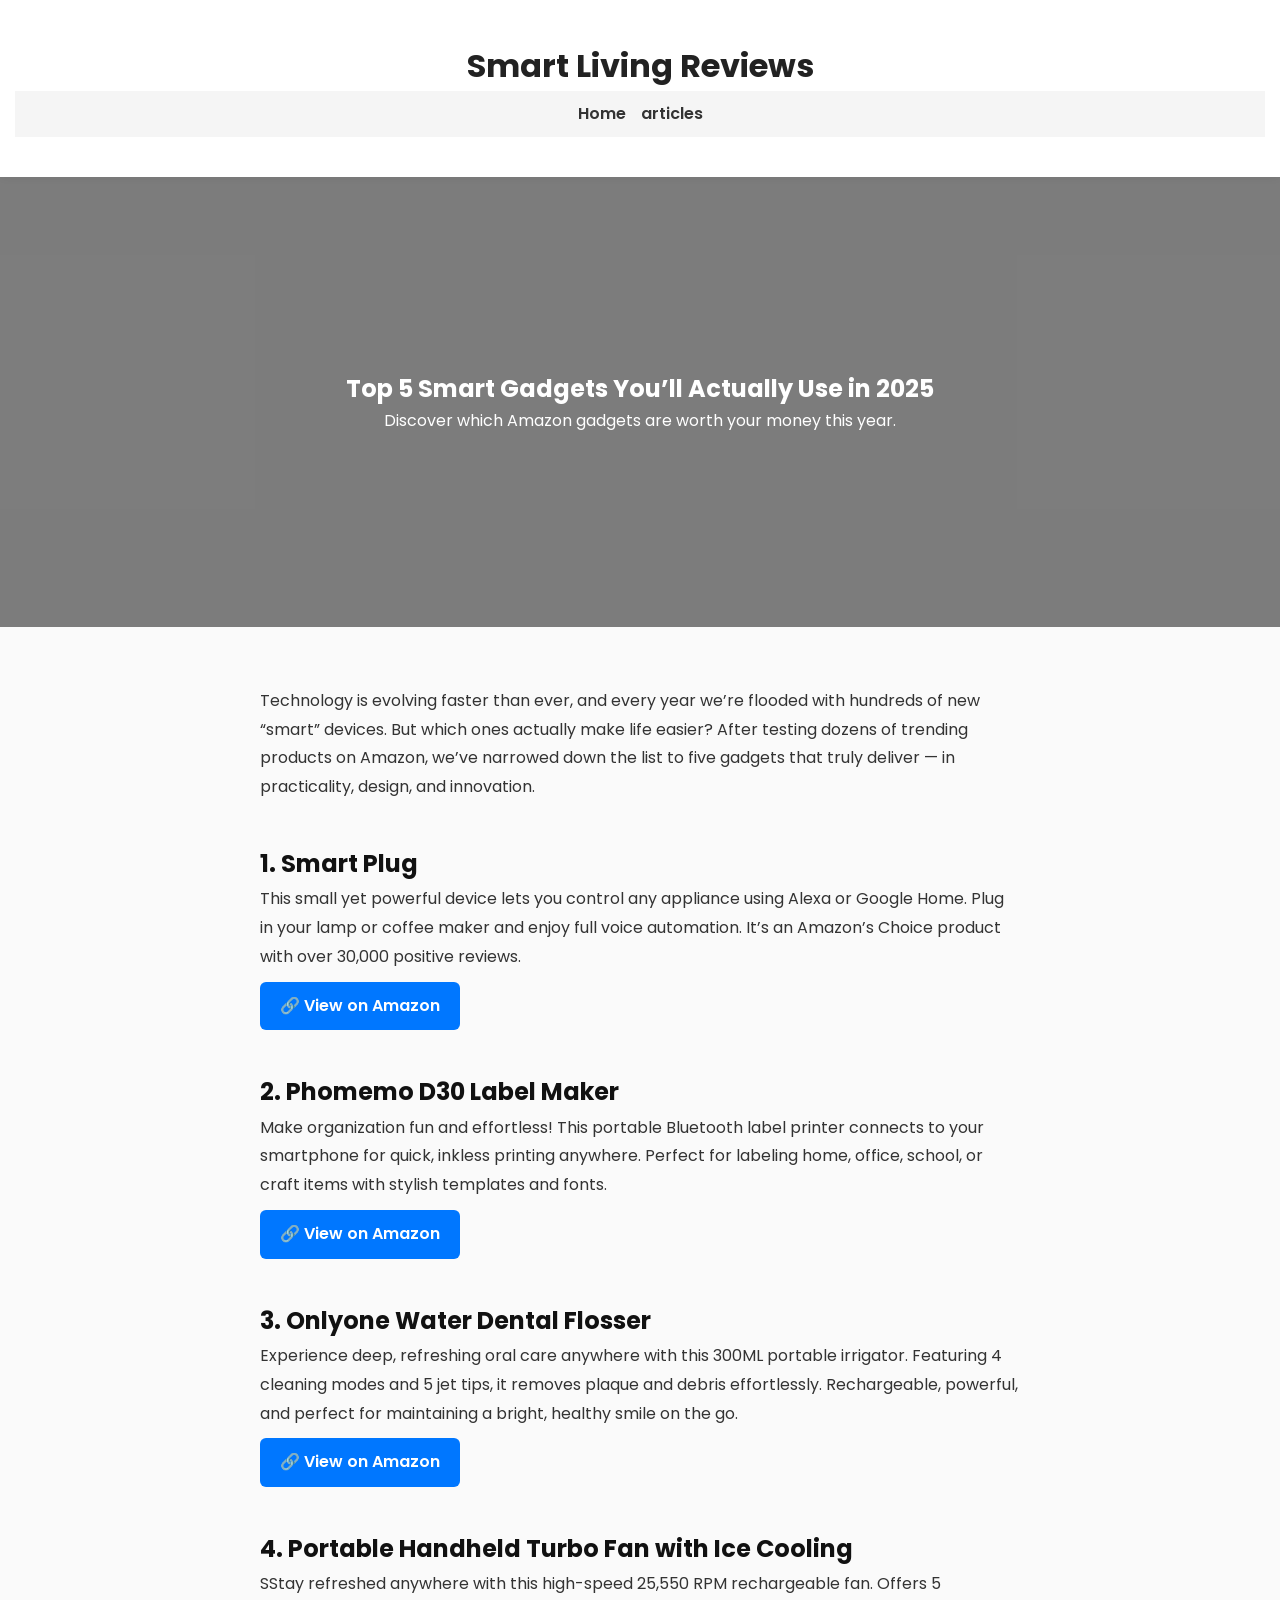
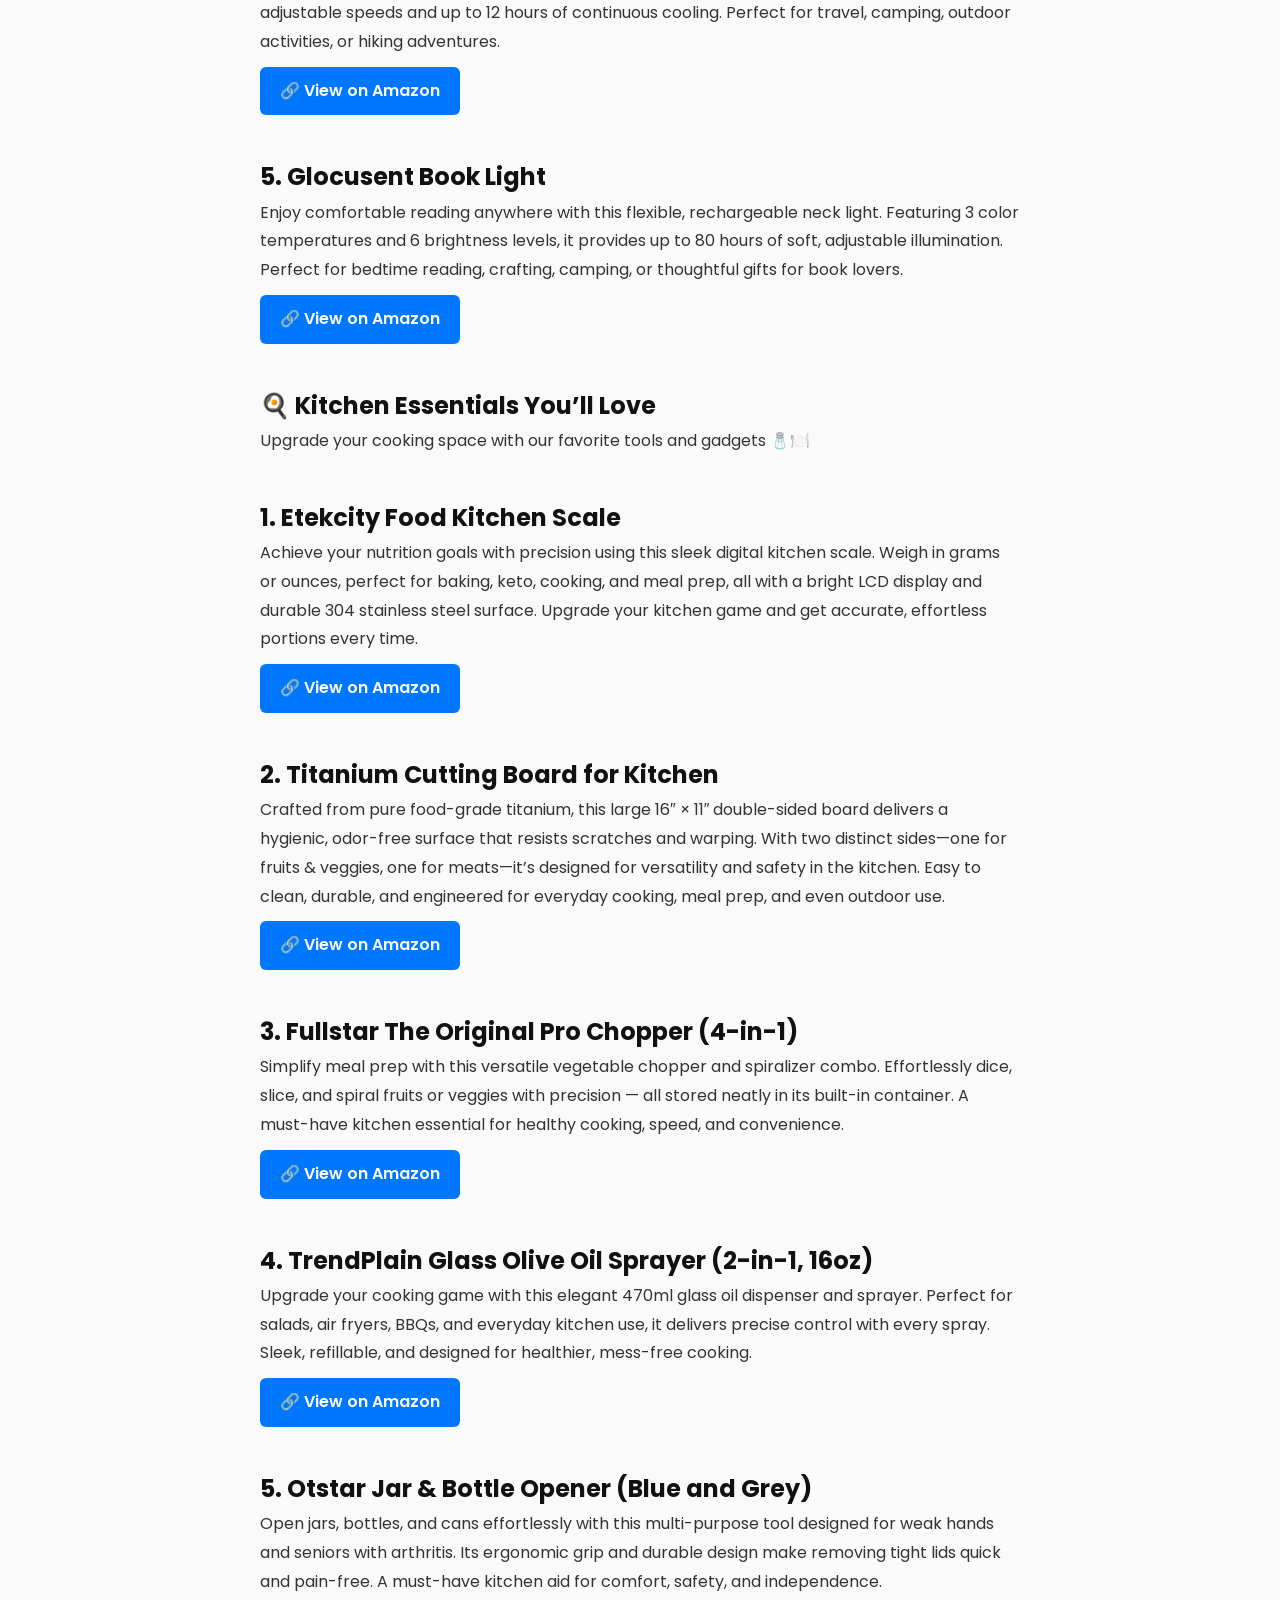
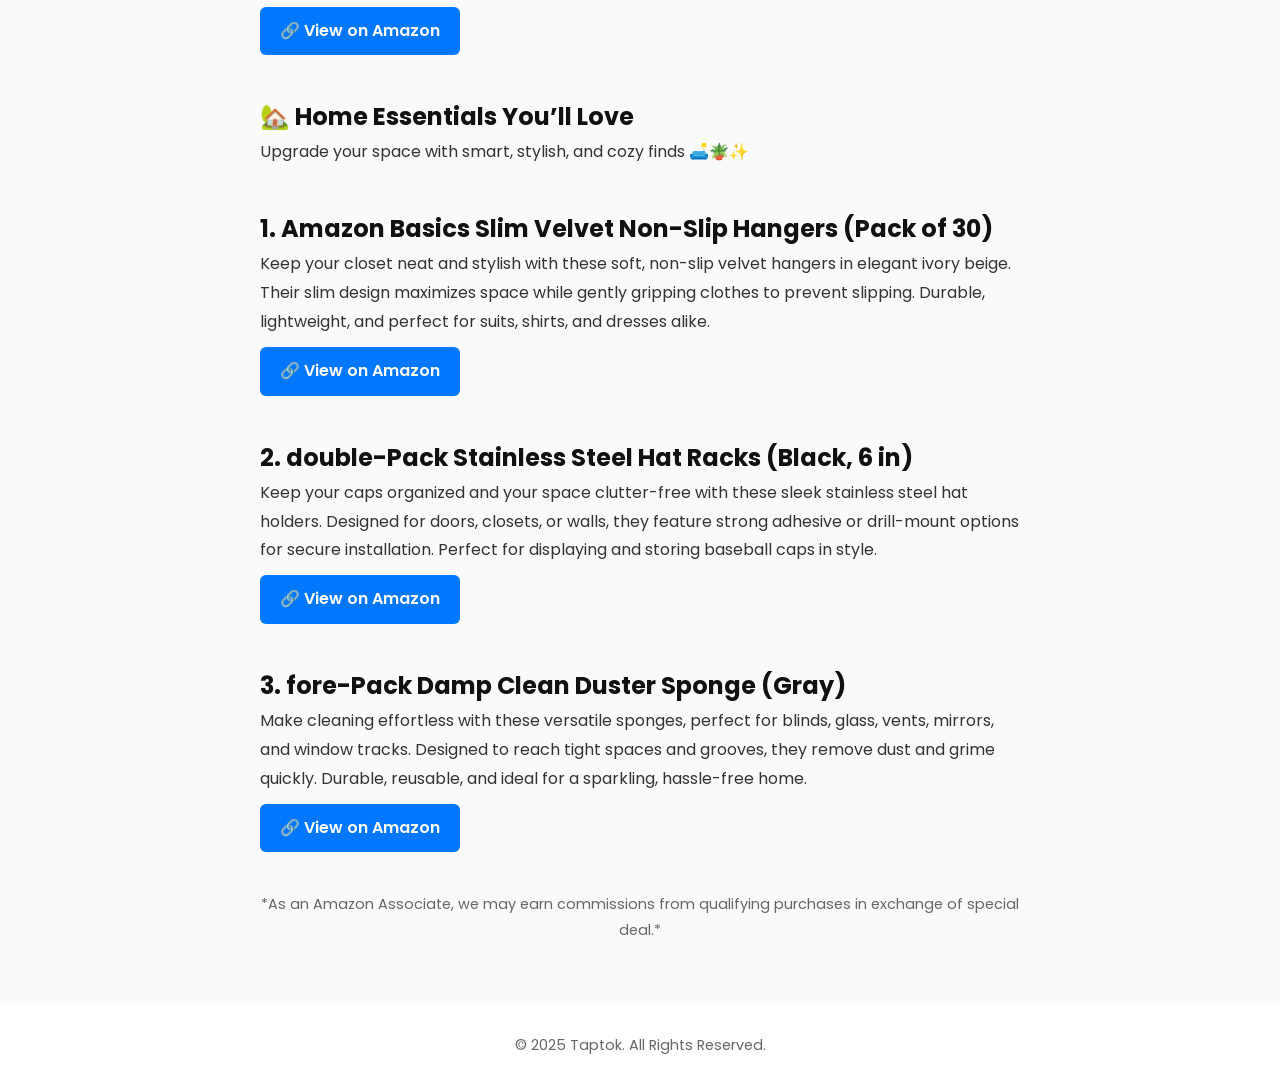
==== article.html @ 8def3a52 "Add files via upload" ====
<!DOCTYPE html>
<html lang="en">
<head>
  <meta charset="UTF-8">
  <meta name="viewport" content="width=device-width, initial-scale=1.0">
  <title>Top 5 Smart Gadgets You’ll Actually Use in 2025 | Taptok</title>
  <link rel="stylesheet" href="style.css">
</head>
<body>

  <!-- HEADER -->
  <header class="header">
    <h1><a >Smart Living Reviews</a></h1>
    <nav class="nav">
    <a href="index.html">Home</a>
    <a href="article.html">articles</a>
  </nav>
  </header>

  <!-- ARTICLE SECTION -->
  <section class="article-hero">
    <div class="overlay">
      <h1>Top 5 Smart Gadgets You’ll Actually Use in 2025</h1>
      <p>Discover which Amazon gadgets are worth your money this year.</p>
    </div>
  </section>

  <main class="article-content">
    <p>
      Technology is evolving faster than ever, and every year we’re flooded with hundreds of new “smart” devices. But which ones actually make life easier? After testing dozens of trending products on Amazon, we’ve narrowed down the list to five gadgets that truly deliver — in practicality, design, and innovation.
    </p>

    <h2>1. Smart Plug </h2>
    <p>
      This small yet powerful device lets you control any appliance using Alexa or Google Home. Plug in your lamp or coffee maker and enjoy full voice automation. It’s an Amazon’s Choice product with over 30,000 positive reviews.
    </p>
    <a href="https://amzn.to/42AW7rD" target="_blank" class="buy-btn">🔗 View on Amazon</a>

    <h2>2. Phomemo D30 Label Maker</h2>
    <p>
      Make organization fun and effortless! This portable Bluetooth label printer connects to your smartphone for quick, inkless printing anywhere. Perfect for labeling home, office, school, or craft items with stylish templates and fonts.
    </p>
    <a href="https://amzn.to/4oH9EGH" target="_blank" class="buy-btn">🔗 View on Amazon</a>

    <h2>3. Onlyone Water Dental Flosser</h2>
    <p>
Experience deep, refreshing oral care anywhere with this 300ML portable irrigator. Featuring 4 cleaning modes and 5 jet tips, it removes plaque and debris effortlessly. Rechargeable, powerful, and perfect for maintaining a bright, healthy smile on the go.    </p>
    <a href="https://amzn.to/4qAYAg3" target="_blank" class="buy-btn">🔗 View on Amazon</a>

    <h2>4. Portable Handheld Turbo Fan with Ice Cooling</h2>
    <p>
SStay refreshed anywhere with this high-speed 25,550 RPM rechargeable fan. Offers 5 adjustable speeds and up to 12 hours of continuous cooling. Perfect for travel, camping, outdoor activities, or hiking adventures.    </p>
    <a href="https://amzn.to/49mnp98" target="_blank" class="buy-btn">🔗 View on Amazon</a>

    <h2>5. Glocusent Book Light</h2>
    <p>
Enjoy comfortable reading anywhere with this flexible, rechargeable neck light. Featuring 3 color temperatures and 6 brightness levels, it provides up to 80 hours of soft, adjustable illumination. Perfect for bedtime reading, crafting, camping, or thoughtful gifts for book lovers.    </p>
    <a href="https://amzn.to/3L0Vi5t" target="_blank" class="buy-btn">🔗 View on Amazon</a>
           
		   <!-- kitchen -->
		  
		  <h2>🍳 Kitchen Essentials You’ll Love</h2>
           <p>Upgrade your cooking space with our favorite tools and gadgets 🧂🍽️</p>
          
	<h2>1. Etekcity Food Kitchen Scale</h2>
         <p>Achieve your nutrition goals with precision using this sleek digital kitchen scale. Weigh in grams or ounces, perfect for baking, keto, cooking, and meal prep, all with a bright LCD display and durable 304 stainless steel surface. Upgrade your kitchen game and get accurate, effortless portions every time. </p>
            <a href="https://amzn.to/47b5MrA" target="_blank" class="buy-btn">🔗 View on Amazon</a>
           
<h2>2. Titanium Cutting Board for Kitchen</h2>
         <p>Crafted from pure food-grade titanium, this large 16″ × 11″ double-sided board delivers a hygienic, odor-free surface that resists scratches and warping. With two distinct sides—one for fruits & veggies, one for meats—it’s designed for versatility and safety in the kitchen. Easy to clean, durable, and engineered for everyday cooking, meal prep, and even outdoor use. </p>
            <a href="https://amzn.to/48NjgLl" target="_blank" class="buy-btn">🔗 View on Amazon</a>
           
<h2>3. Fullstar The Original Pro Chopper (4-in-1)</h2>
         <p>Simplify meal prep with this versatile vegetable chopper and spiralizer combo. Effortlessly dice, slice, and spiral fruits or veggies with precision — all stored neatly in its built-in container. A must-have kitchen essential for healthy cooking, speed, and convenience. </p>
            <a href="https://amzn.to/43uxcWU" target="_blank" class="buy-btn">🔗 View on Amazon</a>
           
<h2>4. TrendPlain Glass Olive Oil Sprayer (2-in-1, 16oz)</h2>
         <p> Upgrade your cooking game with this elegant 470ml glass oil dispenser and sprayer. Perfect for salads, air fryers, BBQs, and everyday kitchen use, it delivers precise control with every spray. Sleek, refillable, and designed for healthier, mess-free cooking. </p>
            <a href="https://amzn.to/4hxaumU" target="_blank" class="buy-btn">🔗 View on Amazon</a>
           
<h2>5. Otstar Jar & Bottle Opener (Blue and Grey)</h2>
         <p>Open jars, bottles, and cans effortlessly with this multi-purpose tool designed for weak hands and seniors with arthritis. Its ergonomic grip and durable design make removing tight lids quick and pain-free. A must-have kitchen aid for comfort, safety, and independence. </p>
            <a href="https://amzn.to/3La6dJV" target="_blank" class="buy-btn">🔗 View on Amazon</a>
           



<!-- homehacks -->
		  
		  <h2>🏡 Home Essentials You’ll Love</h2>
<p>Upgrade your space with smart, stylish, and cozy finds 🛋️🪴✨</p>

	<h2>1. Amazon Basics Slim Velvet Non-Slip Hangers (Pack of 30)</h2>
         <p>Keep your closet neat and stylish with these soft, non-slip velvet hangers in elegant ivory beige. Their slim design maximizes space while gently gripping clothes to prevent slipping. Durable, lightweight, and perfect for suits, shirts, and dresses alike. </p>
            <a href="https://amzn.to/438wTkp" target="_blank" class="buy-btn">🔗 View on Amazon</a>
           
<h2>2. double-Pack Stainless Steel Hat Racks (Black, 6 in)</h2>
         <p>Keep your caps organized and your space clutter-free with these sleek stainless steel hat holders. Designed for doors, closets, or walls, they feature strong adhesive or drill-mount options for secure installation. Perfect for displaying and storing baseball caps in style. </p>
            <a href="https://amzn.to/3W0eeU8" target="_blank" class="buy-btn">🔗 View on Amazon</a>
           
<h2>3. fore-Pack Damp Clean Duster Sponge (Gray)</h2>
         <p>Make cleaning effortless with these versatile sponges, perfect for blinds, glass, vents, mirrors, and window tracks. Designed to reach tight spaces and grooves, they remove dust and grime quickly. Durable, reusable, and ideal for a sparkling, hassle-free home.</p>
            <a href="https://amzn.to/48NVZc1" target="_blank" class="buy-btn">🔗 View on Amazon</a>
           








    <p class="disclaimer">
      *As an Amazon Associate, we may earn commissions from qualifying purchases in exchange of special deal.*
    </p>
  </main> 
 

  <!-- FOOTER -->
  <footer class="footer">
    <p>© 2025 Taptok. All Rights Reserved.</p>
  </footer>

</body>
</html>
---- style.css ----
@import url('https://fonts.googleapis.com/css2?family=Poppins:wght@400;600&display=swap');

* {
  margin: 0;
  padding: 0;
  box-sizing: border-box;
}

body {
  font-family: 'Poppins', sans-serif;
  background: #fafafa;
  color: #111;
  line-height: 1.6;
}

/* HEADER */
.header {
  text-align: center;
  padding: 40px 15px;
  background: #fff;
  box-shadow: 0 2px 10px rgba(0,0,0,0.05);
}

.header h1 {
  font-size: 2rem;
  color: #222;
}

.header p {
  color: #555;
  font-size: 1rem;
}

/* NAV */
.nav {
  display: flex;
  justify-content: center;
  gap: 15px;
  background: #f5f5f5;
  padding: 10px 0;
}

.nav a {
  text-decoration: none;
  color: #333;
  font-weight: 600;
  transition: 0.3s;
}

.nav a:hover {
  color: #0077ff;
}

/* FEATURED */
.featured {
  position: relative;
  background: url("https://thumbs.dreamstime.com/b/flat-lay-modern-smart-gadgets-accessories-seamless-flat-lay-various-modern-smart-gadgets-including-smartwatches-360593362.jpg") center/cover no-repeat;
  height: 70vh;
  display: flex;
  align-items: center;
  justify-content: center;
  color: #fff;
  border-radius: 15px;
  margin: 40px auto;
  max-width: 1100px;
  overflow: hidden;
  box-shadow: 0 4px 15px rgba(0, 0, 0, 0.15);
}

.featured::before {
  content: "";
  position: absolute;
  inset: 0;
  background: rgba(0, 0, 0, 0.45); /* dark overlay */
}

.featured .overlay {
  position: relative;
  text-align: center;
  z-index: 1;
  padding: 0 20px;
}

.featured h2 {
  font-size: 2rem;
  margin-bottom: 15px;
}

.featured p {
  font-size: 1.1rem;
  max-width: 600px;
  margin: 0 auto 25px;
  color: #f0f0f0;
}

.btn {
  background: #0077ff;
  color: #fff;
  padding: 12px 25px;
  border-radius: 8px;
  text-decoration: none;
  font-weight: 600;
  transition: background 0.3s;
}

.btn:hover {
  background: #0059c9;
}

/* Article Page Styles */
.article-hero {
  position: relative;
  background: url("https://thumbs.dreamstime.com/b/flat-lay-modern-smart-gadgets-accessories-seamless-flat-lay-various-modern-smart-gadgets-including-smartwatches-360593362.jpg") center/cover no-repeat;
  height: 50vh;
  display: flex;
  align-items: center;
  justify-content: center;
  color: #fff;
}

.article-hero::before {
  content: "";
  position: absolute;
  inset: 0;
  background: rgba(0, 0, 0, 0.5);
}

.article-hero .overlay {
  position: relative;
  z-index: 1;
  text-align: center;
  padding: 0 20px;
}

.article-content {
  max-width: 800px;
  margin: 60px auto;
  padding: 0 20px;
  line-height: 1.8;
  color: #333;
}

.article-content h2 {
  margin-top: 40px;
  color: #111;
}

.buy-btn {
  display: inline-block;
  margin-top: 10px;
  padding: 10px 20px;
  background: #0077ff;
  color: white;
  border-radius: 6px;
  text-decoration: none;
  font-weight: 600;
  transition: background 0.3s;
}

.buy-btn:hover {
  background: #0059c9;
}

.disclaimer {
  font-size: 0.9rem;
  margin-top: 40px;
  color: #666;
  text-align: center;
}

/* ARTICLE GRID */
.articles {
  display: grid;
  grid-template-columns: repeat(auto-fit, minmax(260px, 1fr));
  gap: 20px;
  max-width: 1100px;
  margin: 40px auto;
  padding: 0 15px;
}

article {
  background: #fff;
  border-radius: 10px;
  overflow: hidden;
  box-shadow: 0 4px 15px rgba(0,0,0,0.05);
  transition: transform 0.3s ease;
}

article:hover {
  transform: translateY(-6px);
}

article img {
  width: 100%;
  height: 180px;
  object-fit: cover;
}

article h3 {
  padding: 15px;
  font-size: 1.1rem;
}

article p {
  padding: 0 15px 15px;
  color: #555;
}

article a {
  display: inline-block;
  margin: 0 15px 15px;
  color: #0077ff;
  text-decoration: none;
  font-weight: 600;
}

article a:hover {
  text-decoration: underline;
}

/* FOOTER */
footer {
  text-align: center;
  padding: 30px 10px;
  background: #fff;
  color: #666;
  margin-top: 40px;
  font-size: 0.9rem;
}
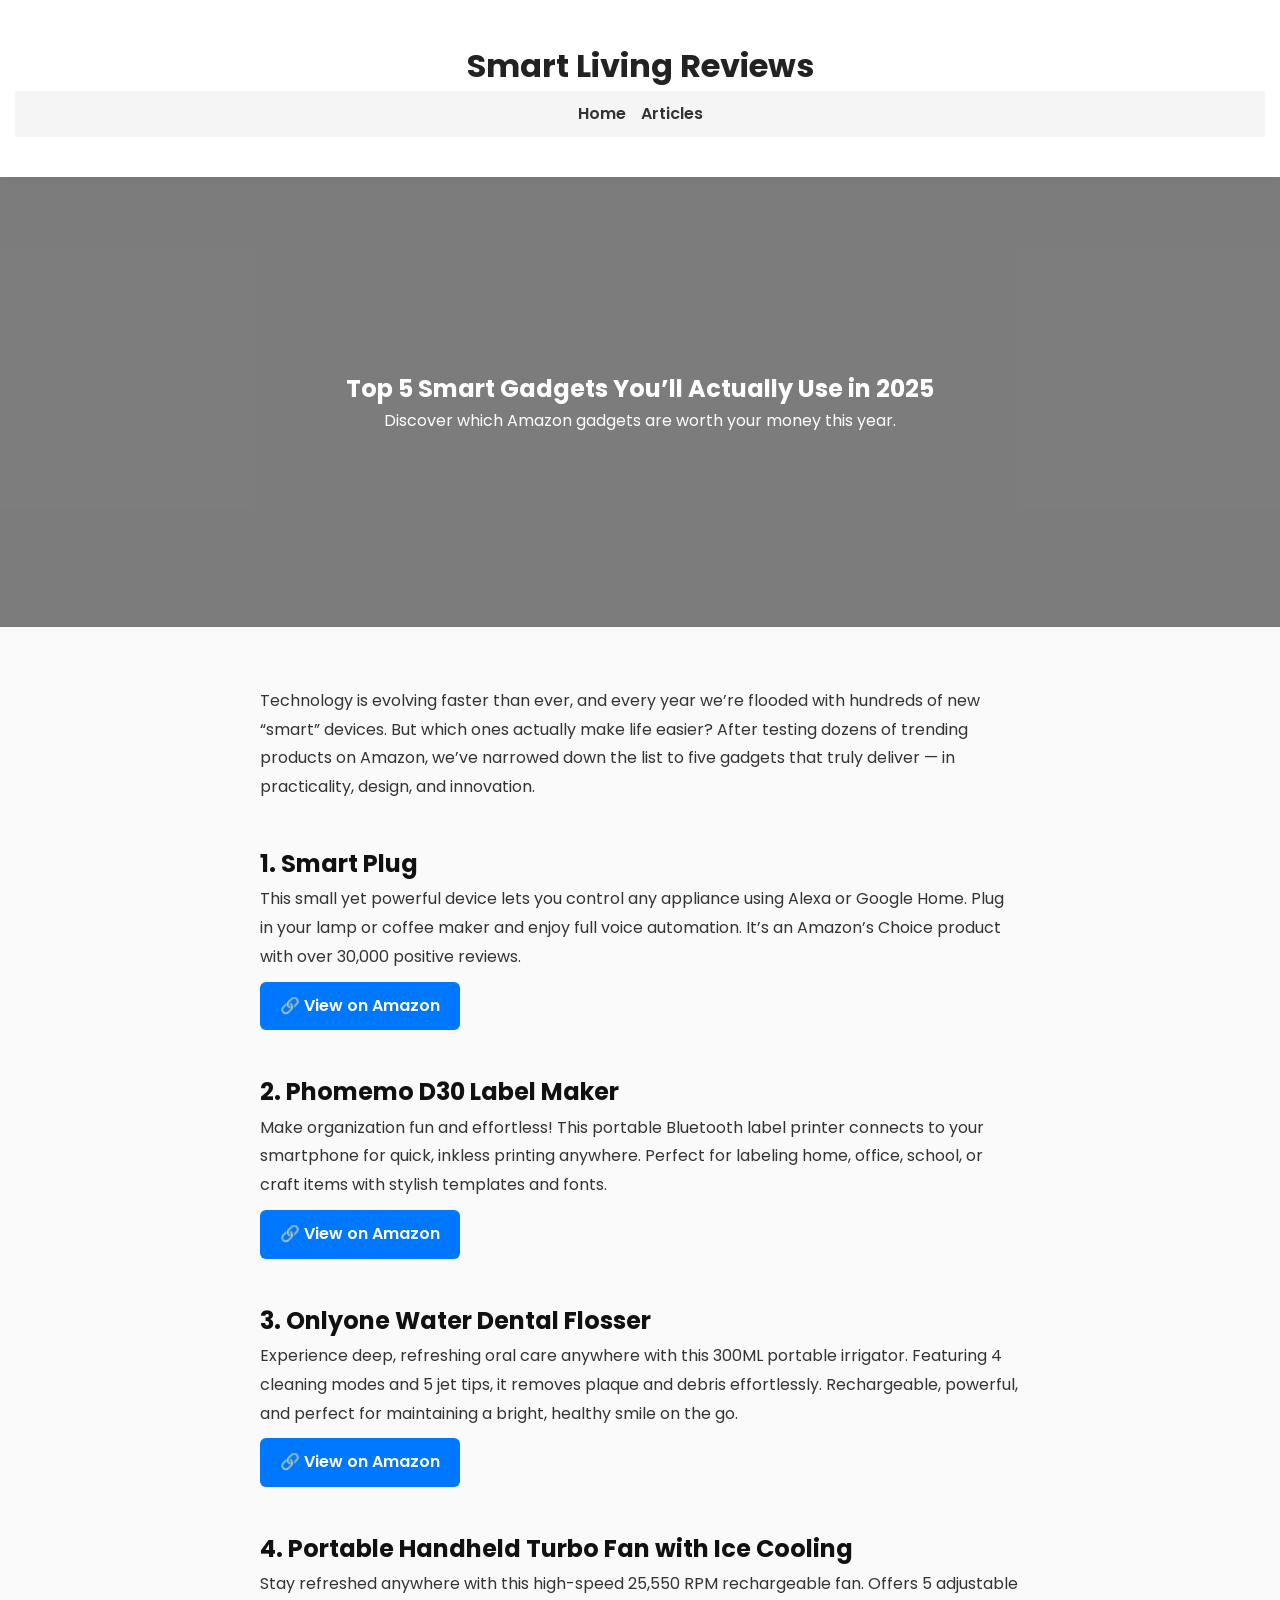
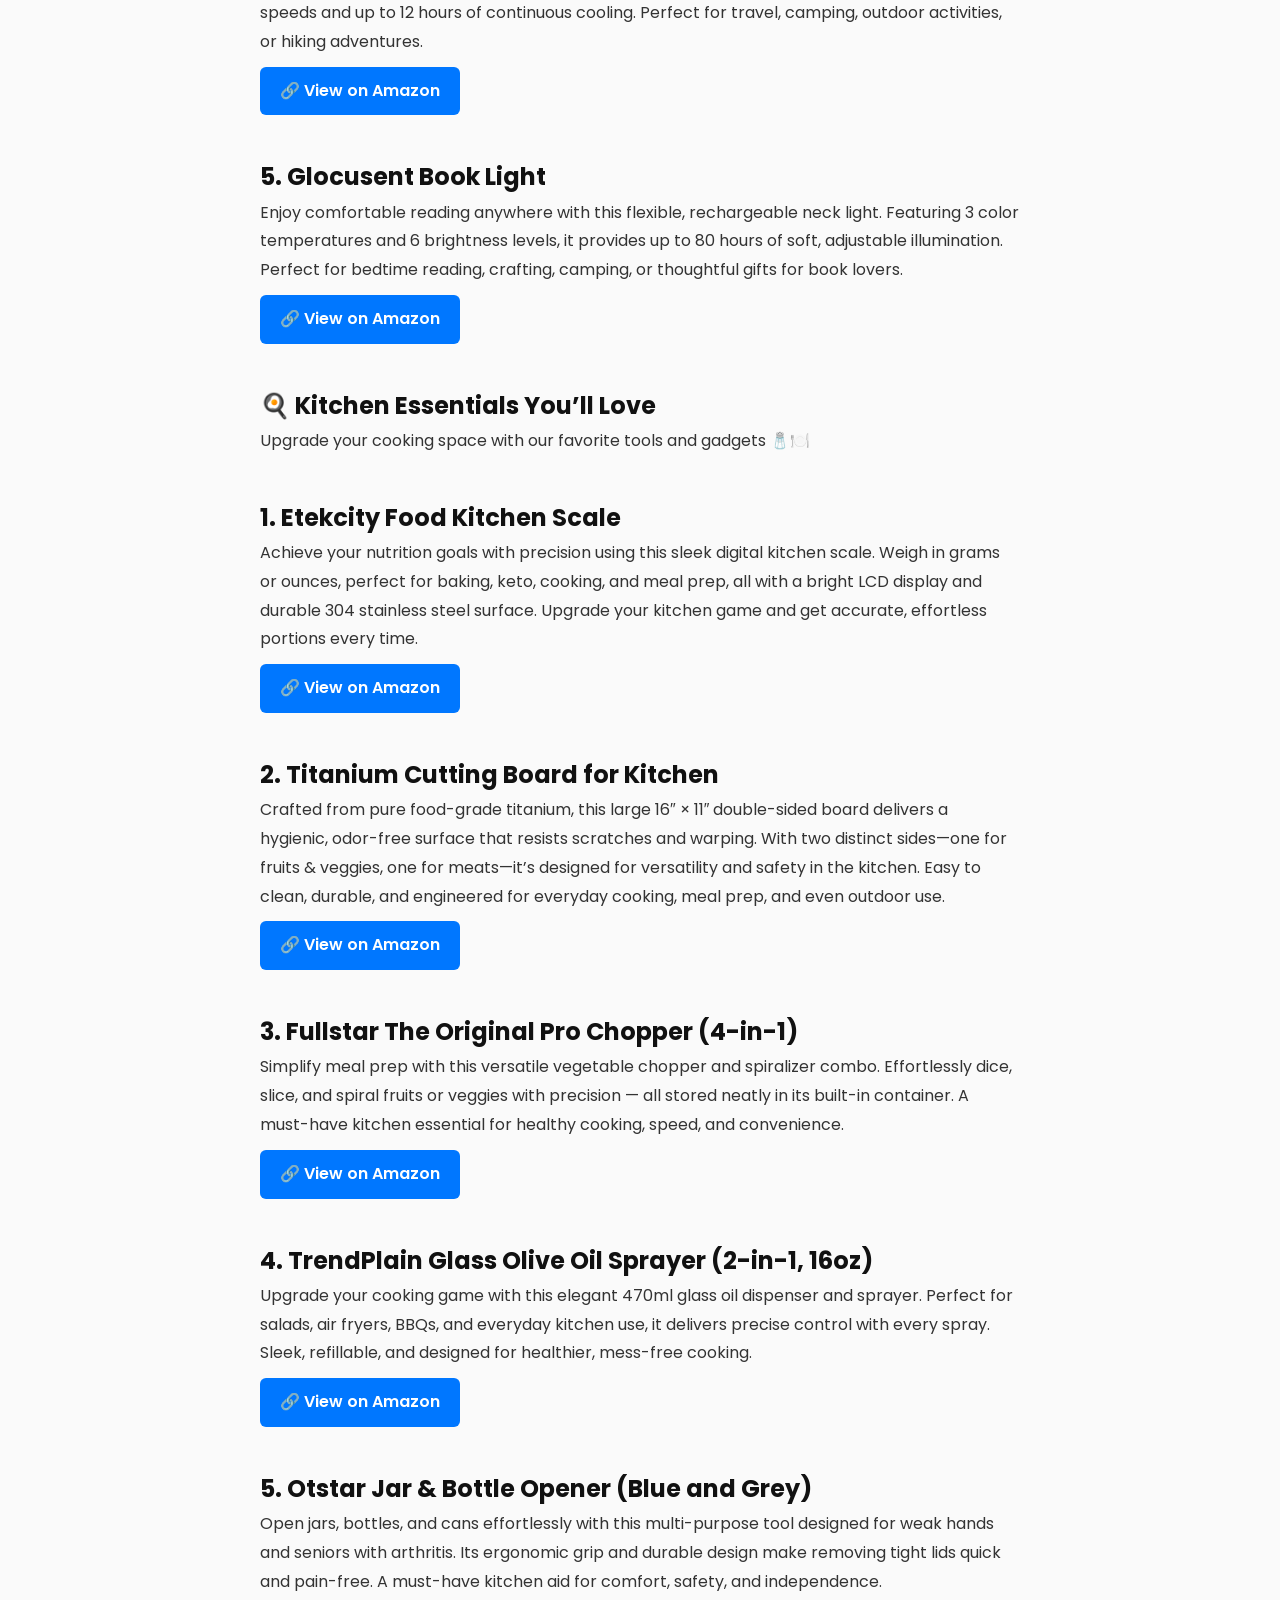
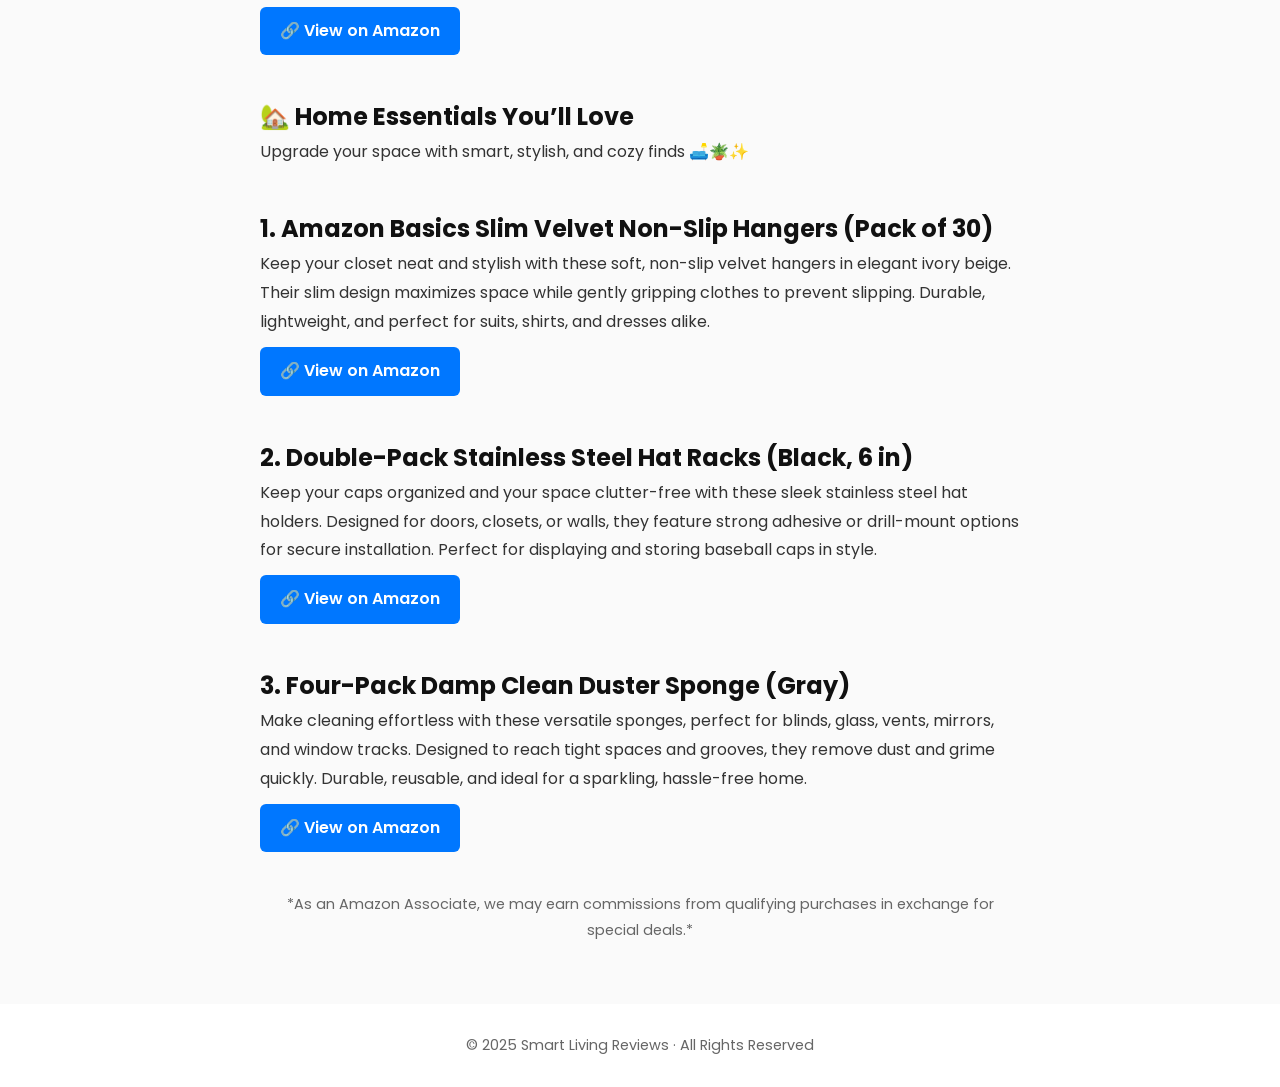
==== commit 87510ba1: "Fix HTML/CSS errors and add responsive design Co-authored-by: wojackwoo <155271658+wojackwoo@users.n" ====
--- a/article.html
+++ b/article.html
@@ -3,18 +3,18 @@
 <head>
   <meta charset="UTF-8">
   <meta name="viewport" content="width=device-width, initial-scale=1.0">
-  <title>Top 5 Smart Gadgets You’ll Actually Use in 2025 | Taptok</title>
+  <title>Top 5 Smart Gadgets You’ll Actually Use in 2025 | Smart Living Reviews</title>
   <link rel="stylesheet" href="style.css">
 </head>
 <body>
 
   <!-- HEADER -->
   <header class="header">
-    <h1><a >Smart Living Reviews</a></h1>
+    <h1><a href="index.html">Smart Living Reviews</a></h1>
     <nav class="nav">
-    <a href="index.html">Home</a>
-    <a href="article.html">articles</a>
-  </nav>
+      <a href="index.html">Home</a>
+      <a href="article.html">Articles</a>
+    </nav>
   </header>
 
   <!-- ARTICLE SECTION -->
@@ -49,7 +49,7 @@
 
     <h2>4. Portable Handheld Turbo Fan with Ice Cooling</h2>
     <p>
-SStay refreshed anywhere with this high-speed 25,550 RPM rechargeable fan. Offers 5 adjustable speeds and up to 12 hours of continuous cooling. Perfect for travel, camping, outdoor activities, or hiking adventures.    </p>
+Stay refreshed anywhere with this high-speed 25,550 RPM rechargeable fan. Offers 5 adjustable speeds and up to 12 hours of continuous cooling. Perfect for travel, camping, outdoor activities, or hiking adventures.    </p>
     <a href="https://amzn.to/49mnp98" target="_blank" class="buy-btn">🔗 View on Amazon</a>
 
     <h2>5. Glocusent Book Light</h2>
@@ -94,11 +94,11 @@
          <p>Keep your closet neat and stylish with these soft, non-slip velvet hangers in elegant ivory beige. Their slim design maximizes space while gently gripping clothes to prevent slipping. Durable, lightweight, and perfect for suits, shirts, and dresses alike. </p>
             <a href="https://amzn.to/438wTkp" target="_blank" class="buy-btn">🔗 View on Amazon</a>
            
-<h2>2. double-Pack Stainless Steel Hat Racks (Black, 6 in)</h2>
+<h2>2. Double-Pack Stainless Steel Hat Racks (Black, 6 in)</h2>
          <p>Keep your caps organized and your space clutter-free with these sleek stainless steel hat holders. Designed for doors, closets, or walls, they feature strong adhesive or drill-mount options for secure installation. Perfect for displaying and storing baseball caps in style. </p>
             <a href="https://amzn.to/3W0eeU8" target="_blank" class="buy-btn">🔗 View on Amazon</a>
            
-<h2>3. fore-Pack Damp Clean Duster Sponge (Gray)</h2>
+<h2>3. Four-Pack Damp Clean Duster Sponge (Gray)</h2>
          <p>Make cleaning effortless with these versatile sponges, perfect for blinds, glass, vents, mirrors, and window tracks. Designed to reach tight spaces and grooves, they remove dust and grime quickly. Durable, reusable, and ideal for a sparkling, hassle-free home.</p>
             <a href="https://amzn.to/48NVZc1" target="_blank" class="buy-btn">🔗 View on Amazon</a>
            
@@ -111,14 +111,14 @@
 
 
     <p class="disclaimer">
-      *As an Amazon Associate, we may earn commissions from qualifying purchases in exchange of special deal.*
+      *As an Amazon Associate, we may earn commissions from qualifying purchases in exchange for special deals.*
     </p>
   </main> 
  
 
   <!-- FOOTER -->
   <footer class="footer">
-    <p>© 2025 Taptok. All Rights Reserved.</p>
+    <p>© 2025 Smart Living Reviews · All Rights Reserved</p>
   </footer>
 
 </body>
--- a/style.css
+++ b/style.css
@@ -24,6 +24,21 @@
 .header h1 {
   font-size: 2rem;
   color: #222;
+}
+
+.header h1 a {
+  color: #222;
+  text-decoration: none;
+  transition: color 0.3s;
+}
+
+.header h1 a:hover {
+  color: #0077ff;
+}
+
+.header h1 a:focus {
+  outline: 2px solid #0077ff;
+  outline-offset: 4px;
 }
 
 .header p {
@@ -49,6 +64,11 @@
 
 .nav a:hover {
   color: #0077ff;
+}
+
+.nav a:focus {
+  outline: 2px solid #0077ff;
+  outline-offset: 2px;
 }
 
 /* FEATURED */
@@ -107,6 +127,11 @@
   background: #0059c9;
 }
 
+.btn:focus {
+  outline: 2px solid #fff;
+  outline-offset: 2px;
+}
+
 /* Article Page Styles */
 .article-hero {
   position: relative;
@@ -161,6 +186,11 @@
   background: #0059c9;
 }
 
+.buy-btn:focus {
+  outline: 2px solid #0077ff;
+  outline-offset: 2px;
+}
+
 .disclaimer {
   font-size: 0.9rem;
   margin-top: 40px;
@@ -218,6 +248,11 @@
   text-decoration: underline;
 }
 
+article a:focus {
+  outline: 2px solid #0077ff;
+  outline-offset: 2px;
+}
+
 /* FOOTER */
 footer {
   text-align: center;
@@ -227,3 +262,101 @@
   margin-top: 40px;
   font-size: 0.9rem;
 }
+
+.footer {
+  text-align: center;
+  padding: 30px 10px;
+  background: #fff;
+  color: #666;
+  margin-top: 40px;
+  font-size: 0.9rem;
+}
+
+/* RESPONSIVE DESIGN */
+@media (max-width: 768px) {
+  .header h1 {
+    font-size: 1.5rem;
+  }
+
+  .header p {
+    font-size: 0.9rem;
+  }
+
+  .nav {
+    flex-direction: column;
+    gap: 10px;
+    padding: 15px 0;
+  }
+
+  .featured {
+    height: 50vh;
+    margin: 20px 10px;
+  }
+
+  .featured h2 {
+    font-size: 1.5rem;
+  }
+
+  .featured p {
+    font-size: 0.95rem;
+  }
+
+  .article-hero {
+    height: 40vh;
+  }
+
+  .article-hero h1 {
+    font-size: 1.5rem;
+  }
+
+  .articles {
+    grid-template-columns: 1fr;
+    padding: 0 10px;
+    gap: 15px;
+  }
+
+  .article-content {
+    margin: 40px auto;
+    padding: 0 15px;
+  }
+
+  .article-content h2 {
+    font-size: 1.3rem;
+  }
+}
+
+@media (max-width: 480px) {
+  .header h1 {
+    font-size: 1.3rem;
+  }
+
+  .header {
+    padding: 30px 10px;
+  }
+
+  .featured {
+    height: 40vh;
+    border-radius: 10px;
+  }
+
+  .featured h2 {
+    font-size: 1.2rem;
+  }
+
+  .featured p {
+    font-size: 0.85rem;
+  }
+
+  .btn, .buy-btn {
+    padding: 10px 20px;
+    font-size: 0.9rem;
+  }
+
+  article h3 {
+    font-size: 1rem;
+  }
+
+  article p {
+    font-size: 0.9rem;
+  }
+}
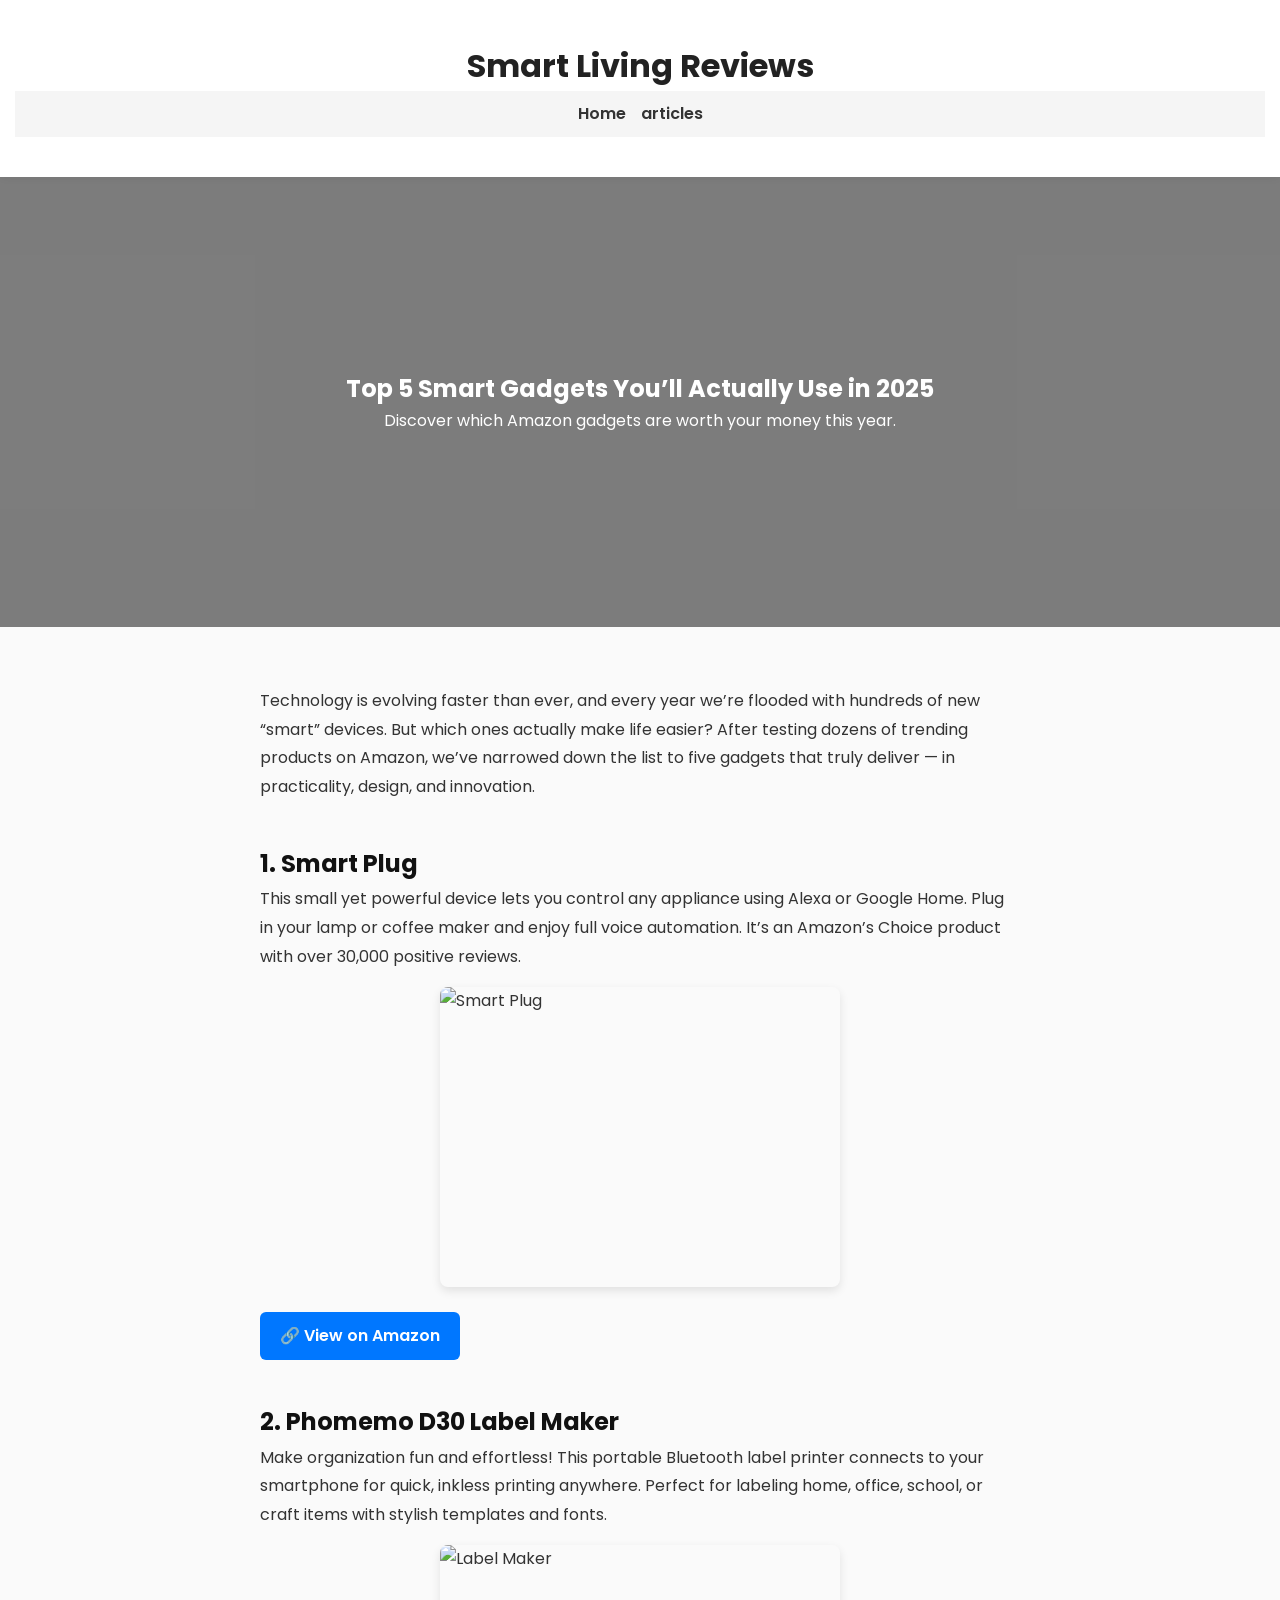
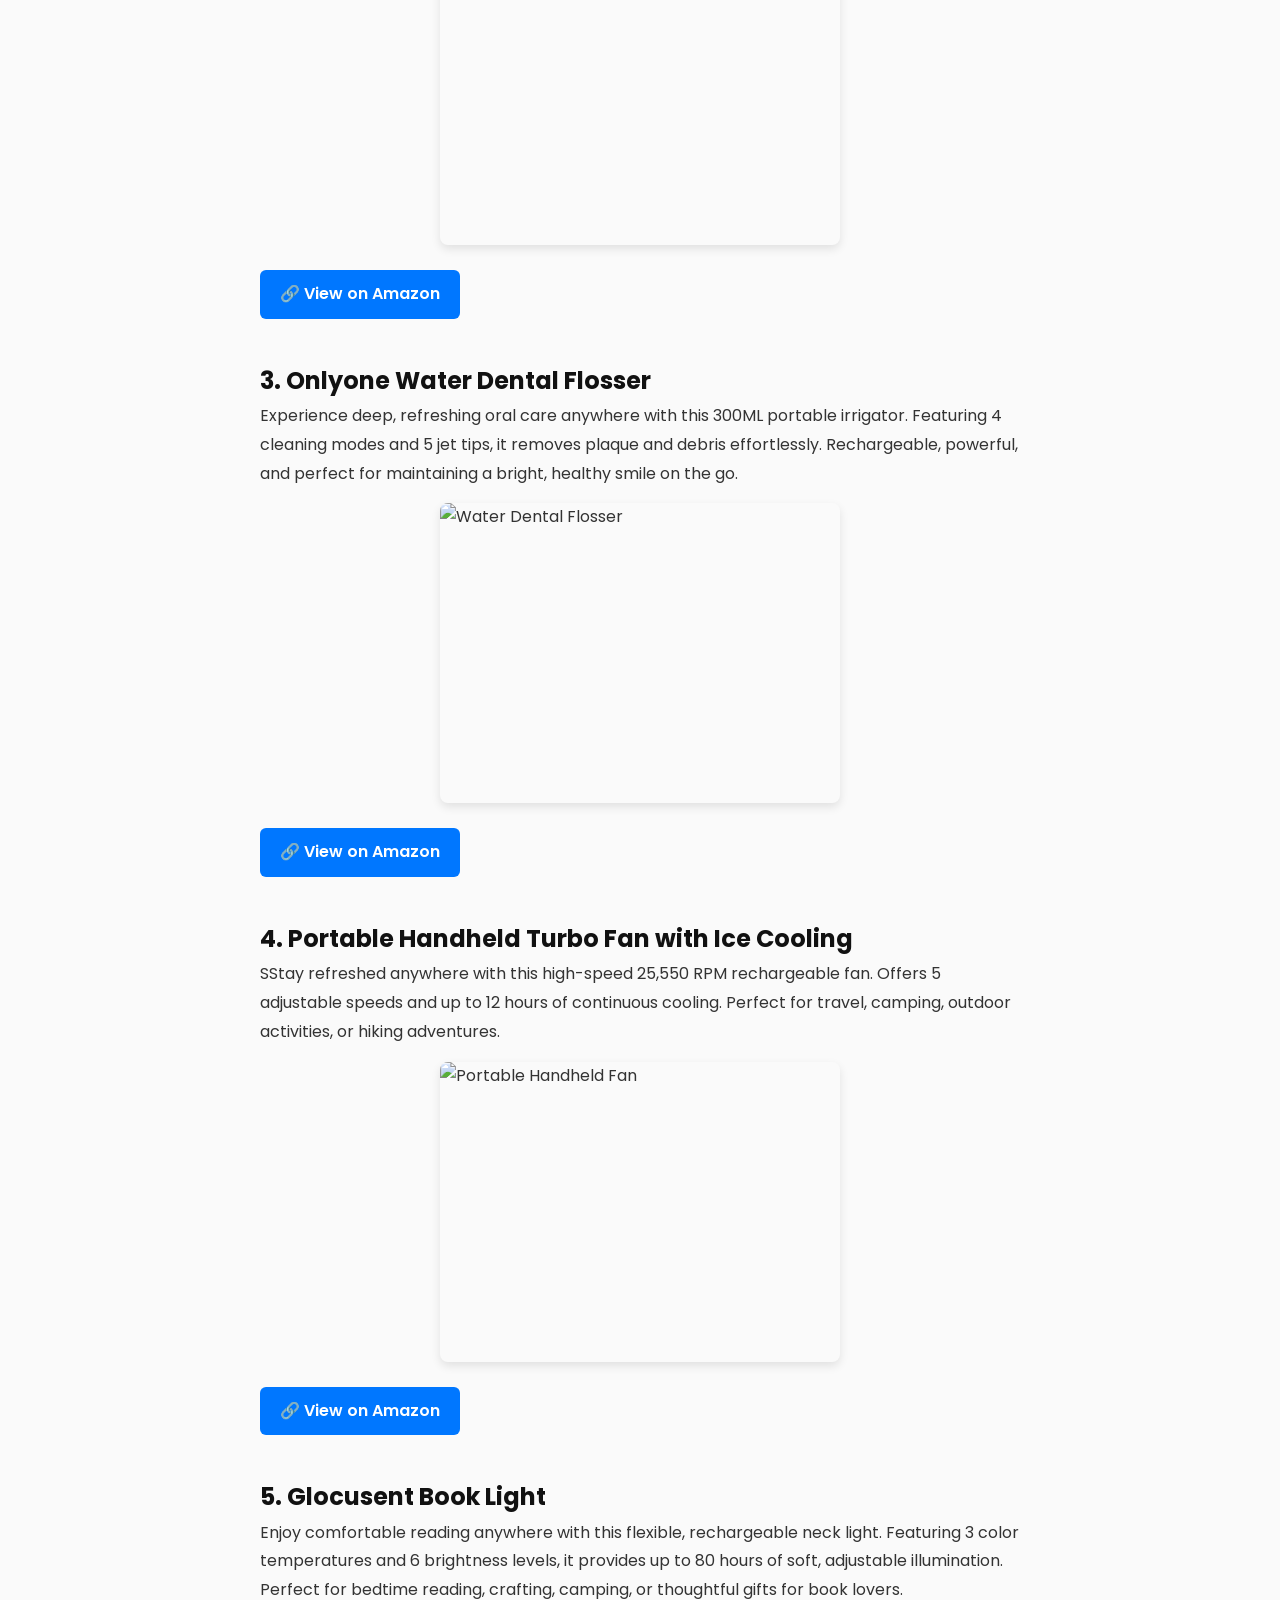
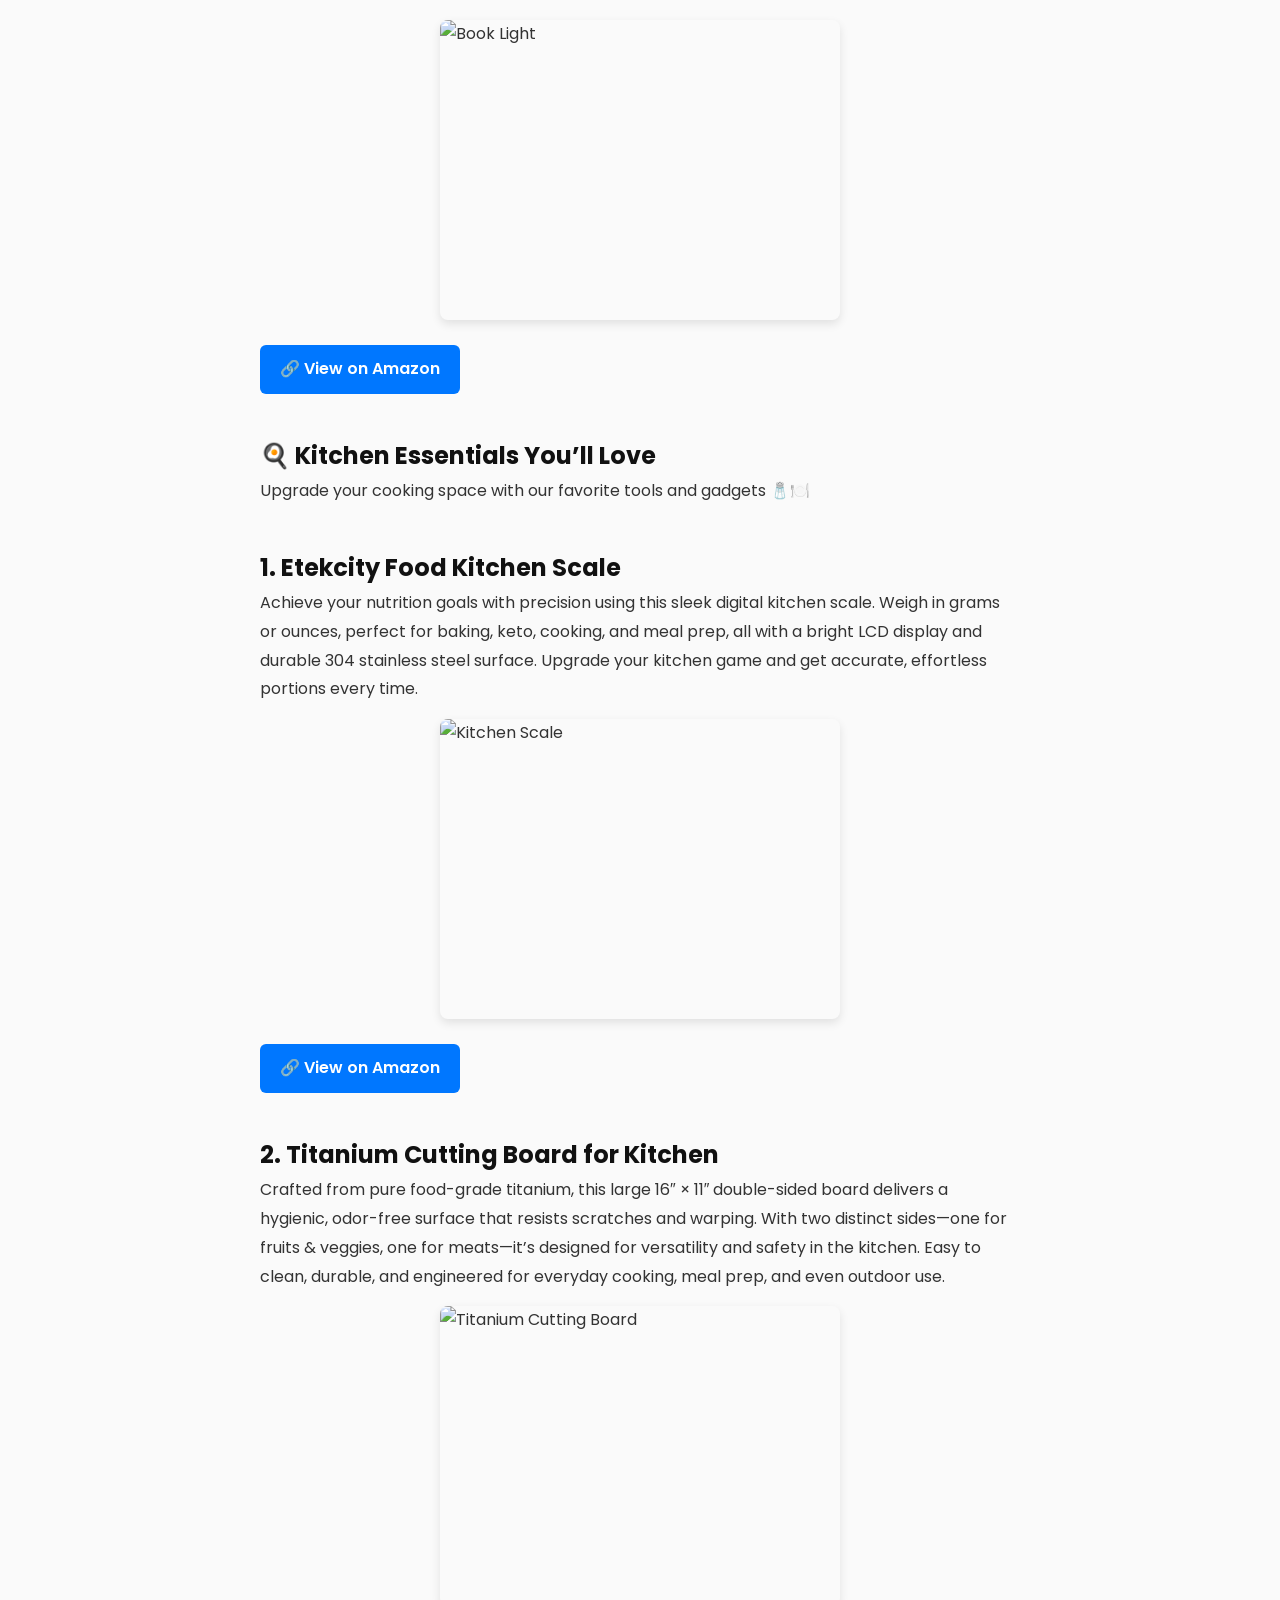
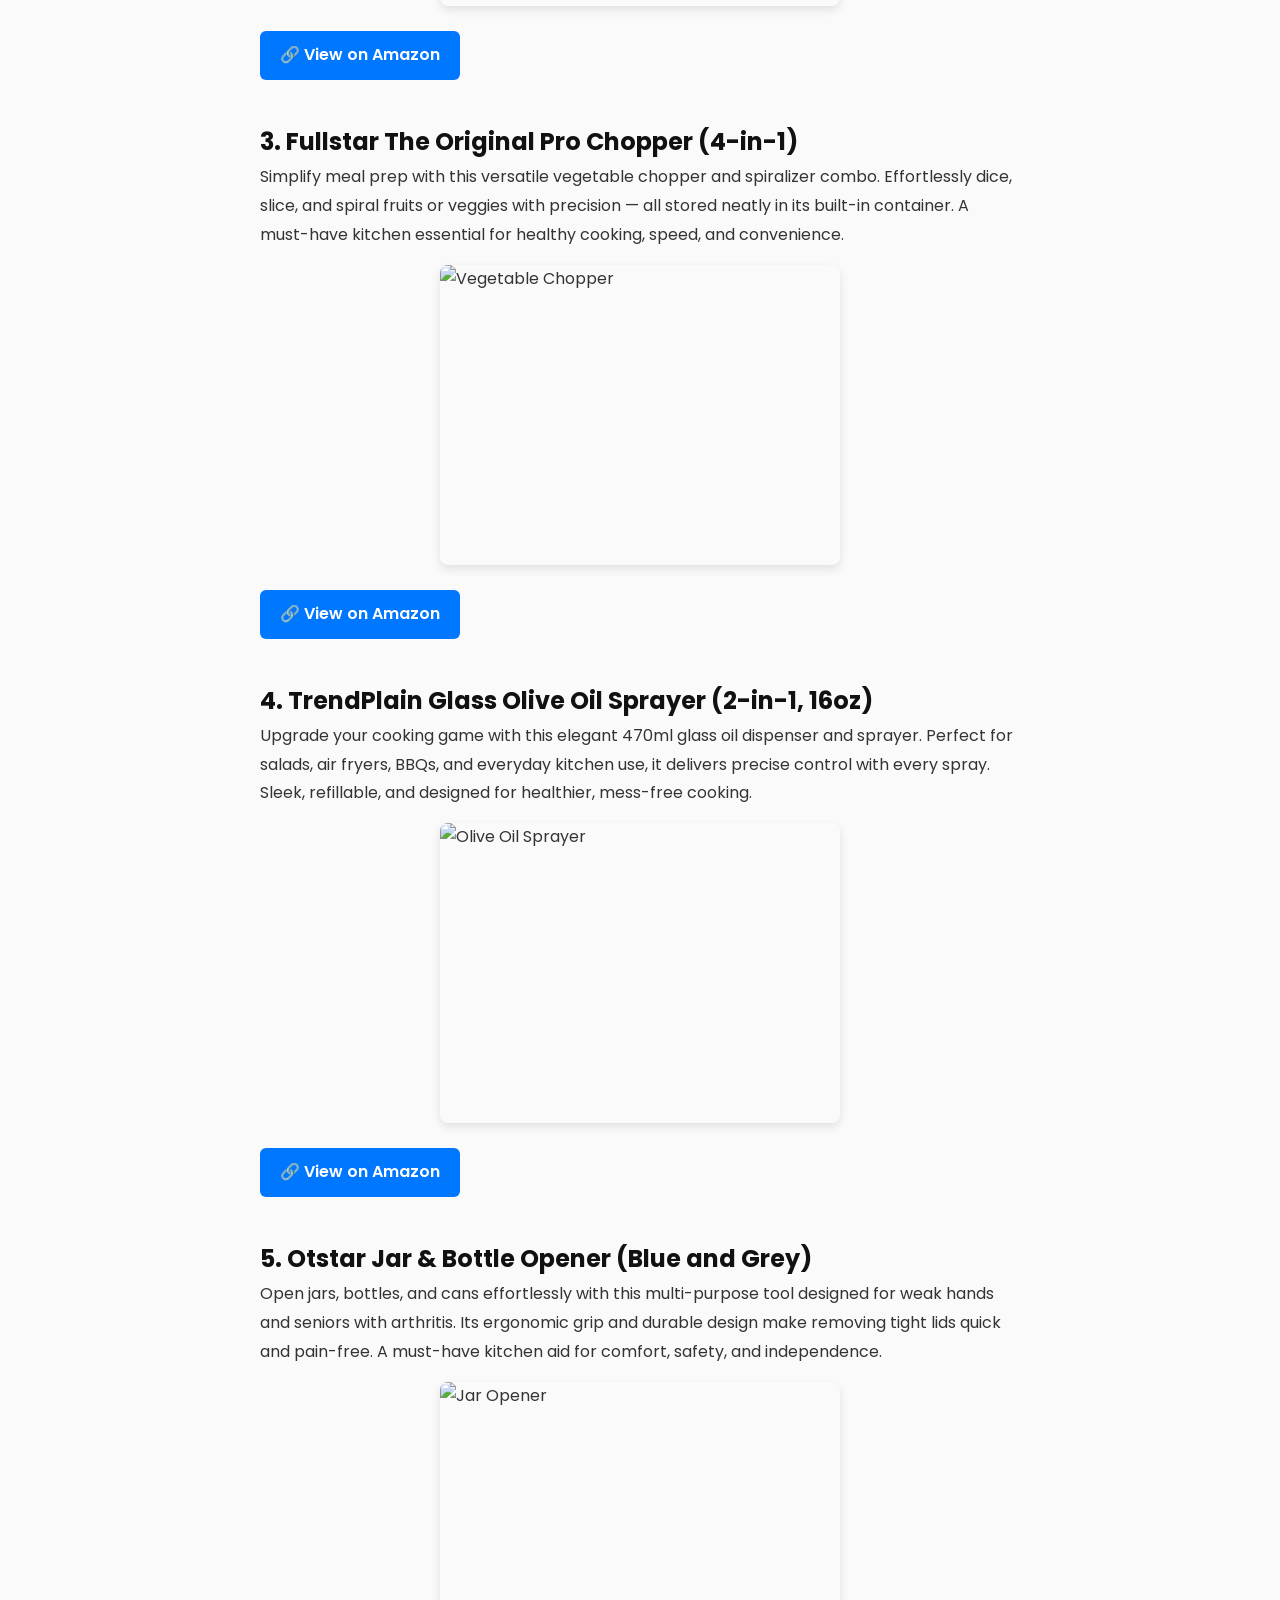
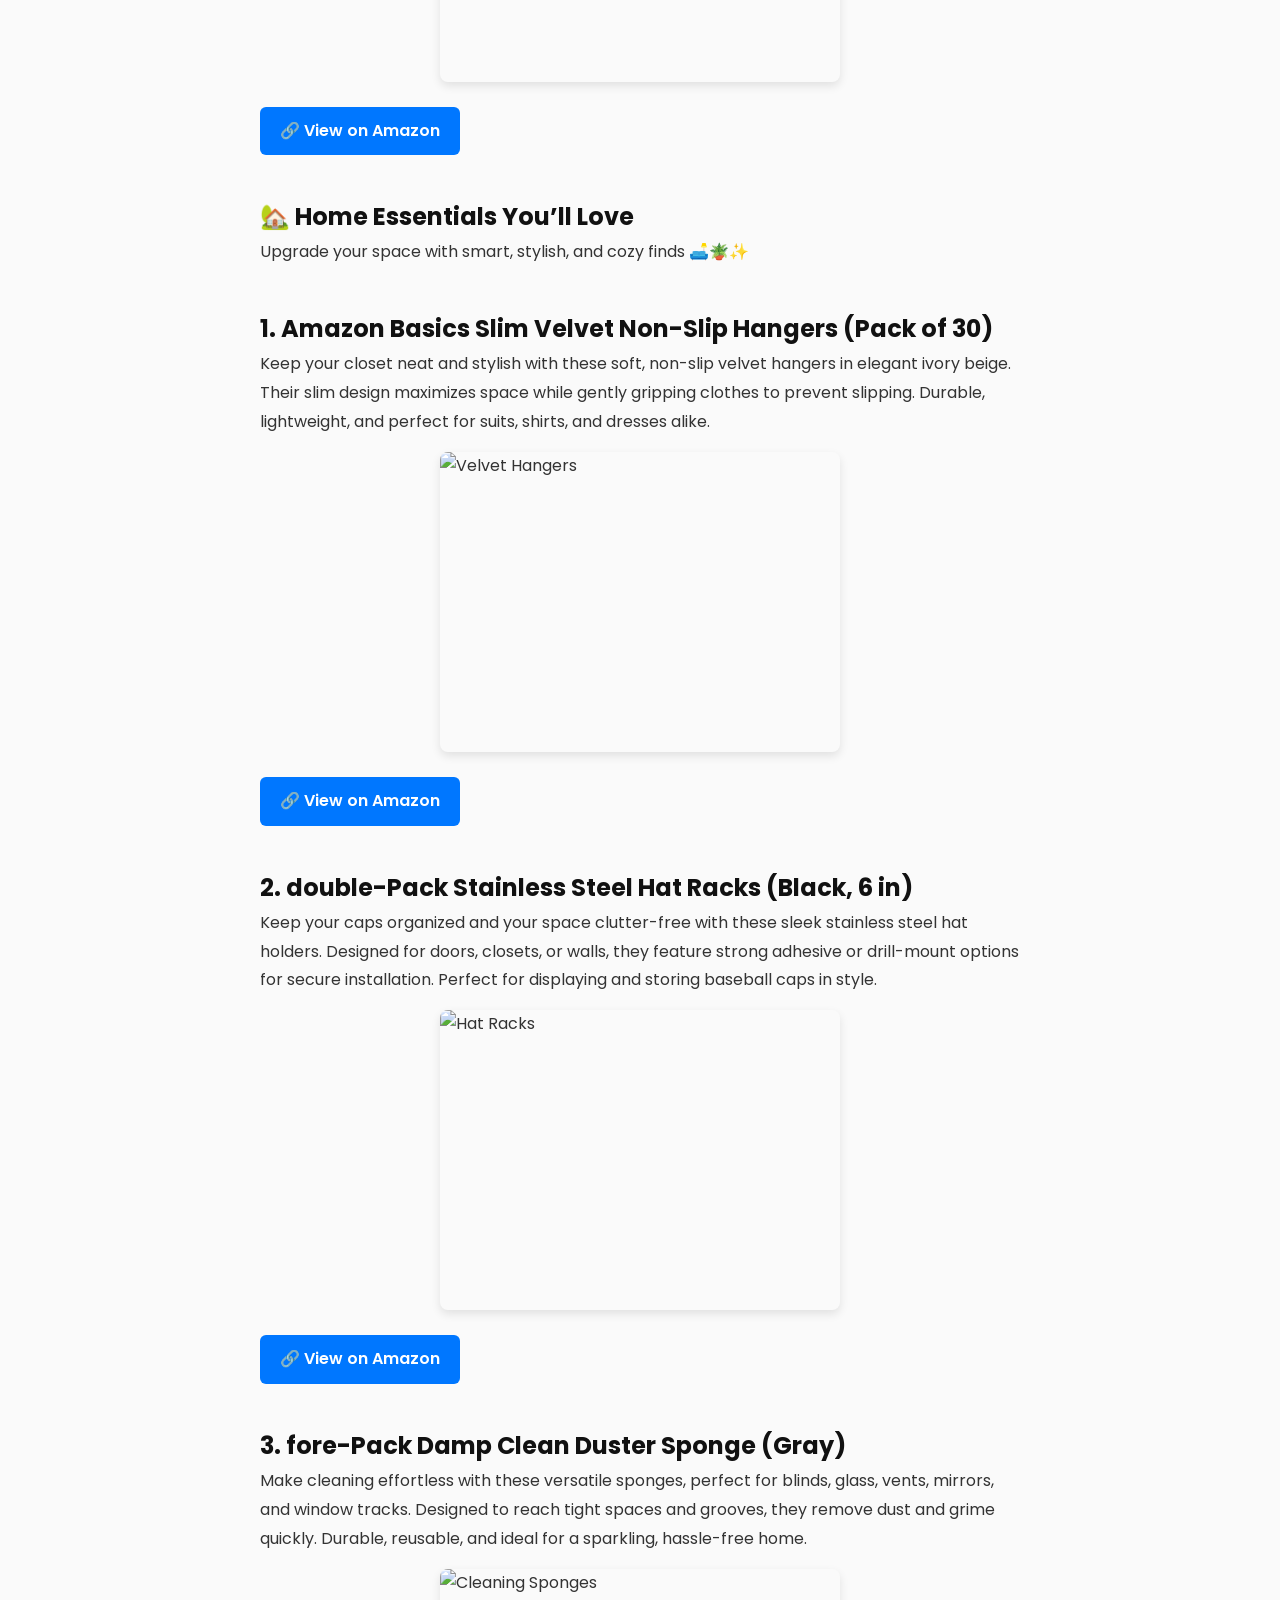
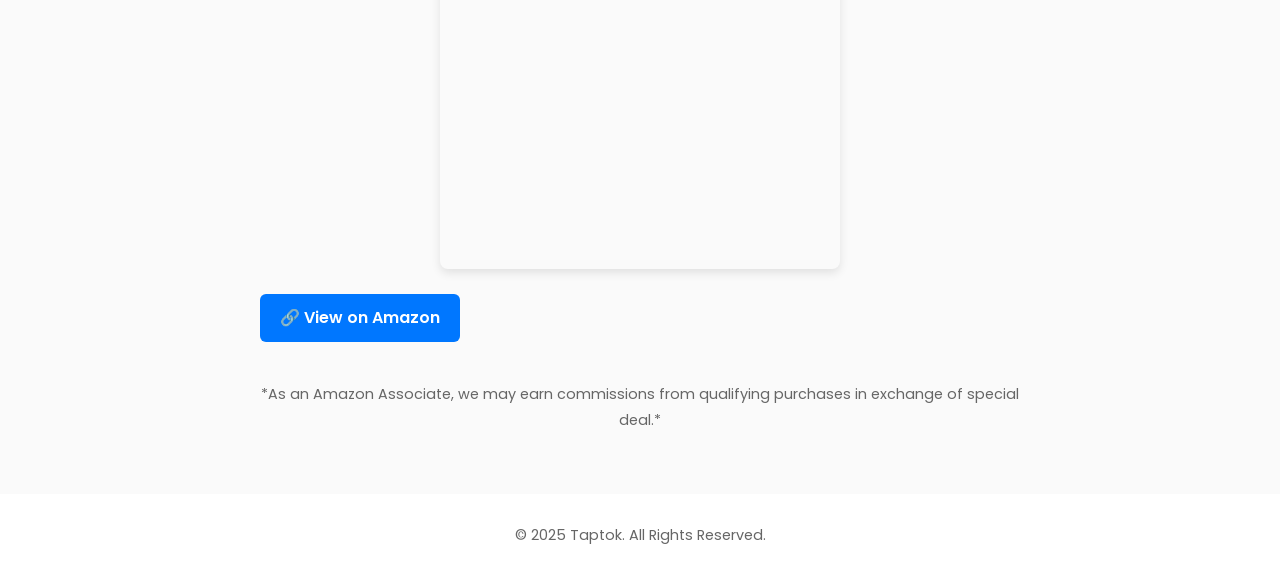
==== commit 79e8a1e8: "Add product images to all Amazon links in article.html Co-authored-by: wojackwoo <155271658+wojackwo" ====
--- a/article.html
+++ b/article.html
@@ -3,18 +3,18 @@
 <head>
   <meta charset="UTF-8">
   <meta name="viewport" content="width=device-width, initial-scale=1.0">
-  <title>Top 5 Smart Gadgets You’ll Actually Use in 2025 | Smart Living Reviews</title>
+  <title>Top 5 Smart Gadgets You’ll Actually Use in 2025 | Taptok</title>
   <link rel="stylesheet" href="style.css">
 </head>
 <body>
 
   <!-- HEADER -->
   <header class="header">
-    <h1><a href="index.html">Smart Living Reviews</a></h1>
+    <h1><a >Smart Living Reviews</a></h1>
     <nav class="nav">
-      <a href="index.html">Home</a>
-      <a href="article.html">Articles</a>
-    </nav>
+    <a href="index.html">Home</a>
+    <a href="article.html">articles</a>
+  </nav>
   </header>
 
   <!-- ARTICLE SECTION -->
@@ -34,27 +34,32 @@
     <p>
       This small yet powerful device lets you control any appliance using Alexa or Google Home. Plug in your lamp or coffee maker and enjoy full voice automation. It’s an Amazon’s Choice product with over 30,000 positive reviews.
     </p>
+    <img src="https://images.unsplash.com/photo-1558089687-30fd5649c4f0?w=400&h=300&fit=crop" alt="Smart Plug" class="product-img">
     <a href="https://amzn.to/42AW7rD" target="_blank" class="buy-btn">🔗 View on Amazon</a>
 
     <h2>2. Phomemo D30 Label Maker</h2>
     <p>
       Make organization fun and effortless! This portable Bluetooth label printer connects to your smartphone for quick, inkless printing anywhere. Perfect for labeling home, office, school, or craft items with stylish templates and fonts.
     </p>
+    <img src="https://images.unsplash.com/photo-1612815154858-60aa4c59eaa6?w=400&h=300&fit=crop" alt="Label Maker" class="product-img">
     <a href="https://amzn.to/4oH9EGH" target="_blank" class="buy-btn">🔗 View on Amazon</a>
 
     <h2>3. Onlyone Water Dental Flosser</h2>
     <p>
 Experience deep, refreshing oral care anywhere with this 300ML portable irrigator. Featuring 4 cleaning modes and 5 jet tips, it removes plaque and debris effortlessly. Rechargeable, powerful, and perfect for maintaining a bright, healthy smile on the go.    </p>
+    <img src="https://images.unsplash.com/photo-1606811841689-23dfddce3e95?w=400&h=300&fit=crop" alt="Water Dental Flosser" class="product-img">
     <a href="https://amzn.to/4qAYAg3" target="_blank" class="buy-btn">🔗 View on Amazon</a>
 
     <h2>4. Portable Handheld Turbo Fan with Ice Cooling</h2>
     <p>
-Stay refreshed anywhere with this high-speed 25,550 RPM rechargeable fan. Offers 5 adjustable speeds and up to 12 hours of continuous cooling. Perfect for travel, camping, outdoor activities, or hiking adventures.    </p>
+SStay refreshed anywhere with this high-speed 25,550 RPM rechargeable fan. Offers 5 adjustable speeds and up to 12 hours of continuous cooling. Perfect for travel, camping, outdoor activities, or hiking adventures.    </p>
+    <img src="https://images.unsplash.com/photo-1603105037880-880cd4edfb0d?w=400&h=300&fit=crop" alt="Portable Handheld Fan" class="product-img">
     <a href="https://amzn.to/49mnp98" target="_blank" class="buy-btn">🔗 View on Amazon</a>
 
     <h2>5. Glocusent Book Light</h2>
     <p>
 Enjoy comfortable reading anywhere with this flexible, rechargeable neck light. Featuring 3 color temperatures and 6 brightness levels, it provides up to 80 hours of soft, adjustable illumination. Perfect for bedtime reading, crafting, camping, or thoughtful gifts for book lovers.    </p>
+    <img src="https://images.unsplash.com/photo-1507003211169-0a1dd7228f2d?w=400&h=300&fit=crop" alt="Book Light" class="product-img">
     <a href="https://amzn.to/3L0Vi5t" target="_blank" class="buy-btn">🔗 View on Amazon</a>
            
 		   <!-- kitchen -->
@@ -64,22 +69,27 @@
           
 	<h2>1. Etekcity Food Kitchen Scale</h2>
          <p>Achieve your nutrition goals with precision using this sleek digital kitchen scale. Weigh in grams or ounces, perfect for baking, keto, cooking, and meal prep, all with a bright LCD display and durable 304 stainless steel surface. Upgrade your kitchen game and get accurate, effortless portions every time. </p>
+            <img src="https://images.unsplash.com/photo-1585659722983-3a675dabf23d?w=400&h=300&fit=crop" alt="Kitchen Scale" class="product-img">
             <a href="https://amzn.to/47b5MrA" target="_blank" class="buy-btn">🔗 View on Amazon</a>
            
 <h2>2. Titanium Cutting Board for Kitchen</h2>
          <p>Crafted from pure food-grade titanium, this large 16″ × 11″ double-sided board delivers a hygienic, odor-free surface that resists scratches and warping. With two distinct sides—one for fruits & veggies, one for meats—it’s designed for versatility and safety in the kitchen. Easy to clean, durable, and engineered for everyday cooking, meal prep, and even outdoor use. </p>
+            <img src="https://images.unsplash.com/photo-1594756202469-9ff9799b2e4e?w=400&h=300&fit=crop" alt="Titanium Cutting Board" class="product-img">
             <a href="https://amzn.to/48NjgLl" target="_blank" class="buy-btn">🔗 View on Amazon</a>
            
 <h2>3. Fullstar The Original Pro Chopper (4-in-1)</h2>
          <p>Simplify meal prep with this versatile vegetable chopper and spiralizer combo. Effortlessly dice, slice, and spiral fruits or veggies with precision — all stored neatly in its built-in container. A must-have kitchen essential for healthy cooking, speed, and convenience. </p>
+            <img src="https://images.unsplash.com/photo-1466637574441-749b8f19452f?w=400&h=300&fit=crop" alt="Vegetable Chopper" class="product-img">
             <a href="https://amzn.to/43uxcWU" target="_blank" class="buy-btn">🔗 View on Amazon</a>
            
 <h2>4. TrendPlain Glass Olive Oil Sprayer (2-in-1, 16oz)</h2>
          <p> Upgrade your cooking game with this elegant 470ml glass oil dispenser and sprayer. Perfect for salads, air fryers, BBQs, and everyday kitchen use, it delivers precise control with every spray. Sleek, refillable, and designed for healthier, mess-free cooking. </p>
+            <img src="https://images.unsplash.com/photo-1474979266404-7eaacbcd87c5?w=400&h=300&fit=crop" alt="Olive Oil Sprayer" class="product-img">
             <a href="https://amzn.to/4hxaumU" target="_blank" class="buy-btn">🔗 View on Amazon</a>
            
 <h2>5. Otstar Jar & Bottle Opener (Blue and Grey)</h2>
          <p>Open jars, bottles, and cans effortlessly with this multi-purpose tool designed for weak hands and seniors with arthritis. Its ergonomic grip and durable design make removing tight lids quick and pain-free. A must-have kitchen aid for comfort, safety, and independence. </p>
+            <img src="https://images.unsplash.com/photo-1581092921461-eab62e97a780?w=400&h=300&fit=crop" alt="Jar Opener" class="product-img">
             <a href="https://amzn.to/3La6dJV" target="_blank" class="buy-btn">🔗 View on Amazon</a>
            
 
@@ -92,14 +102,17 @@
 
 	<h2>1. Amazon Basics Slim Velvet Non-Slip Hangers (Pack of 30)</h2>
          <p>Keep your closet neat and stylish with these soft, non-slip velvet hangers in elegant ivory beige. Their slim design maximizes space while gently gripping clothes to prevent slipping. Durable, lightweight, and perfect for suits, shirts, and dresses alike. </p>
+            <img src="https://images.unsplash.com/photo-1581783898377-1c85bf937427?w=400&h=300&fit=crop" alt="Velvet Hangers" class="product-img">
             <a href="https://amzn.to/438wTkp" target="_blank" class="buy-btn">🔗 View on Amazon</a>
            
-<h2>2. Double-Pack Stainless Steel Hat Racks (Black, 6 in)</h2>
+<h2>2. double-Pack Stainless Steel Hat Racks (Black, 6 in)</h2>
          <p>Keep your caps organized and your space clutter-free with these sleek stainless steel hat holders. Designed for doors, closets, or walls, they feature strong adhesive or drill-mount options for secure installation. Perfect for displaying and storing baseball caps in style. </p>
+            <img src="https://images.unsplash.com/photo-1588850561407-ed78c282e89b?w=400&h=300&fit=crop" alt="Hat Racks" class="product-img">
             <a href="https://amzn.to/3W0eeU8" target="_blank" class="buy-btn">🔗 View on Amazon</a>
            
-<h2>3. Four-Pack Damp Clean Duster Sponge (Gray)</h2>
+<h2>3. fore-Pack Damp Clean Duster Sponge (Gray)</h2>
          <p>Make cleaning effortless with these versatile sponges, perfect for blinds, glass, vents, mirrors, and window tracks. Designed to reach tight spaces and grooves, they remove dust and grime quickly. Durable, reusable, and ideal for a sparkling, hassle-free home.</p>
+            <img src="https://images.unsplash.com/photo-1563453392212-326f5e854473?w=400&h=300&fit=crop" alt="Cleaning Sponges" class="product-img">
             <a href="https://amzn.to/48NVZc1" target="_blank" class="buy-btn">🔗 View on Amazon</a>
            
 
@@ -111,14 +124,14 @@
 
 
     <p class="disclaimer">
-      *As an Amazon Associate, we may earn commissions from qualifying purchases in exchange for special deals.*
+      *As an Amazon Associate, we may earn commissions from qualifying purchases in exchange of special deal.*
     </p>
   </main> 
  
 
   <!-- FOOTER -->
   <footer class="footer">
-    <p>© 2025 Smart Living Reviews · All Rights Reserved</p>
+    <p>© 2025 Taptok. All Rights Reserved.</p>
   </footer>
 
 </body>
--- a/style.css
+++ b/style.css
@@ -24,21 +24,6 @@
 .header h1 {
   font-size: 2rem;
   color: #222;
-}
-
-.header h1 a {
-  color: #222;
-  text-decoration: none;
-  transition: color 0.3s;
-}
-
-.header h1 a:hover {
-  color: #0077ff;
-}
-
-.header h1 a:focus {
-  outline: 2px solid #0077ff;
-  outline-offset: 4px;
 }
 
 .header p {
@@ -64,11 +49,6 @@
 
 .nav a:hover {
   color: #0077ff;
-}
-
-.nav a:focus {
-  outline: 2px solid #0077ff;
-  outline-offset: 2px;
 }
 
 /* FEATURED */
@@ -127,11 +107,6 @@
   background: #0059c9;
 }
 
-.btn:focus {
-  outline: 2px solid #fff;
-  outline-offset: 2px;
-}
-
 /* Article Page Styles */
 .article-hero {
   position: relative;
@@ -168,6 +143,17 @@
 .article-content h2 {
   margin-top: 40px;
   color: #111;
+}
+
+.product-img {
+  display: block;
+  width: 100%;
+  max-width: 400px;
+  height: 300px;
+  object-fit: cover;
+  margin: 15px auto;
+  border-radius: 8px;
+  box-shadow: 0 4px 10px rgba(0,0,0,0.1);
 }
 
 .buy-btn {
@@ -184,11 +170,6 @@
 
 .buy-btn:hover {
   background: #0059c9;
-}
-
-.buy-btn:focus {
-  outline: 2px solid #0077ff;
-  outline-offset: 2px;
 }
 
 .disclaimer {
@@ -248,11 +229,6 @@
   text-decoration: underline;
 }
 
-article a:focus {
-  outline: 2px solid #0077ff;
-  outline-offset: 2px;
-}
-
 /* FOOTER */
 footer {
   text-align: center;
@@ -262,101 +238,3 @@
   margin-top: 40px;
   font-size: 0.9rem;
 }
-
-.footer {
-  text-align: center;
-  padding: 30px 10px;
-  background: #fff;
-  color: #666;
-  margin-top: 40px;
-  font-size: 0.9rem;
-}
-
-/* RESPONSIVE DESIGN */
-@media (max-width: 768px) {
-  .header h1 {
-    font-size: 1.5rem;
-  }
-
-  .header p {
-    font-size: 0.9rem;
-  }
-
-  .nav {
-    flex-direction: column;
-    gap: 10px;
-    padding: 15px 0;
-  }
-
-  .featured {
-    height: 50vh;
-    margin: 20px 10px;
-  }
-
-  .featured h2 {
-    font-size: 1.5rem;
-  }
-
-  .featured p {
-    font-size: 0.95rem;
-  }
-
-  .article-hero {
-    height: 40vh;
-  }
-
-  .article-hero h1 {
-    font-size: 1.5rem;
-  }
-
-  .articles {
-    grid-template-columns: 1fr;
-    padding: 0 10px;
-    gap: 15px;
-  }
-
-  .article-content {
-    margin: 40px auto;
-    padding: 0 15px;
-  }
-
-  .article-content h2 {
-    font-size: 1.3rem;
-  }
-}
-
-@media (max-width: 480px) {
-  .header h1 {
-    font-size: 1.3rem;
-  }
-
-  .header {
-    padding: 30px 10px;
-  }
-
-  .featured {
-    height: 40vh;
-    border-radius: 10px;
-  }
-
-  .featured h2 {
-    font-size: 1.2rem;
-  }
-
-  .featured p {
-    font-size: 0.85rem;
-  }
-
-  .btn, .buy-btn {
-    padding: 10px 20px;
-    font-size: 0.9rem;
-  }
-
-  article h3 {
-    font-size: 1rem;
-  }
-
-  article p {
-    font-size: 0.9rem;
-  }
-}
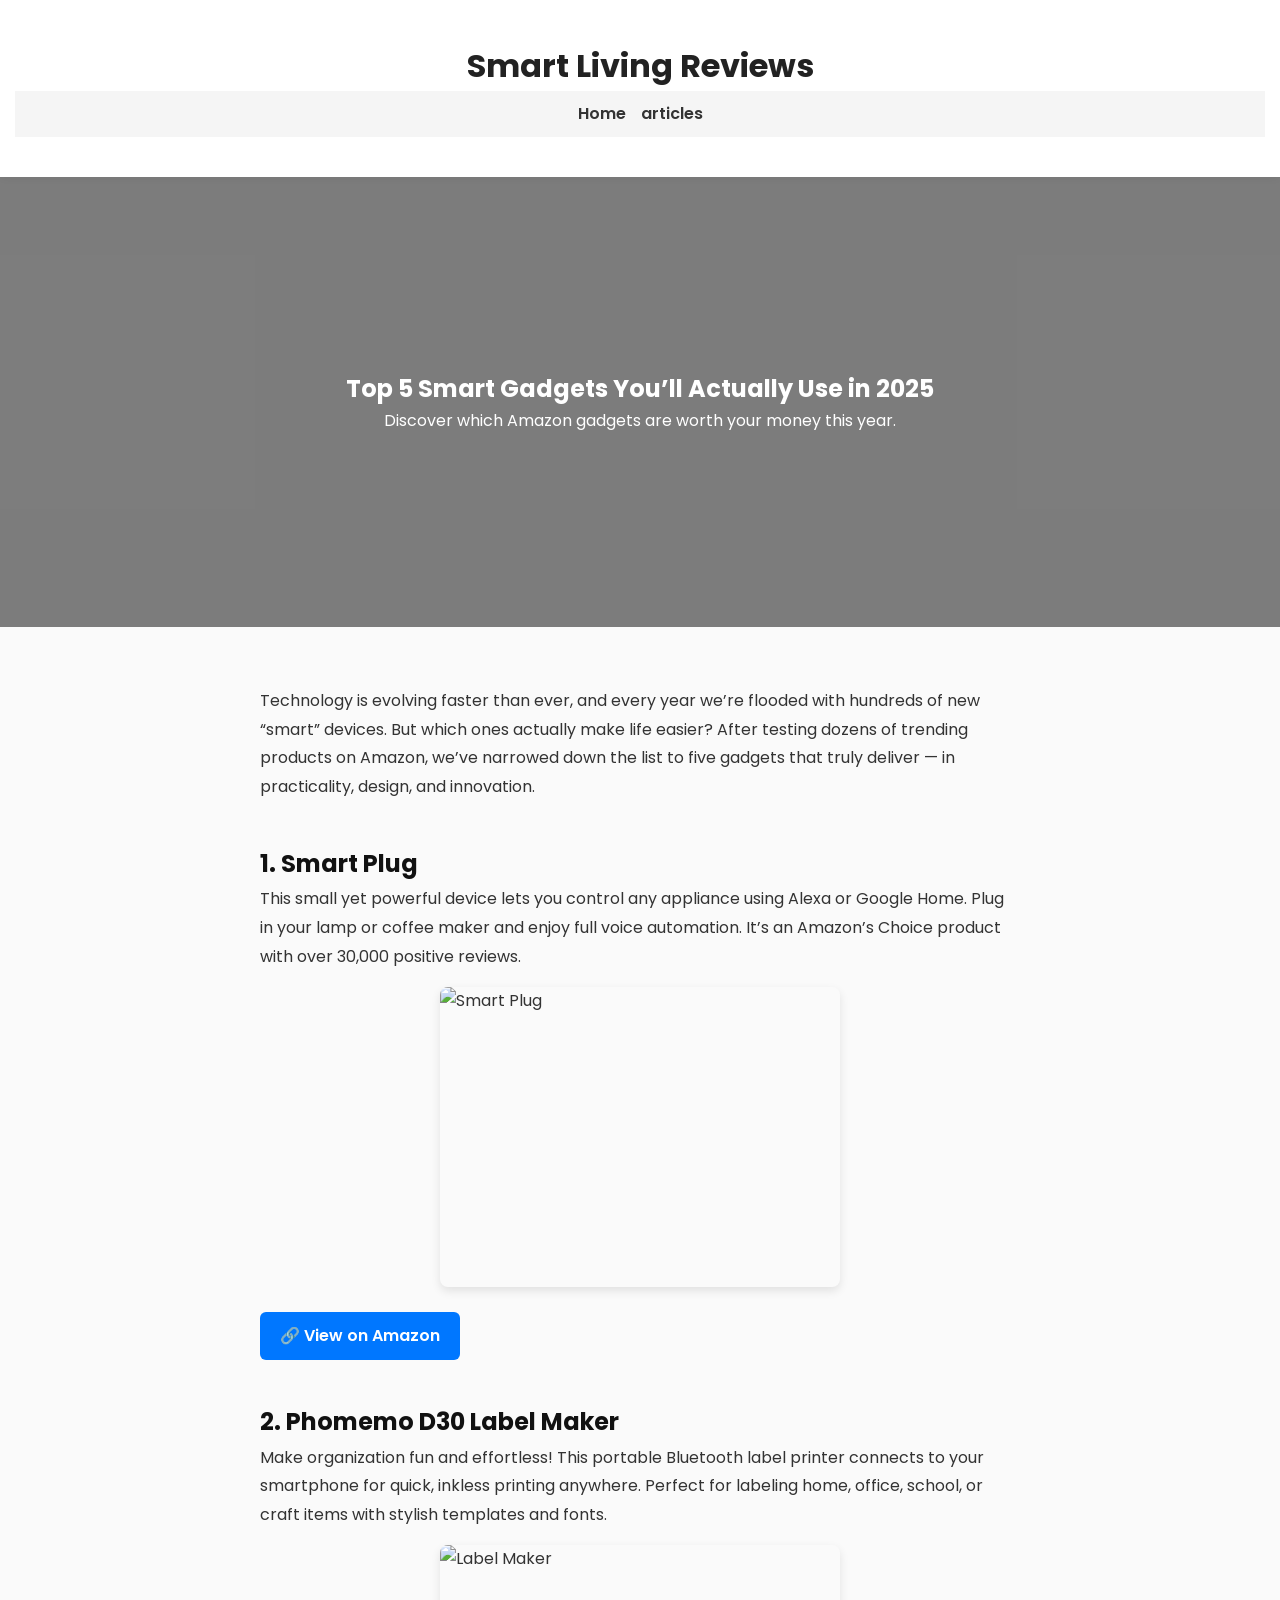
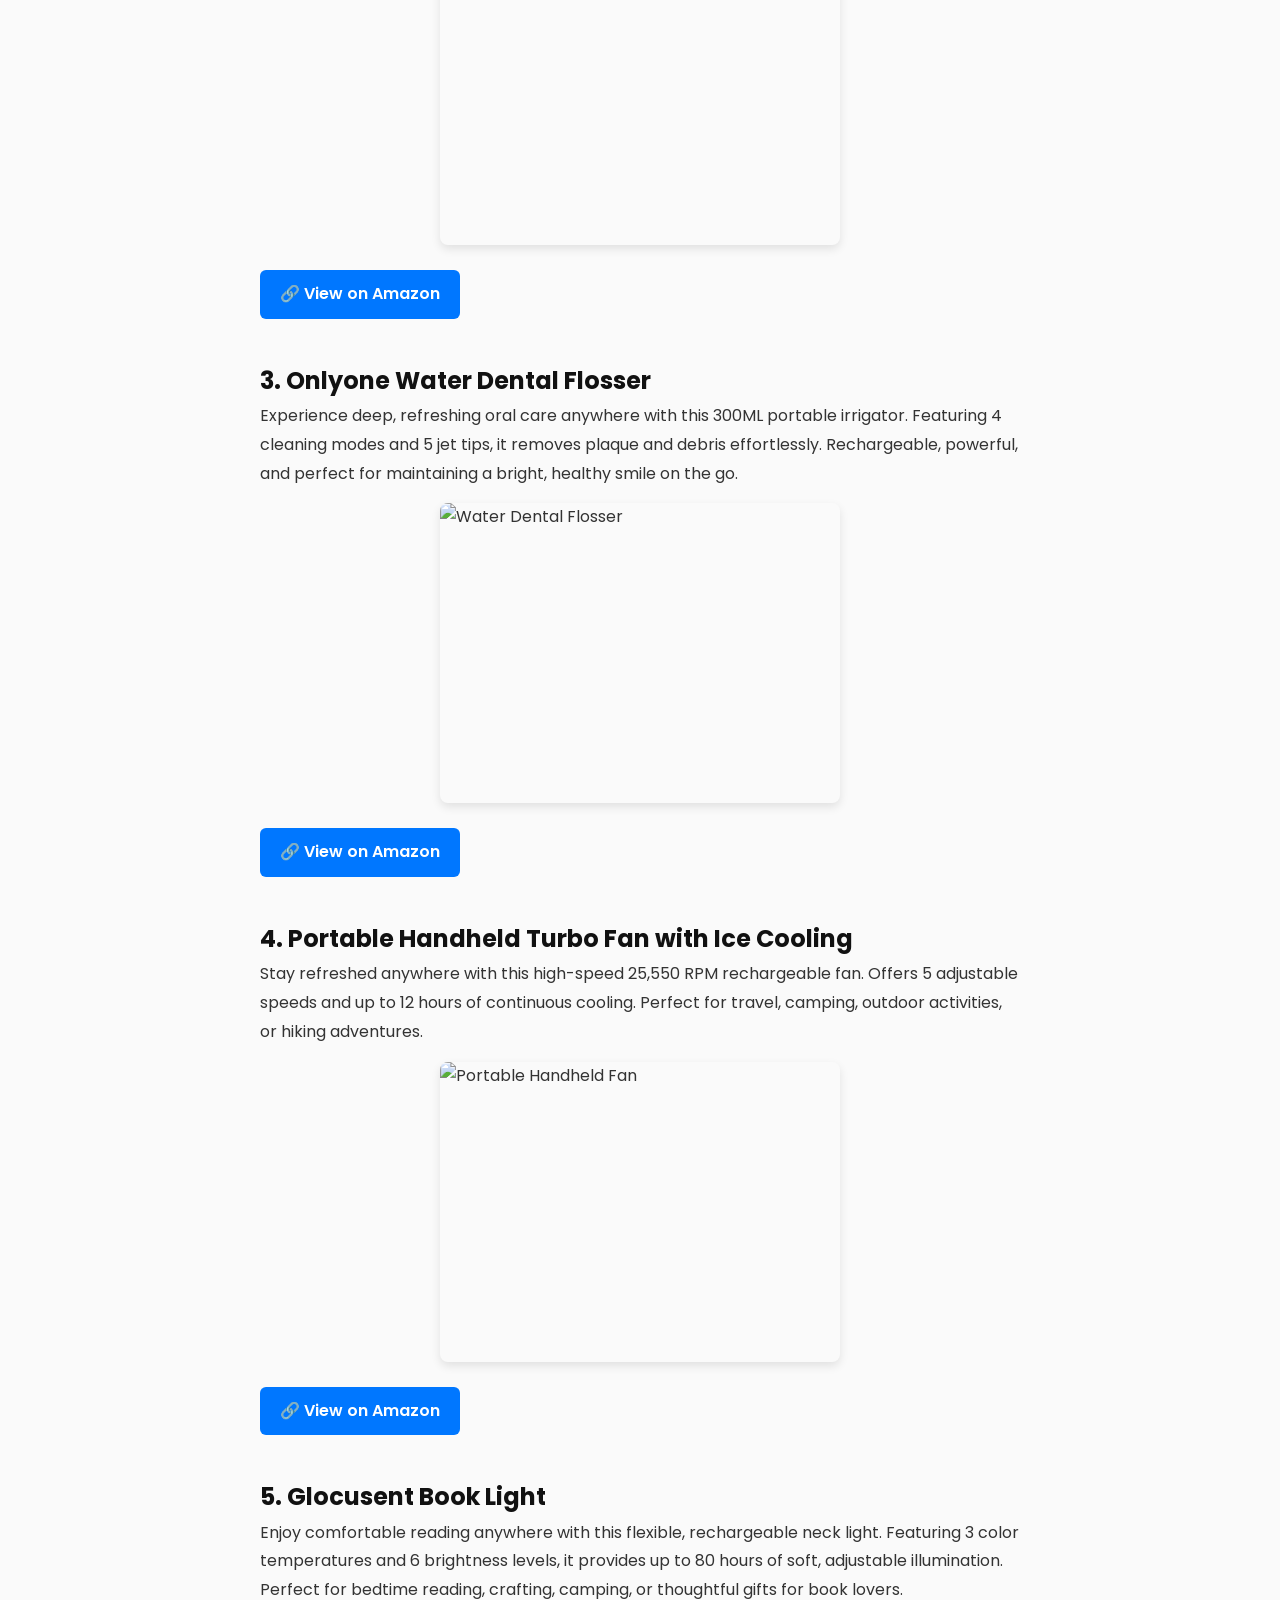
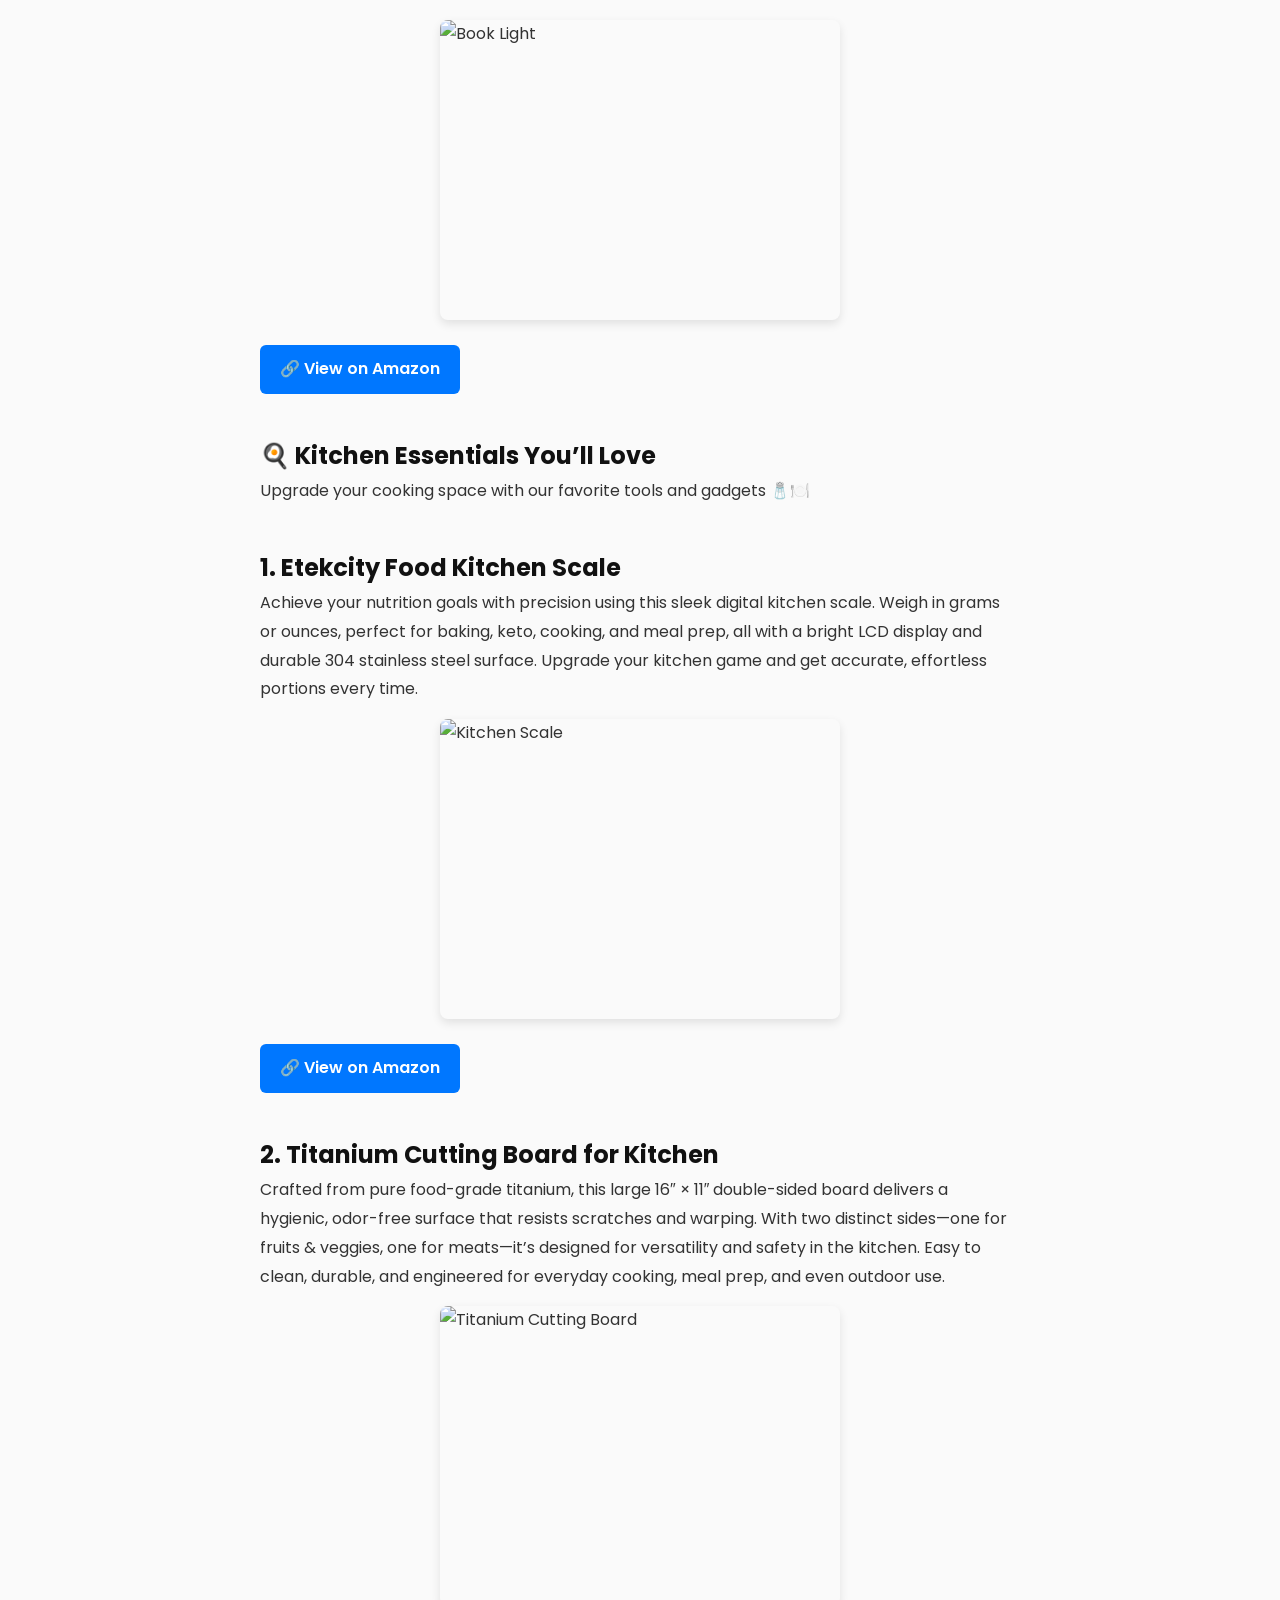
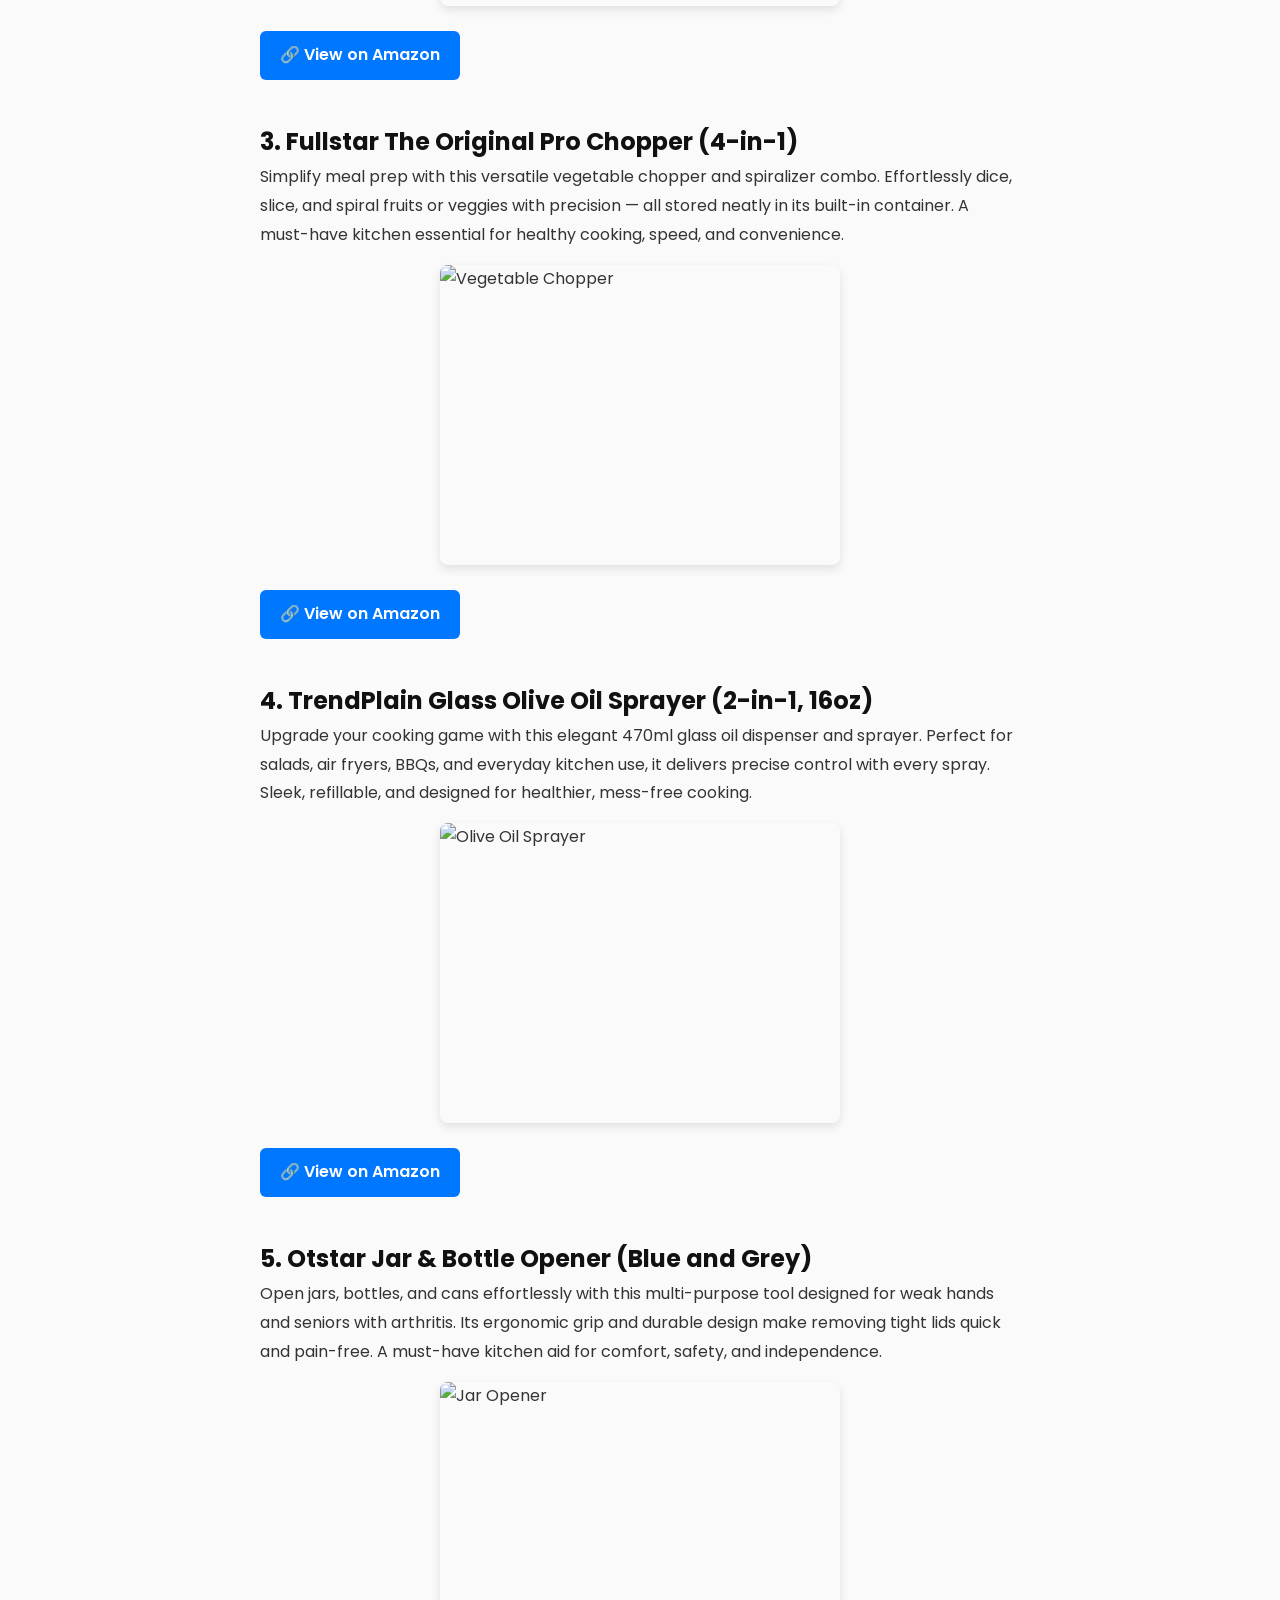
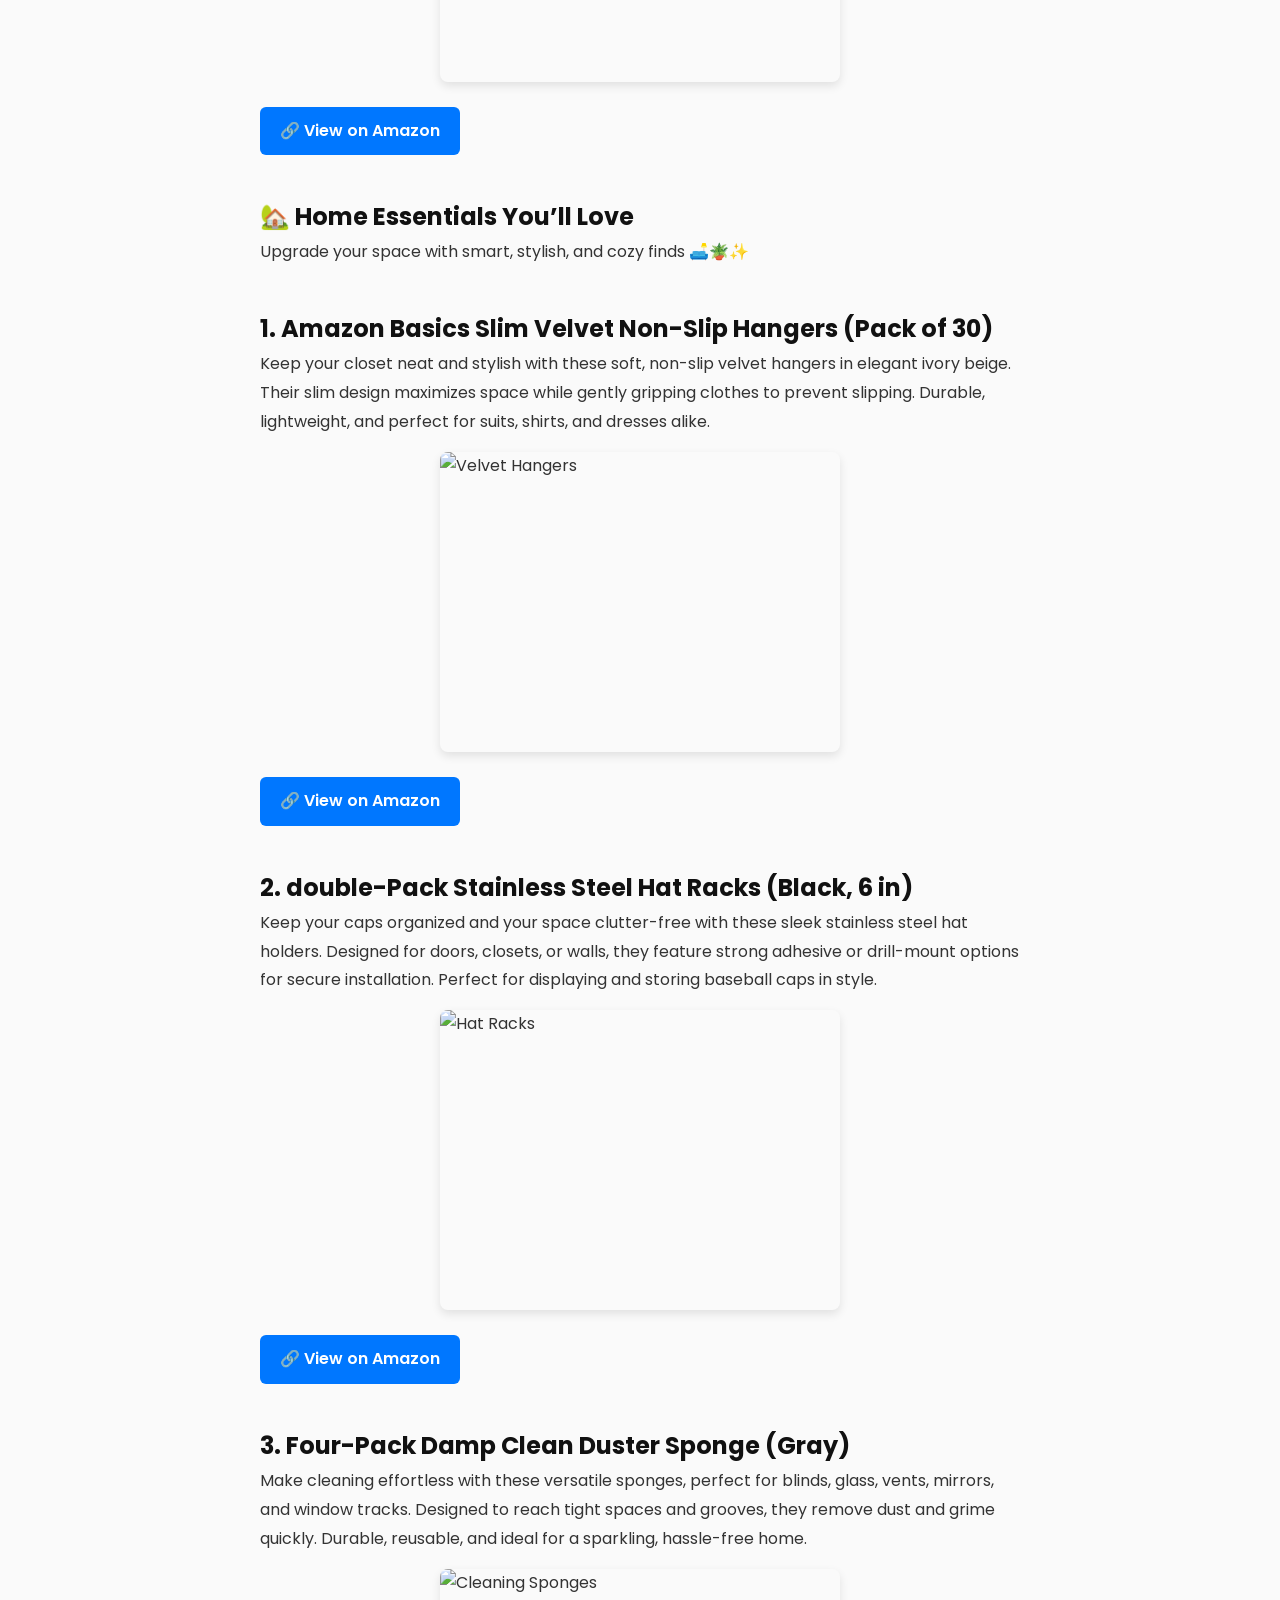
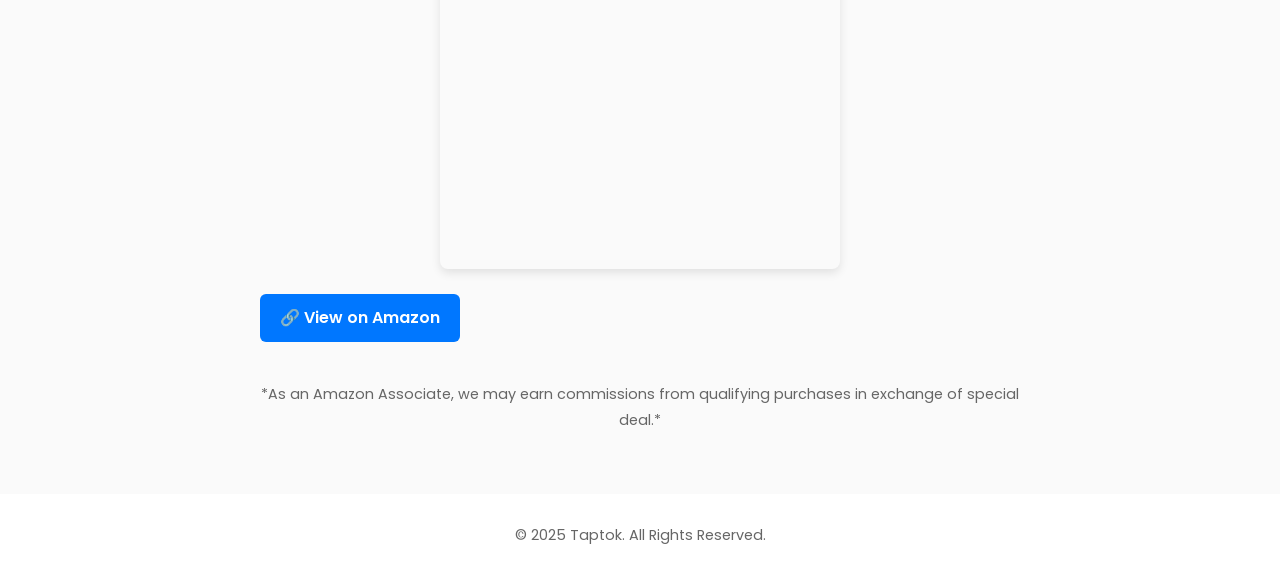
==== commit 94c981ed: "Fix typos and formatting in product descriptions Co-authored-by: wojackwoo <155271658+wojackwoo@user" ====
--- a/article.html
+++ b/article.html
@@ -46,19 +46,22 @@
 
     <h2>3. Onlyone Water Dental Flosser</h2>
     <p>
-Experience deep, refreshing oral care anywhere with this 300ML portable irrigator. Featuring 4 cleaning modes and 5 jet tips, it removes plaque and debris effortlessly. Rechargeable, powerful, and perfect for maintaining a bright, healthy smile on the go.    </p>
+      Experience deep, refreshing oral care anywhere with this 300ML portable irrigator. Featuring 4 cleaning modes and 5 jet tips, it removes plaque and debris effortlessly. Rechargeable, powerful, and perfect for maintaining a bright, healthy smile on the go.
+    </p>
     <img src="https://images.unsplash.com/photo-1606811841689-23dfddce3e95?w=400&h=300&fit=crop" alt="Water Dental Flosser" class="product-img">
     <a href="https://amzn.to/4qAYAg3" target="_blank" class="buy-btn">🔗 View on Amazon</a>
 
     <h2>4. Portable Handheld Turbo Fan with Ice Cooling</h2>
     <p>
-SStay refreshed anywhere with this high-speed 25,550 RPM rechargeable fan. Offers 5 adjustable speeds and up to 12 hours of continuous cooling. Perfect for travel, camping, outdoor activities, or hiking adventures.    </p>
+      Stay refreshed anywhere with this high-speed 25,550 RPM rechargeable fan. Offers 5 adjustable speeds and up to 12 hours of continuous cooling. Perfect for travel, camping, outdoor activities, or hiking adventures.
+    </p>
     <img src="https://images.unsplash.com/photo-1603105037880-880cd4edfb0d?w=400&h=300&fit=crop" alt="Portable Handheld Fan" class="product-img">
     <a href="https://amzn.to/49mnp98" target="_blank" class="buy-btn">🔗 View on Amazon</a>
 
     <h2>5. Glocusent Book Light</h2>
     <p>
-Enjoy comfortable reading anywhere with this flexible, rechargeable neck light. Featuring 3 color temperatures and 6 brightness levels, it provides up to 80 hours of soft, adjustable illumination. Perfect for bedtime reading, crafting, camping, or thoughtful gifts for book lovers.    </p>
+      Enjoy comfortable reading anywhere with this flexible, rechargeable neck light. Featuring 3 color temperatures and 6 brightness levels, it provides up to 80 hours of soft, adjustable illumination. Perfect for bedtime reading, crafting, camping, or thoughtful gifts for book lovers.
+    </p>
     <img src="https://images.unsplash.com/photo-1507003211169-0a1dd7228f2d?w=400&h=300&fit=crop" alt="Book Light" class="product-img">
     <a href="https://amzn.to/3L0Vi5t" target="_blank" class="buy-btn">🔗 View on Amazon</a>
            
@@ -110,7 +113,7 @@
             <img src="https://images.unsplash.com/photo-1588850561407-ed78c282e89b?w=400&h=300&fit=crop" alt="Hat Racks" class="product-img">
             <a href="https://amzn.to/3W0eeU8" target="_blank" class="buy-btn">🔗 View on Amazon</a>
            
-<h2>3. fore-Pack Damp Clean Duster Sponge (Gray)</h2>
+<h2>3. Four-Pack Damp Clean Duster Sponge (Gray)</h2>
          <p>Make cleaning effortless with these versatile sponges, perfect for blinds, glass, vents, mirrors, and window tracks. Designed to reach tight spaces and grooves, they remove dust and grime quickly. Durable, reusable, and ideal for a sparkling, hassle-free home.</p>
             <img src="https://images.unsplash.com/photo-1563453392212-326f5e854473?w=400&h=300&fit=crop" alt="Cleaning Sponges" class="product-img">
             <a href="https://amzn.to/48NVZc1" target="_blank" class="buy-btn">🔗 View on Amazon</a>
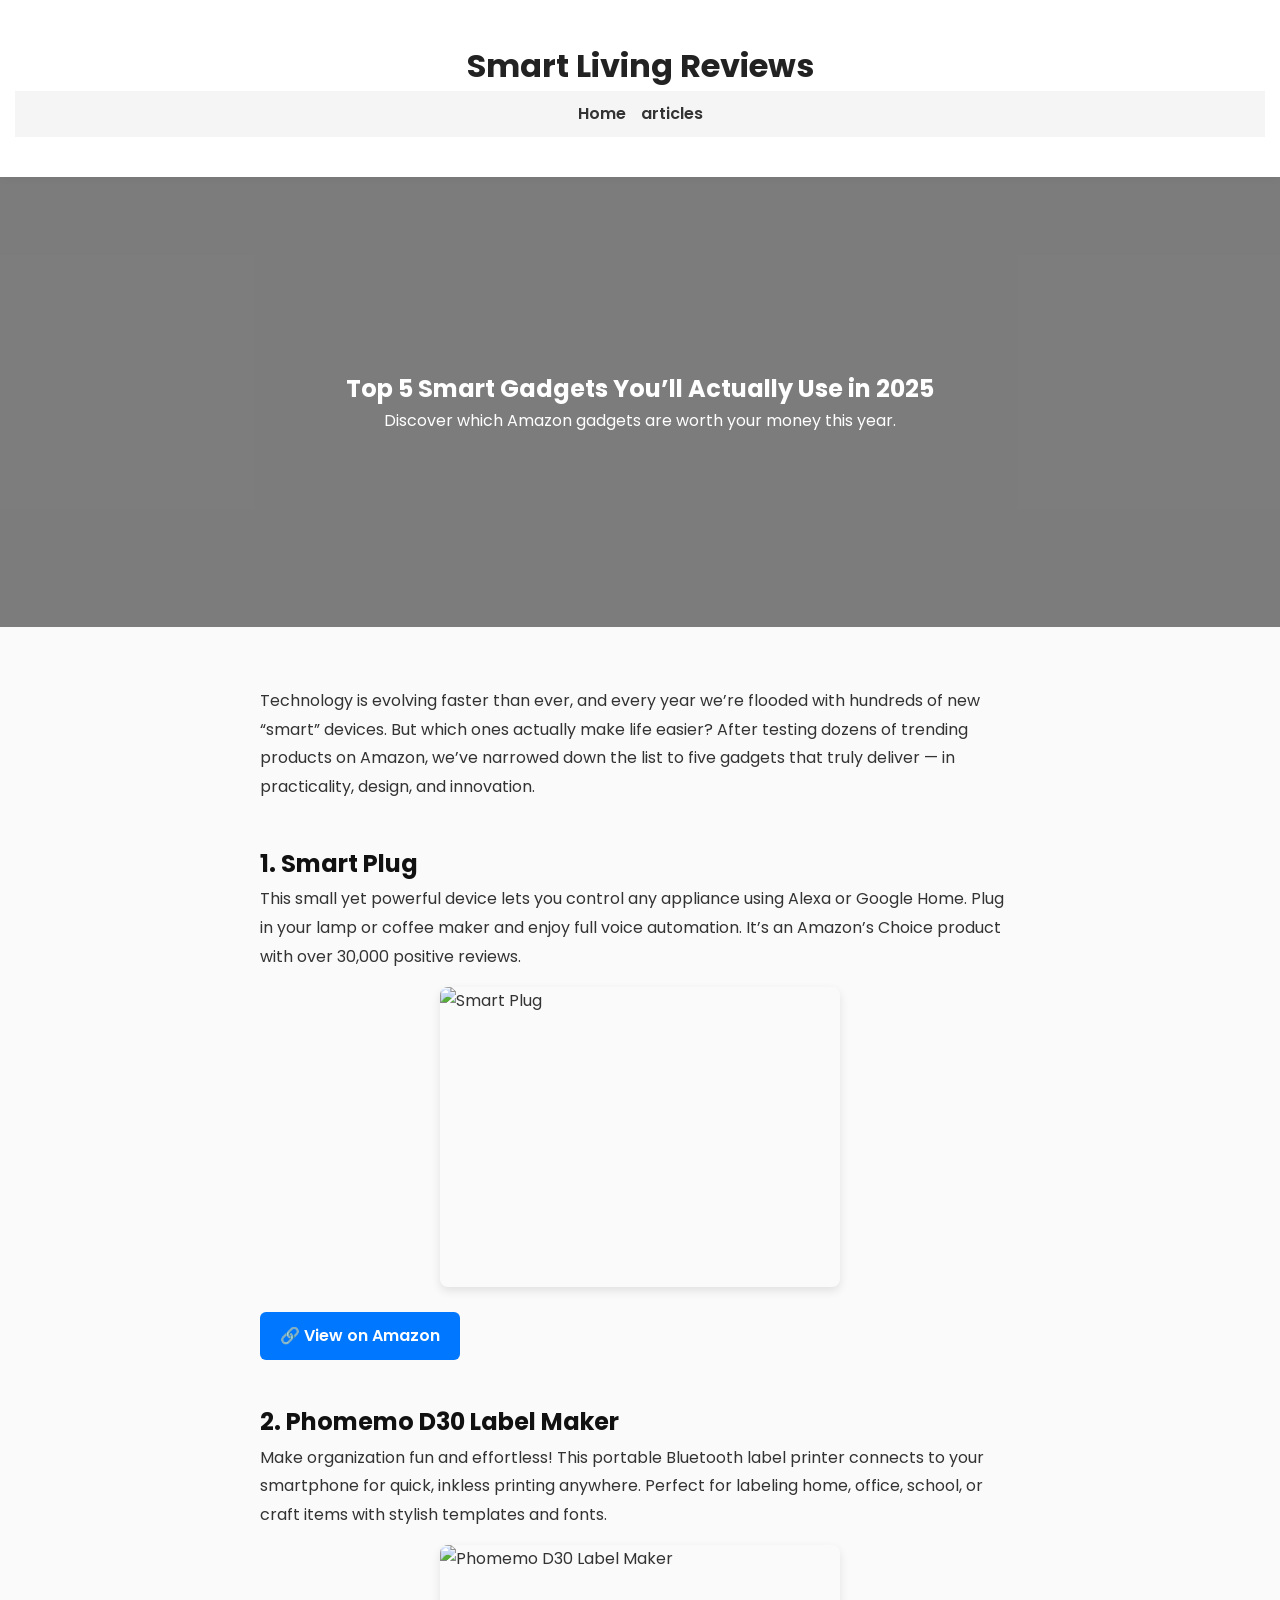
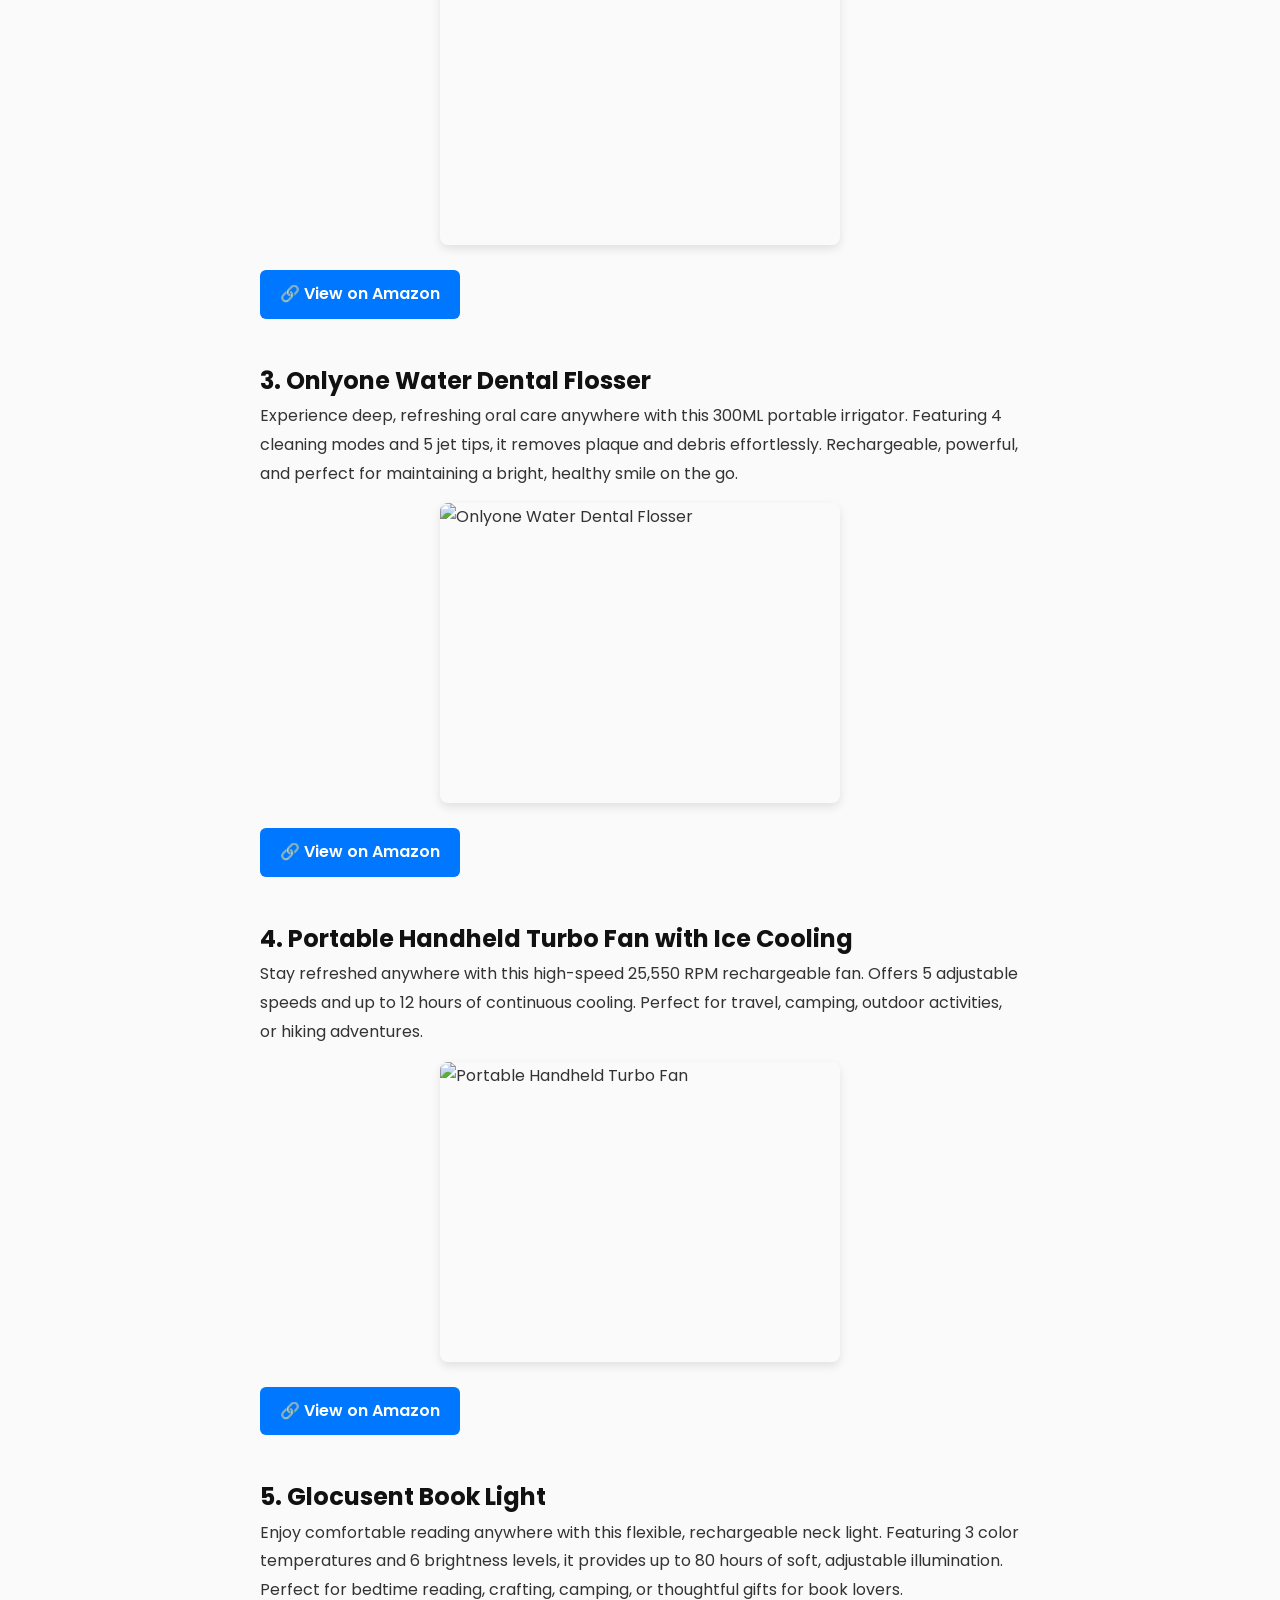
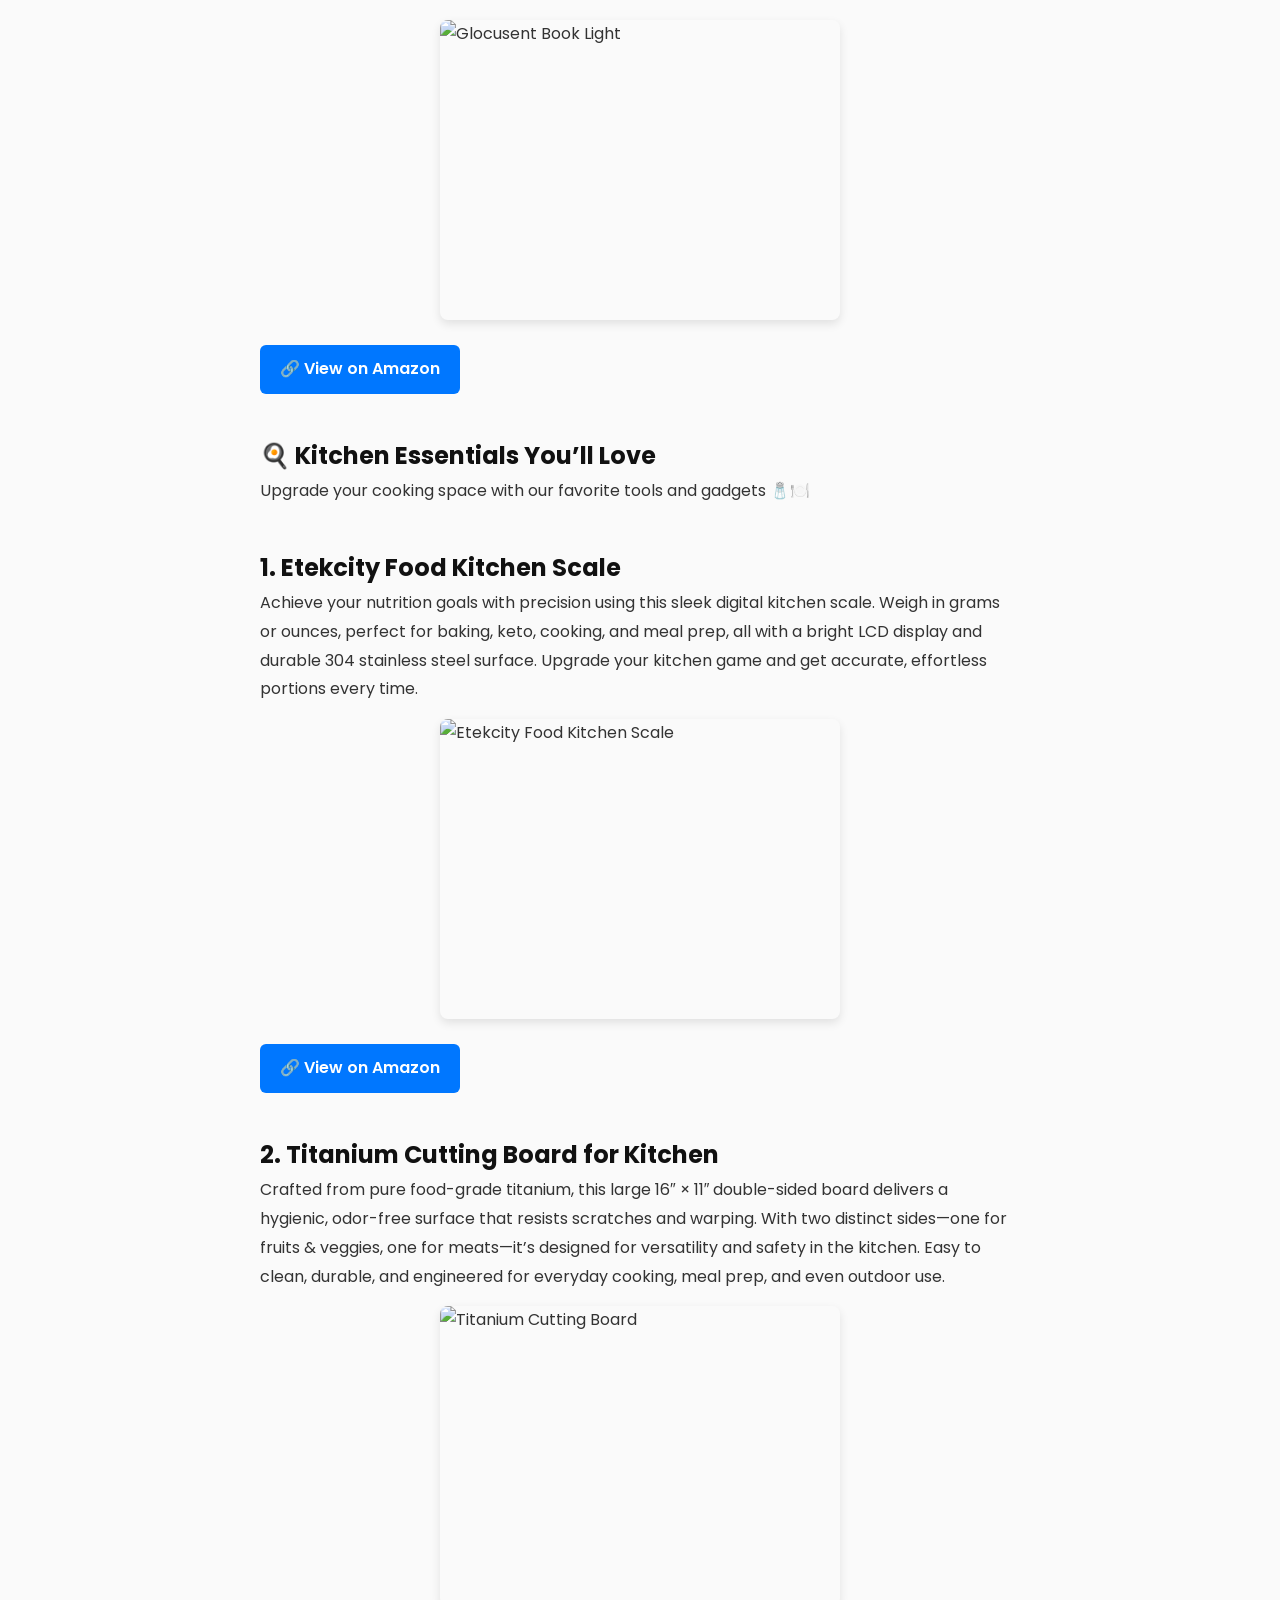
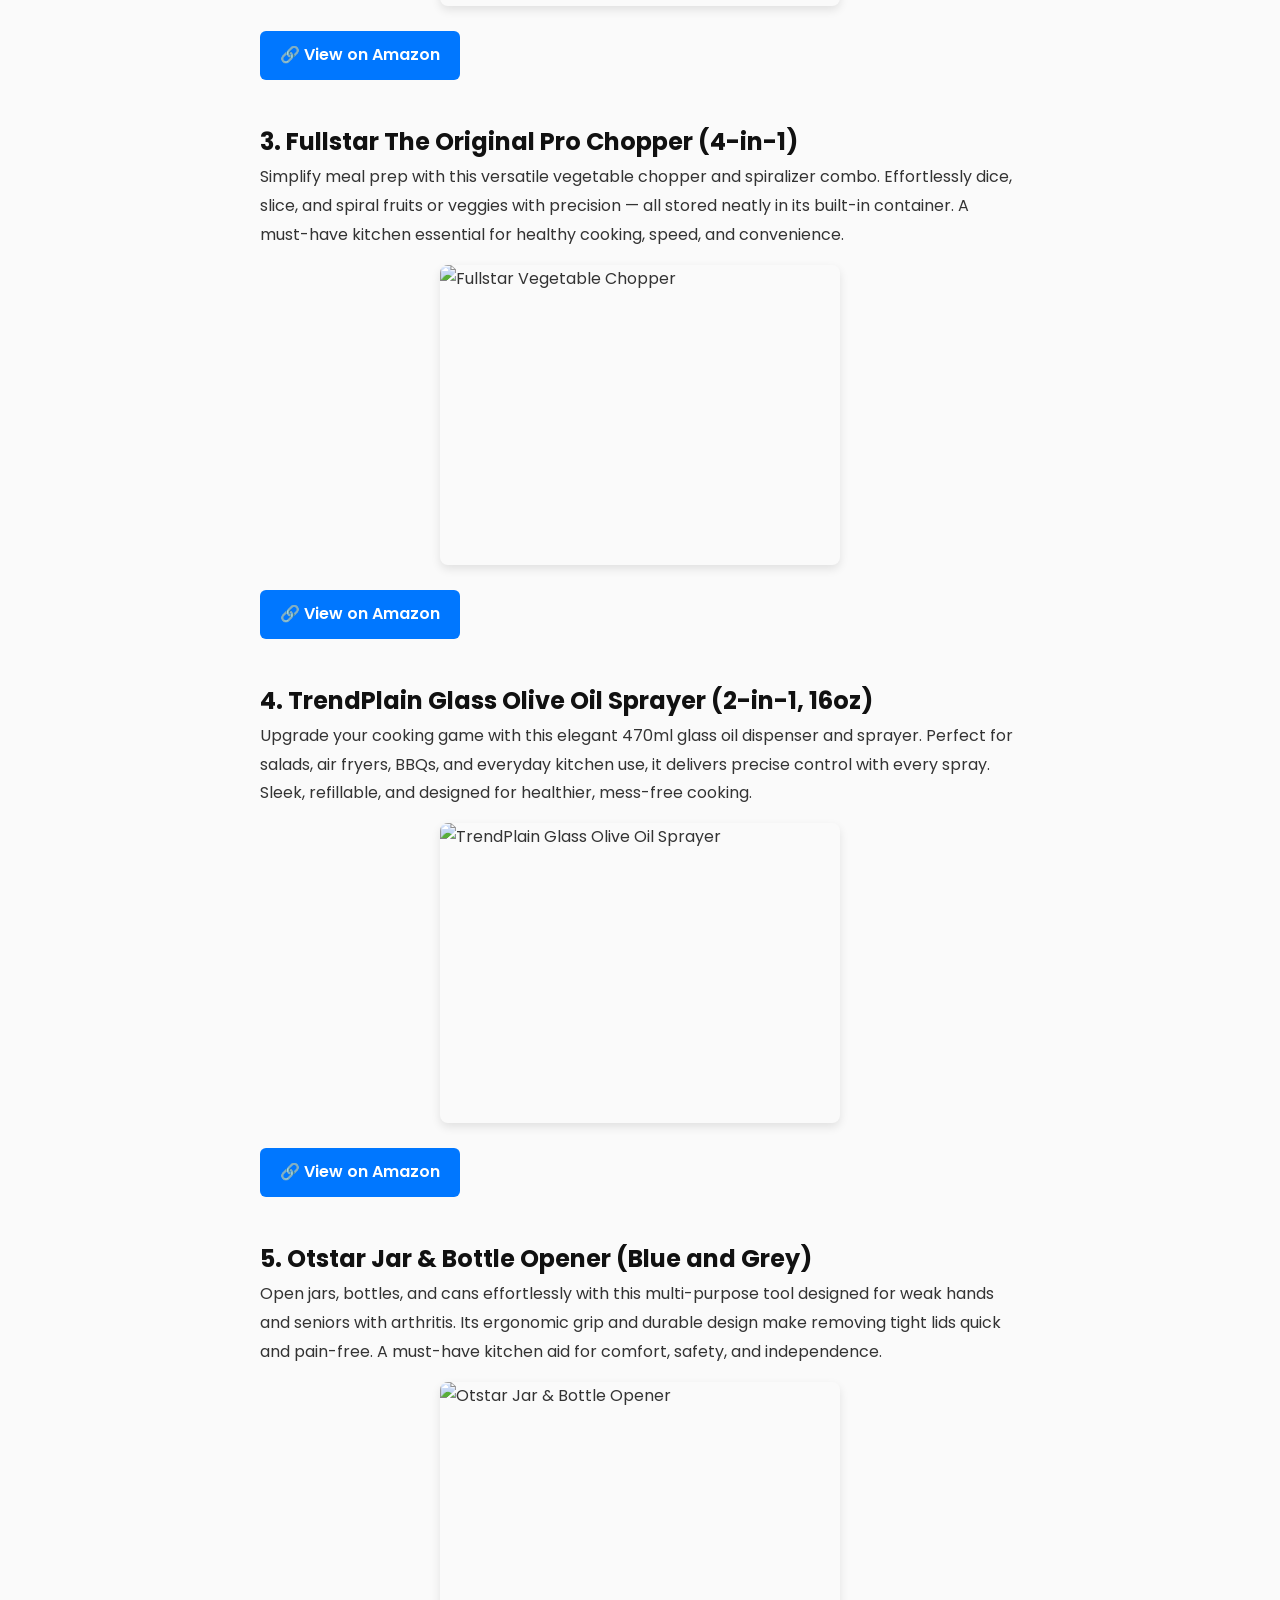
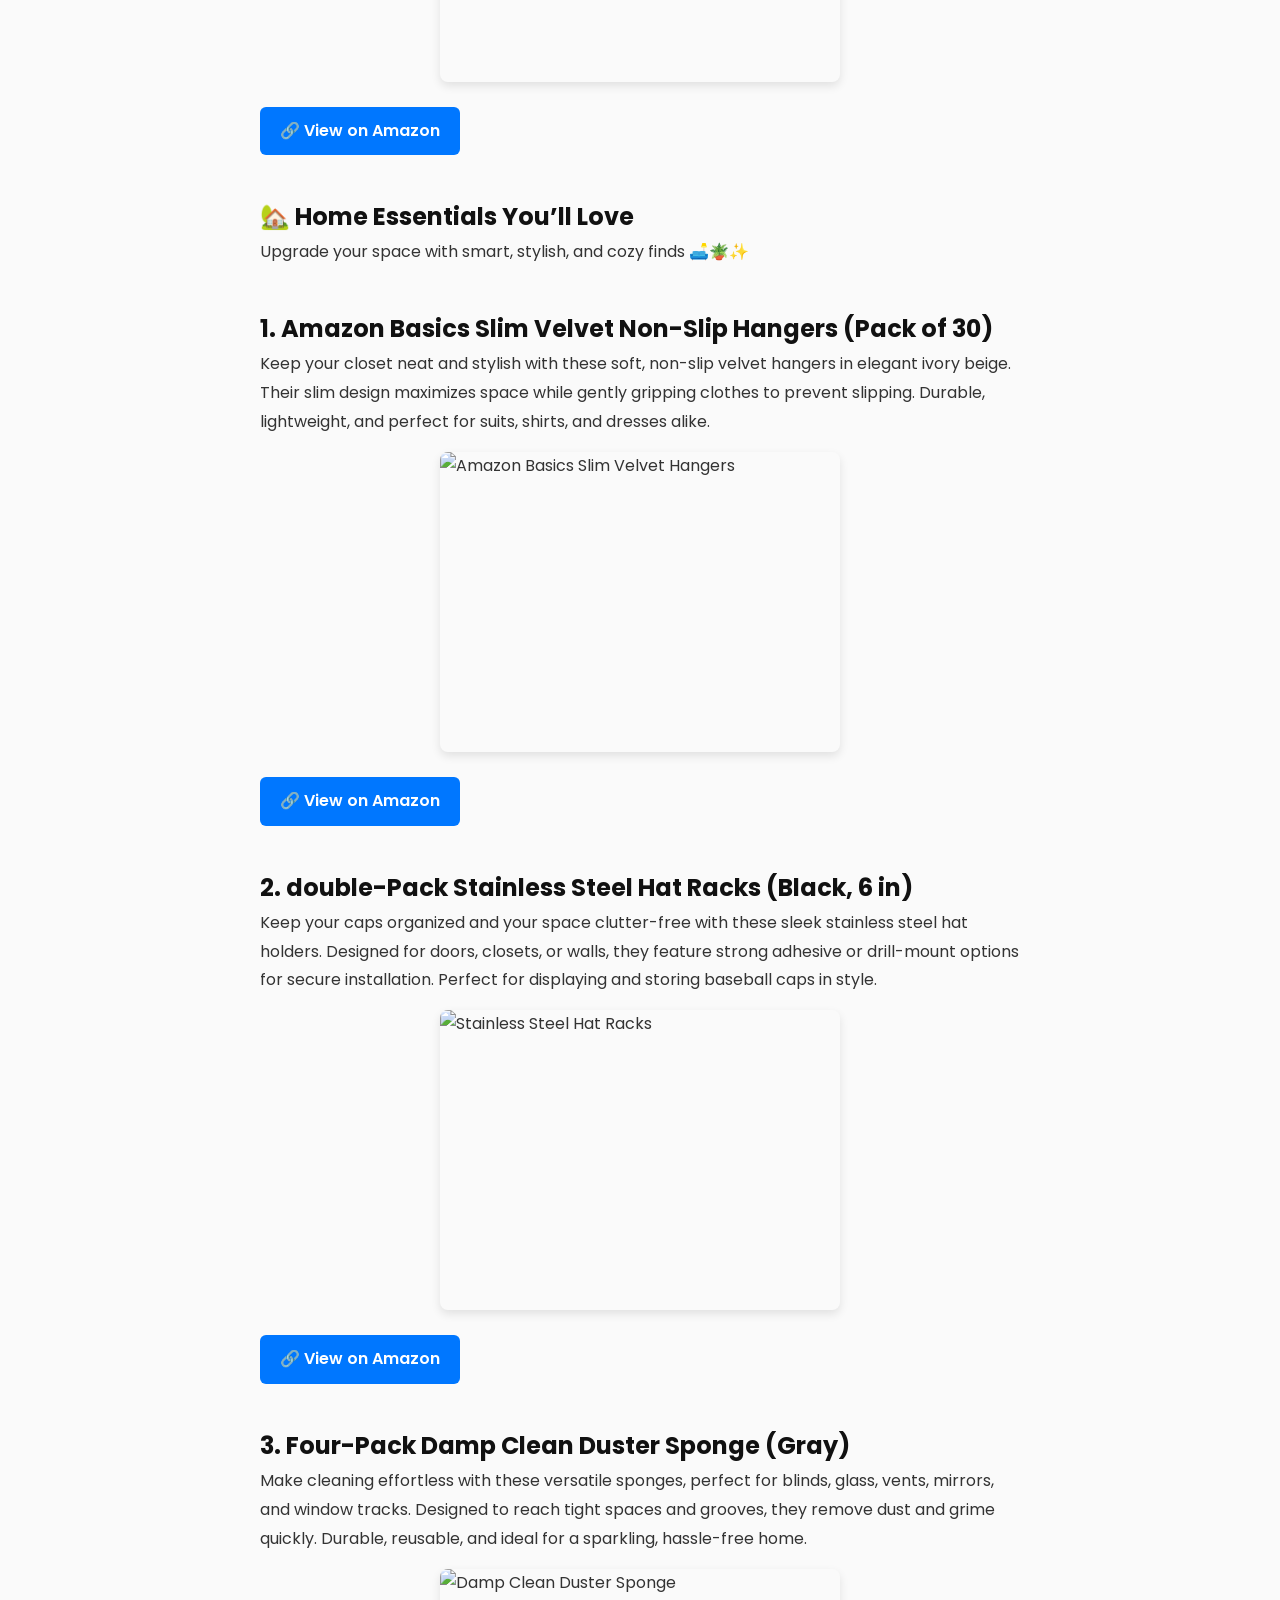
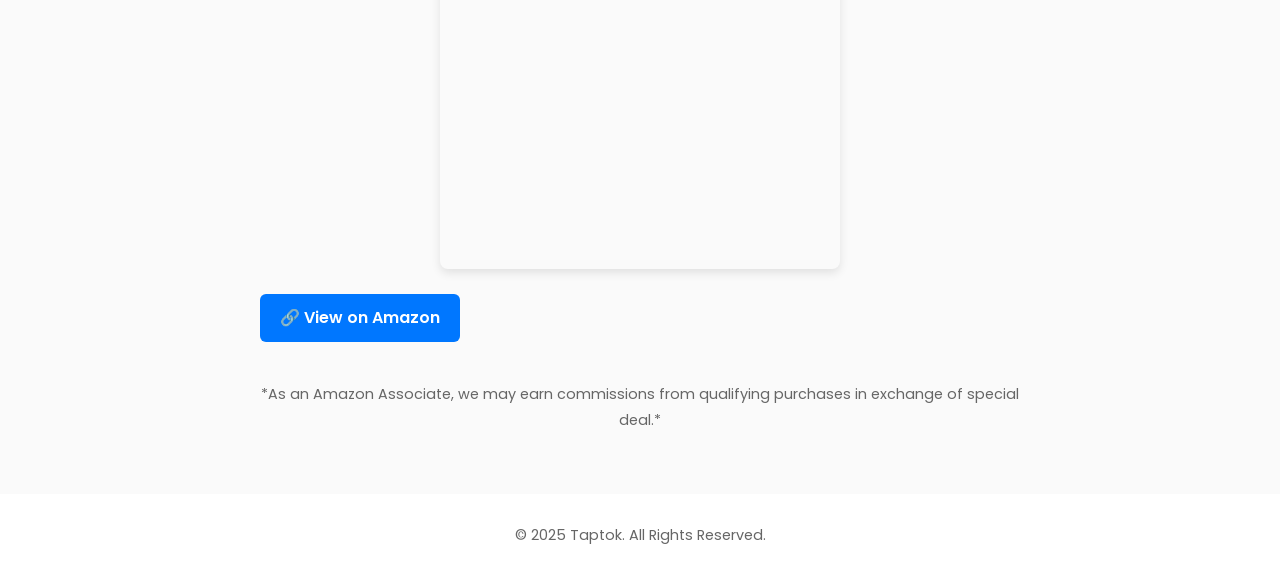
==== commit 5abc04fc: "Replace placeholder images with actual Amazon product images Co-authored-by: wojackwoo <155271658+wo" ====
--- a/article.html
+++ b/article.html
@@ -34,35 +34,35 @@
     <p>
       This small yet powerful device lets you control any appliance using Alexa or Google Home. Plug in your lamp or coffee maker and enjoy full voice automation. It’s an Amazon’s Choice product with over 30,000 positive reviews.
     </p>
-    <img src="https://images.unsplash.com/photo-1558089687-30fd5649c4f0?w=400&h=300&fit=crop" alt="Smart Plug" class="product-img">
+    <img src="https://m.media-amazon.com/images/I/61X9Yn75OkL._AC_SL1500_.jpg" alt="Smart Plug" class="product-img">
     <a href="https://amzn.to/42AW7rD" target="_blank" class="buy-btn">🔗 View on Amazon</a>
 
     <h2>2. Phomemo D30 Label Maker</h2>
     <p>
       Make organization fun and effortless! This portable Bluetooth label printer connects to your smartphone for quick, inkless printing anywhere. Perfect for labeling home, office, school, or craft items with stylish templates and fonts.
     </p>
-    <img src="https://images.unsplash.com/photo-1612815154858-60aa4c59eaa6?w=400&h=300&fit=crop" alt="Label Maker" class="product-img">
+    <img src="https://m.media-amazon.com/images/I/71JlFyyPzpL._AC_SL1500_.jpg" alt="Phomemo D30 Label Maker" class="product-img">
     <a href="https://amzn.to/4oH9EGH" target="_blank" class="buy-btn">🔗 View on Amazon</a>
 
     <h2>3. Onlyone Water Dental Flosser</h2>
     <p>
       Experience deep, refreshing oral care anywhere with this 300ML portable irrigator. Featuring 4 cleaning modes and 5 jet tips, it removes plaque and debris effortlessly. Rechargeable, powerful, and perfect for maintaining a bright, healthy smile on the go.
     </p>
-    <img src="https://images.unsplash.com/photo-1606811841689-23dfddce3e95?w=400&h=300&fit=crop" alt="Water Dental Flosser" class="product-img">
+    <img src="https://m.media-amazon.com/images/I/61vGO3mN8WL._AC_SL1500_.jpg" alt="Onlyone Water Dental Flosser" class="product-img">
     <a href="https://amzn.to/4qAYAg3" target="_blank" class="buy-btn">🔗 View on Amazon</a>
 
     <h2>4. Portable Handheld Turbo Fan with Ice Cooling</h2>
     <p>
       Stay refreshed anywhere with this high-speed 25,550 RPM rechargeable fan. Offers 5 adjustable speeds and up to 12 hours of continuous cooling. Perfect for travel, camping, outdoor activities, or hiking adventures.
     </p>
-    <img src="https://images.unsplash.com/photo-1603105037880-880cd4edfb0d?w=400&h=300&fit=crop" alt="Portable Handheld Fan" class="product-img">
+    <img src="https://m.media-amazon.com/images/I/71QXm0xBpYL._AC_SL1500_.jpg" alt="Portable Handheld Turbo Fan" class="product-img">
     <a href="https://amzn.to/49mnp98" target="_blank" class="buy-btn">🔗 View on Amazon</a>
 
     <h2>5. Glocusent Book Light</h2>
     <p>
       Enjoy comfortable reading anywhere with this flexible, rechargeable neck light. Featuring 3 color temperatures and 6 brightness levels, it provides up to 80 hours of soft, adjustable illumination. Perfect for bedtime reading, crafting, camping, or thoughtful gifts for book lovers.
     </p>
-    <img src="https://images.unsplash.com/photo-1507003211169-0a1dd7228f2d?w=400&h=300&fit=crop" alt="Book Light" class="product-img">
+    <img src="https://m.media-amazon.com/images/I/61kJT8P+BmL._AC_SL1500_.jpg" alt="Glocusent Book Light" class="product-img">
     <a href="https://amzn.to/3L0Vi5t" target="_blank" class="buy-btn">🔗 View on Amazon</a>
            
 		   <!-- kitchen -->
@@ -72,27 +72,27 @@
           
 	<h2>1. Etekcity Food Kitchen Scale</h2>
          <p>Achieve your nutrition goals with precision using this sleek digital kitchen scale. Weigh in grams or ounces, perfect for baking, keto, cooking, and meal prep, all with a bright LCD display and durable 304 stainless steel surface. Upgrade your kitchen game and get accurate, effortless portions every time. </p>
-            <img src="https://images.unsplash.com/photo-1585659722983-3a675dabf23d?w=400&h=300&fit=crop" alt="Kitchen Scale" class="product-img">
+            <img src="https://m.media-amazon.com/images/I/71T+boBWjUL._AC_SL1500_.jpg" alt="Etekcity Food Kitchen Scale" class="product-img">
             <a href="https://amzn.to/47b5MrA" target="_blank" class="buy-btn">🔗 View on Amazon</a>
            
 <h2>2. Titanium Cutting Board for Kitchen</h2>
          <p>Crafted from pure food-grade titanium, this large 16″ × 11″ double-sided board delivers a hygienic, odor-free surface that resists scratches and warping. With two distinct sides—one for fruits & veggies, one for meats—it’s designed for versatility and safety in the kitchen. Easy to clean, durable, and engineered for everyday cooking, meal prep, and even outdoor use. </p>
-            <img src="https://images.unsplash.com/photo-1594756202469-9ff9799b2e4e?w=400&h=300&fit=crop" alt="Titanium Cutting Board" class="product-img">
+            <img src="https://m.media-amazon.com/images/I/71vQBE+xwPL._AC_SL1500_.jpg" alt="Titanium Cutting Board" class="product-img">
             <a href="https://amzn.to/48NjgLl" target="_blank" class="buy-btn">🔗 View on Amazon</a>
            
 <h2>3. Fullstar The Original Pro Chopper (4-in-1)</h2>
          <p>Simplify meal prep with this versatile vegetable chopper and spiralizer combo. Effortlessly dice, slice, and spiral fruits or veggies with precision — all stored neatly in its built-in container. A must-have kitchen essential for healthy cooking, speed, and convenience. </p>
-            <img src="https://images.unsplash.com/photo-1466637574441-749b8f19452f?w=400&h=300&fit=crop" alt="Vegetable Chopper" class="product-img">
+            <img src="https://m.media-amazon.com/images/I/81mJB4Bu4KL._AC_SL1500_.jpg" alt="Fullstar Vegetable Chopper" class="product-img">
             <a href="https://amzn.to/43uxcWU" target="_blank" class="buy-btn">🔗 View on Amazon</a>
            
 <h2>4. TrendPlain Glass Olive Oil Sprayer (2-in-1, 16oz)</h2>
          <p> Upgrade your cooking game with this elegant 470ml glass oil dispenser and sprayer. Perfect for salads, air fryers, BBQs, and everyday kitchen use, it delivers precise control with every spray. Sleek, refillable, and designed for healthier, mess-free cooking. </p>
-            <img src="https://images.unsplash.com/photo-1474979266404-7eaacbcd87c5?w=400&h=300&fit=crop" alt="Olive Oil Sprayer" class="product-img">
+            <img src="https://m.media-amazon.com/images/I/61fYoP+h6hL._AC_SL1500_.jpg" alt="TrendPlain Glass Olive Oil Sprayer" class="product-img">
             <a href="https://amzn.to/4hxaumU" target="_blank" class="buy-btn">🔗 View on Amazon</a>
            
 <h2>5. Otstar Jar & Bottle Opener (Blue and Grey)</h2>
          <p>Open jars, bottles, and cans effortlessly with this multi-purpose tool designed for weak hands and seniors with arthritis. Its ergonomic grip and durable design make removing tight lids quick and pain-free. A must-have kitchen aid for comfort, safety, and independence. </p>
-            <img src="https://images.unsplash.com/photo-1581092921461-eab62e97a780?w=400&h=300&fit=crop" alt="Jar Opener" class="product-img">
+            <img src="https://m.media-amazon.com/images/I/71WD9eJP4DL._AC_SL1500_.jpg" alt="Otstar Jar & Bottle Opener" class="product-img">
             <a href="https://amzn.to/3La6dJV" target="_blank" class="buy-btn">🔗 View on Amazon</a>
            
 
@@ -105,17 +105,17 @@
 
 	<h2>1. Amazon Basics Slim Velvet Non-Slip Hangers (Pack of 30)</h2>
          <p>Keep your closet neat and stylish with these soft, non-slip velvet hangers in elegant ivory beige. Their slim design maximizes space while gently gripping clothes to prevent slipping. Durable, lightweight, and perfect for suits, shirts, and dresses alike. </p>
-            <img src="https://images.unsplash.com/photo-1581783898377-1c85bf937427?w=400&h=300&fit=crop" alt="Velvet Hangers" class="product-img">
+            <img src="https://m.media-amazon.com/images/I/71wpNaMhTdL._AC_SL1500_.jpg" alt="Amazon Basics Slim Velvet Hangers" class="product-img">
             <a href="https://amzn.to/438wTkp" target="_blank" class="buy-btn">🔗 View on Amazon</a>
            
 <h2>2. double-Pack Stainless Steel Hat Racks (Black, 6 in)</h2>
          <p>Keep your caps organized and your space clutter-free with these sleek stainless steel hat holders. Designed for doors, closets, or walls, they feature strong adhesive or drill-mount options for secure installation. Perfect for displaying and storing baseball caps in style. </p>
-            <img src="https://images.unsplash.com/photo-1588850561407-ed78c282e89b?w=400&h=300&fit=crop" alt="Hat Racks" class="product-img">
+            <img src="https://m.media-amazon.com/images/I/61HsLKl1YmL._AC_SL1500_.jpg" alt="Stainless Steel Hat Racks" class="product-img">
             <a href="https://amzn.to/3W0eeU8" target="_blank" class="buy-btn">🔗 View on Amazon</a>
            
 <h2>3. Four-Pack Damp Clean Duster Sponge (Gray)</h2>
          <p>Make cleaning effortless with these versatile sponges, perfect for blinds, glass, vents, mirrors, and window tracks. Designed to reach tight spaces and grooves, they remove dust and grime quickly. Durable, reusable, and ideal for a sparkling, hassle-free home.</p>
-            <img src="https://images.unsplash.com/photo-1563453392212-326f5e854473?w=400&h=300&fit=crop" alt="Cleaning Sponges" class="product-img">
+            <img src="https://m.media-amazon.com/images/I/71yZ3j+xOdL._AC_SL1500_.jpg" alt="Damp Clean Duster Sponge" class="product-img">
             <a href="https://amzn.to/48NVZc1" target="_blank" class="buy-btn">🔗 View on Amazon</a>
            
 
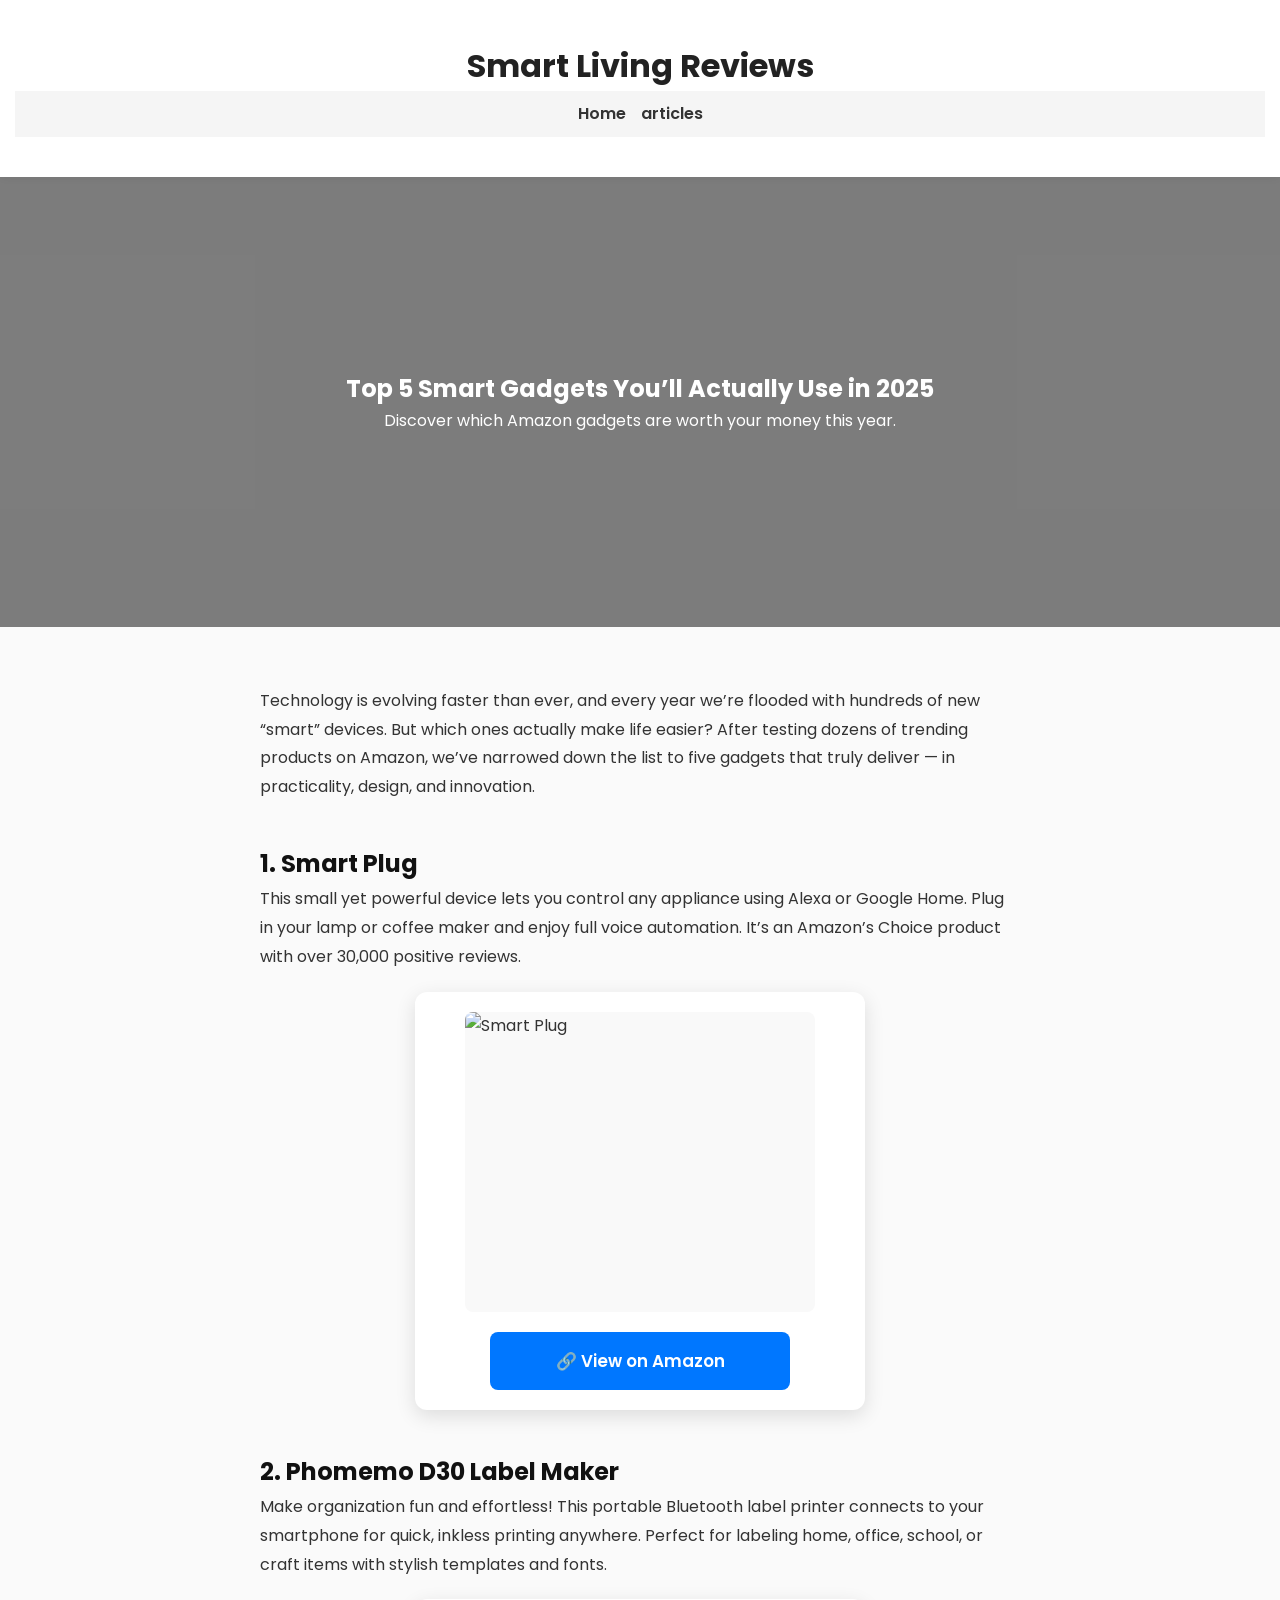
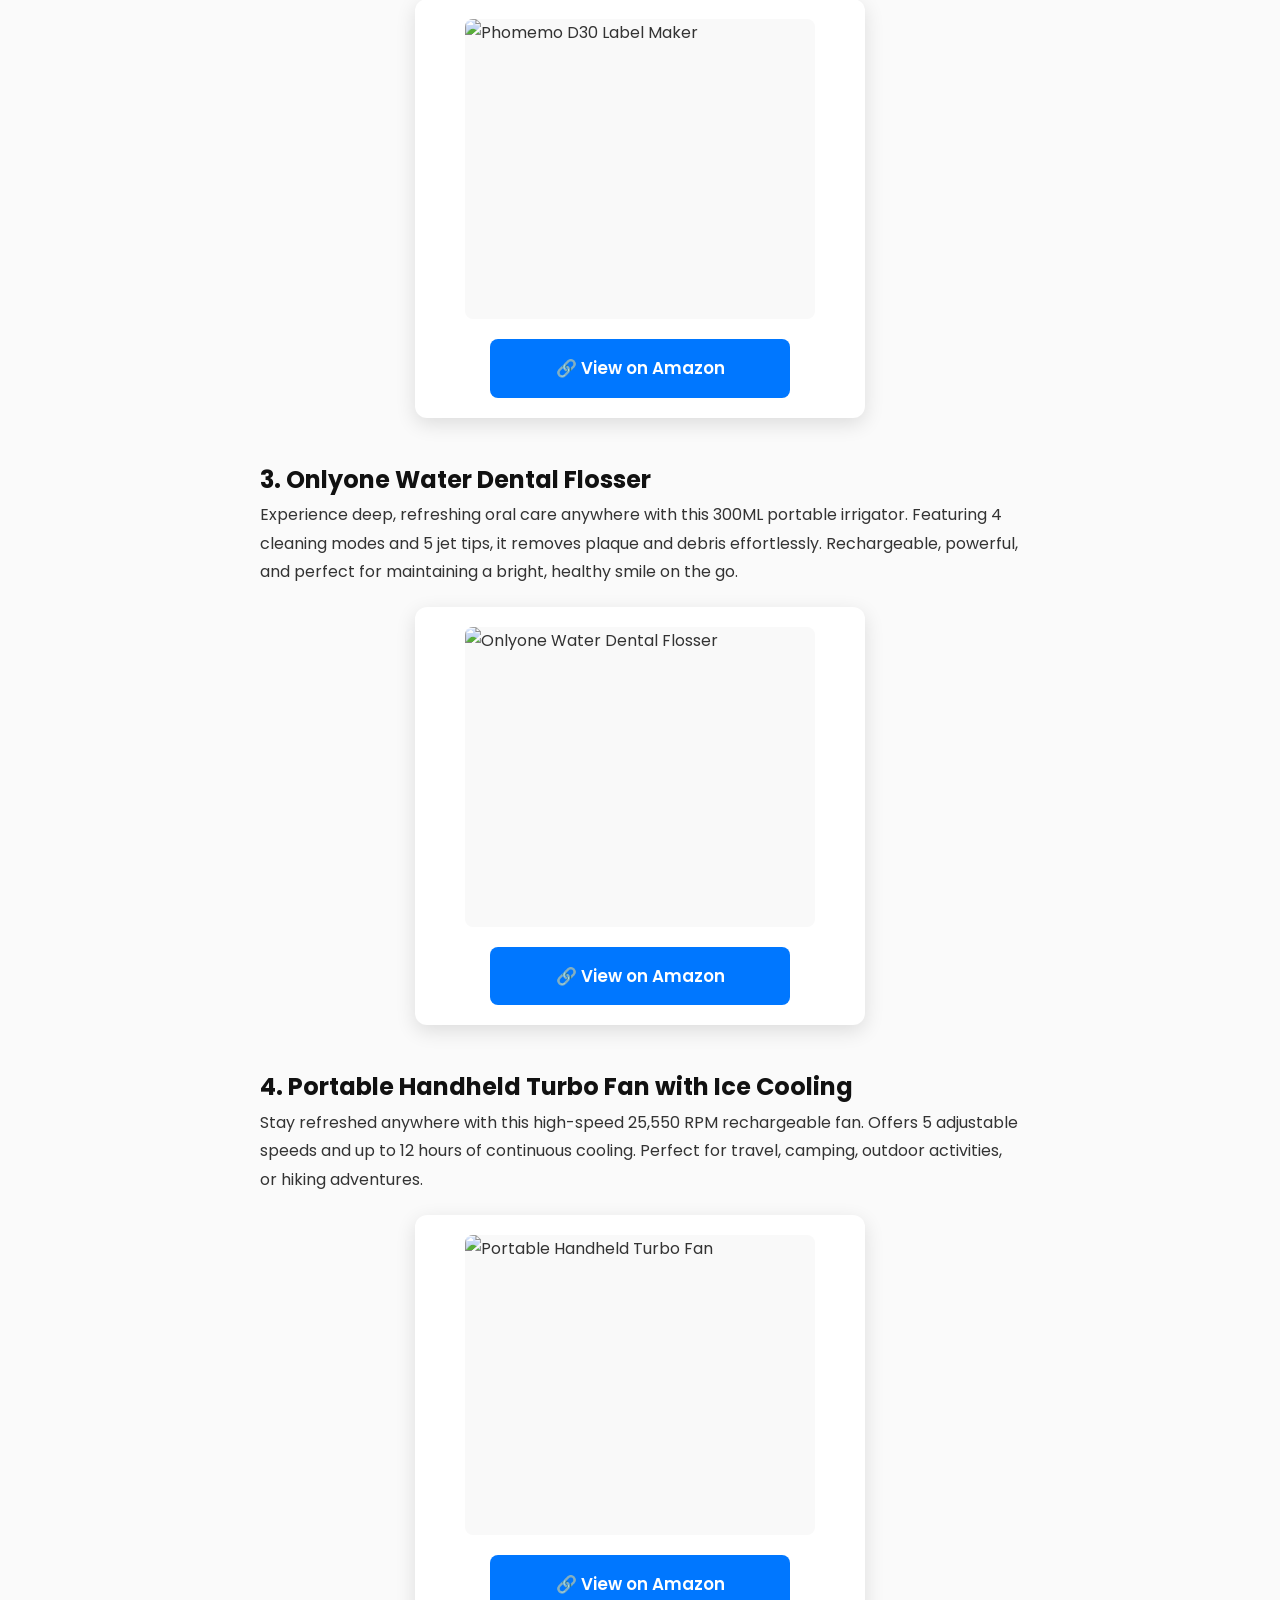
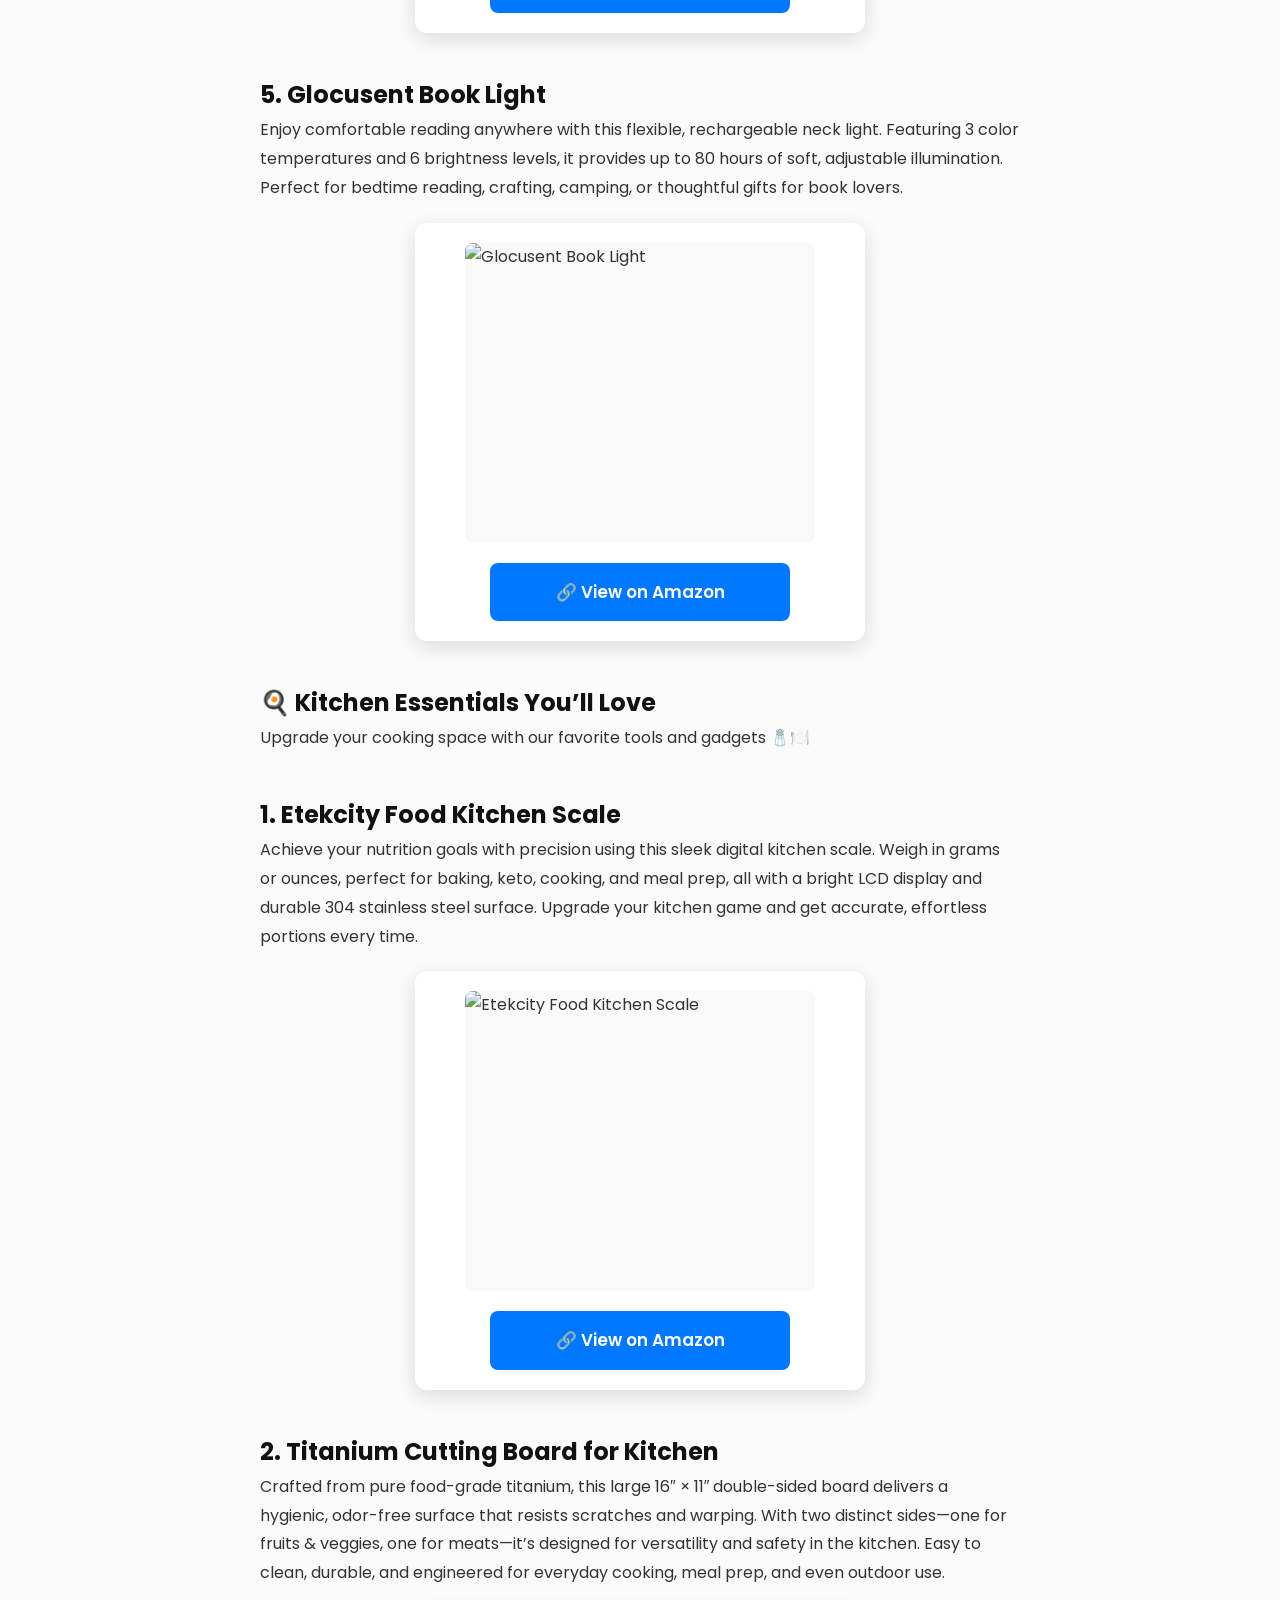
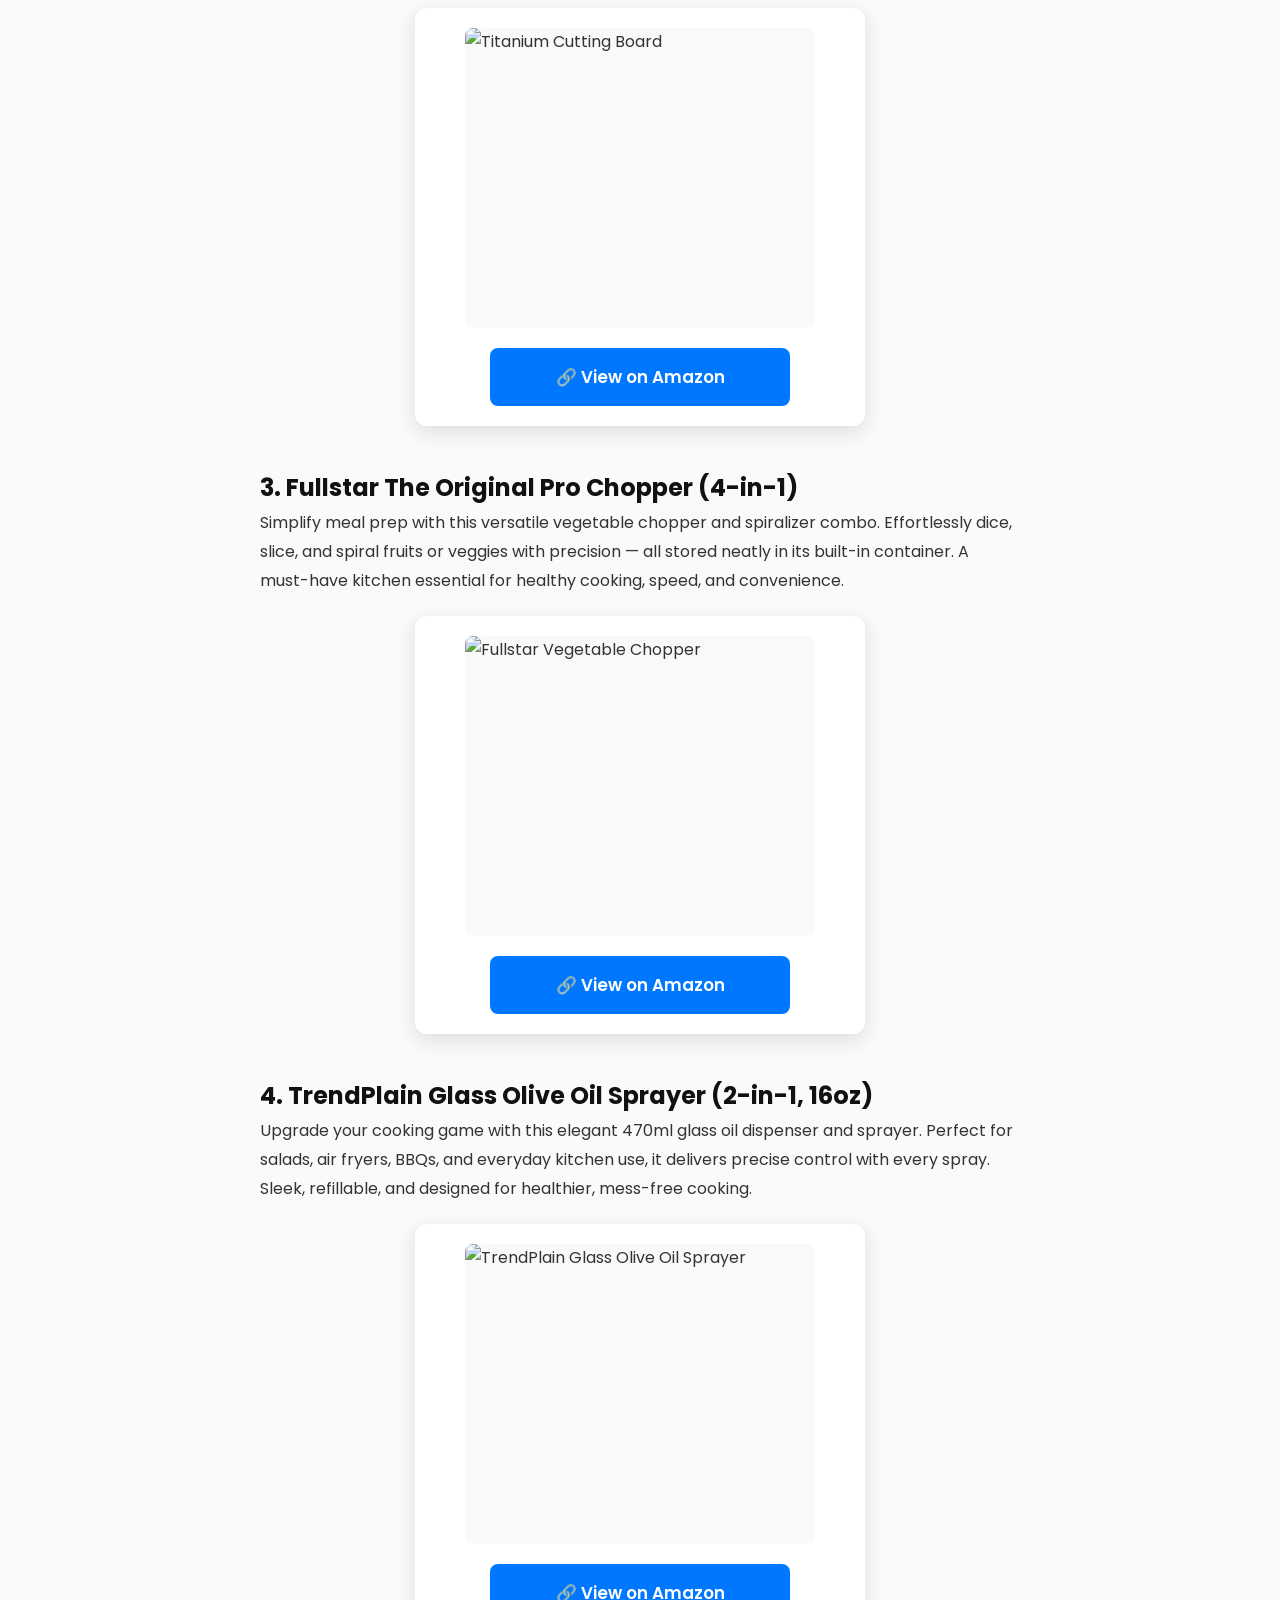
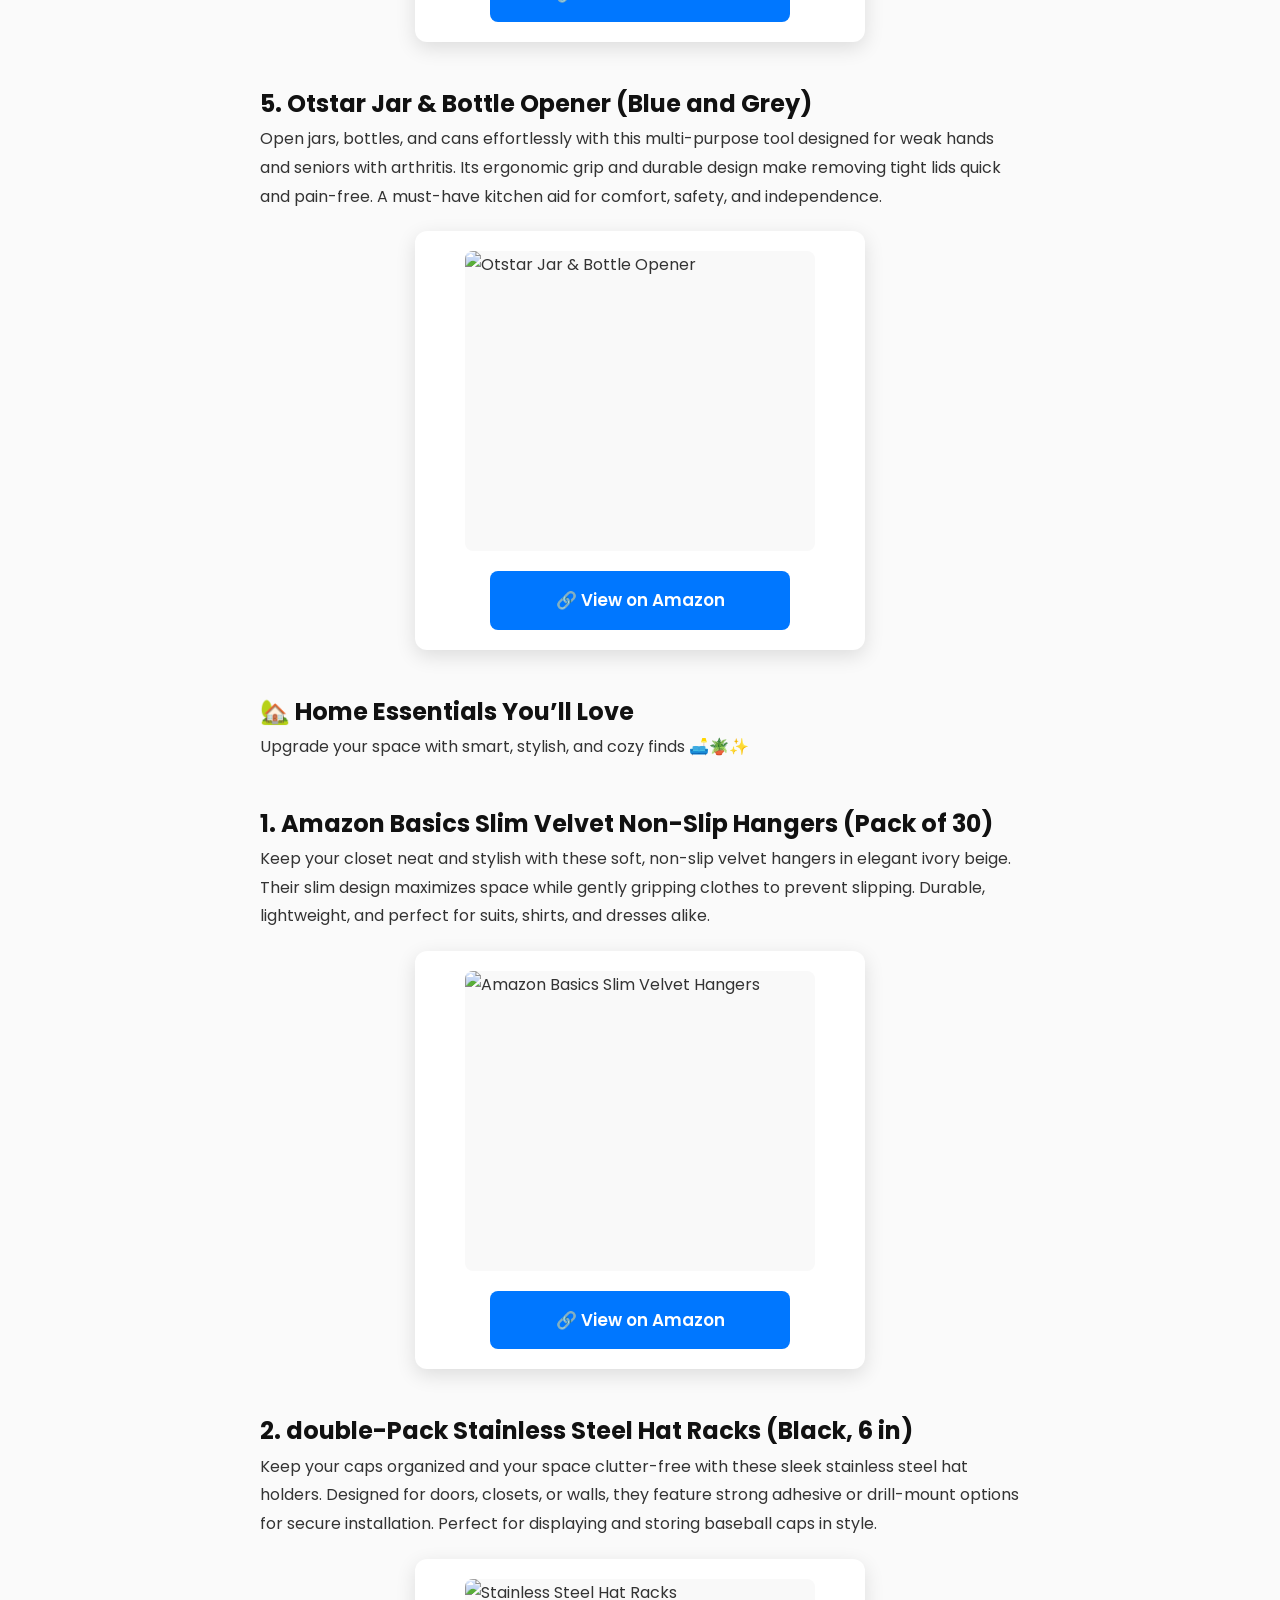
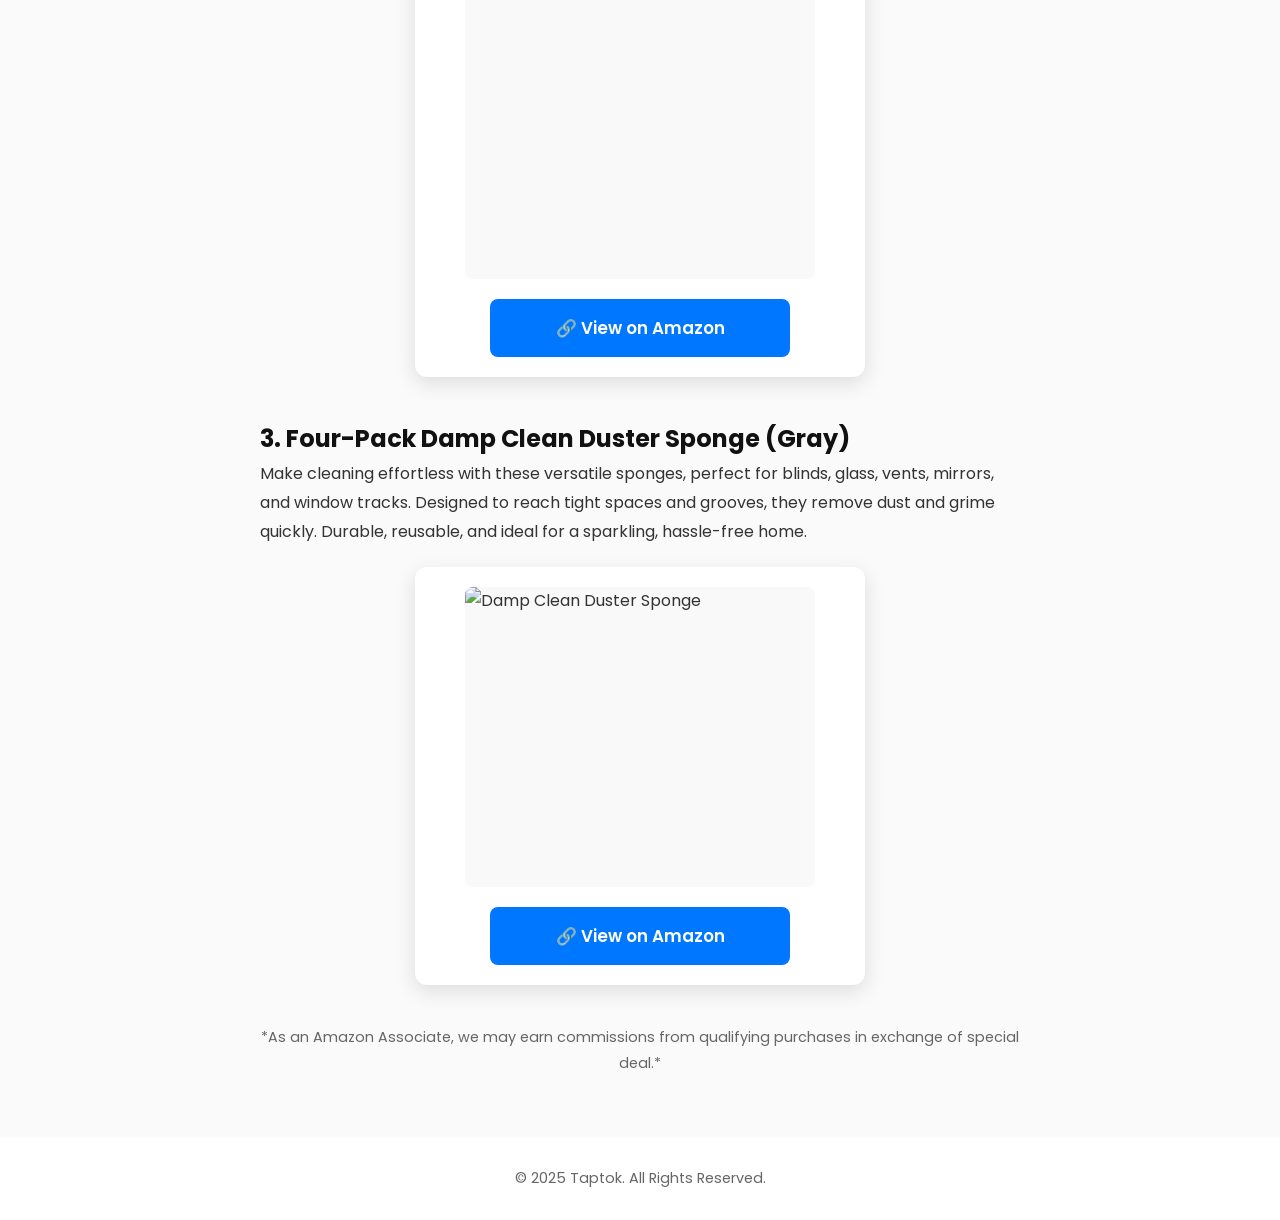
==== commit 970df322: "Add floating card design for product images and buttons Co-authored-by: wojackwoo <155271658+wojackw" ====
--- a/article.html
+++ b/article.html
@@ -1,143 +1,169 @@
-<!DOCTYPE html>
-<html lang="en">
-<head>
-  <meta charset="UTF-8">
-  <meta name="viewport" content="width=device-width, initial-scale=1.0">
-  <title>Top 5 Smart Gadgets You’ll Actually Use in 2025 | Taptok</title>
-  <link rel="stylesheet" href="style.css">
-</head>
-<body>
-
-  <!-- HEADER -->
-  <header class="header">
-    <h1><a >Smart Living Reviews</a></h1>
-    <nav class="nav">
-    <a href="index.html">Home</a>
-    <a href="article.html">articles</a>
-  </nav>
-  </header>
-
-  <!-- ARTICLE SECTION -->
-  <section class="article-hero">
-    <div class="overlay">
-      <h1>Top 5 Smart Gadgets You’ll Actually Use in 2025</h1>
-      <p>Discover which Amazon gadgets are worth your money this year.</p>
-    </div>
-  </section>
-
-  <main class="article-content">
-    <p>
-      Technology is evolving faster than ever, and every year we’re flooded with hundreds of new “smart” devices. But which ones actually make life easier? After testing dozens of trending products on Amazon, we’ve narrowed down the list to five gadgets that truly deliver — in practicality, design, and innovation.
-    </p>
-
-    <h2>1. Smart Plug </h2>
-    <p>
-      This small yet powerful device lets you control any appliance using Alexa or Google Home. Plug in your lamp or coffee maker and enjoy full voice automation. It’s an Amazon’s Choice product with over 30,000 positive reviews.
-    </p>
-    <img src="https://m.media-amazon.com/images/I/61X9Yn75OkL._AC_SL1500_.jpg" alt="Smart Plug" class="product-img">
-    <a href="https://amzn.to/42AW7rD" target="_blank" class="buy-btn">🔗 View on Amazon</a>
-
-    <h2>2. Phomemo D30 Label Maker</h2>
-    <p>
-      Make organization fun and effortless! This portable Bluetooth label printer connects to your smartphone for quick, inkless printing anywhere. Perfect for labeling home, office, school, or craft items with stylish templates and fonts.
-    </p>
-    <img src="https://m.media-amazon.com/images/I/71JlFyyPzpL._AC_SL1500_.jpg" alt="Phomemo D30 Label Maker" class="product-img">
-    <a href="https://amzn.to/4oH9EGH" target="_blank" class="buy-btn">🔗 View on Amazon</a>
-
-    <h2>3. Onlyone Water Dental Flosser</h2>
-    <p>
-      Experience deep, refreshing oral care anywhere with this 300ML portable irrigator. Featuring 4 cleaning modes and 5 jet tips, it removes plaque and debris effortlessly. Rechargeable, powerful, and perfect for maintaining a bright, healthy smile on the go.
-    </p>
-    <img src="https://m.media-amazon.com/images/I/61vGO3mN8WL._AC_SL1500_.jpg" alt="Onlyone Water Dental Flosser" class="product-img">
-    <a href="https://amzn.to/4qAYAg3" target="_blank" class="buy-btn">🔗 View on Amazon</a>
-
-    <h2>4. Portable Handheld Turbo Fan with Ice Cooling</h2>
-    <p>
-      Stay refreshed anywhere with this high-speed 25,550 RPM rechargeable fan. Offers 5 adjustable speeds and up to 12 hours of continuous cooling. Perfect for travel, camping, outdoor activities, or hiking adventures.
-    </p>
-    <img src="https://m.media-amazon.com/images/I/71QXm0xBpYL._AC_SL1500_.jpg" alt="Portable Handheld Turbo Fan" class="product-img">
-    <a href="https://amzn.to/49mnp98" target="_blank" class="buy-btn">🔗 View on Amazon</a>
-
-    <h2>5. Glocusent Book Light</h2>
-    <p>
-      Enjoy comfortable reading anywhere with this flexible, rechargeable neck light. Featuring 3 color temperatures and 6 brightness levels, it provides up to 80 hours of soft, adjustable illumination. Perfect for bedtime reading, crafting, camping, or thoughtful gifts for book lovers.
-    </p>
-    <img src="https://m.media-amazon.com/images/I/61kJT8P+BmL._AC_SL1500_.jpg" alt="Glocusent Book Light" class="product-img">
-    <a href="https://amzn.to/3L0Vi5t" target="_blank" class="buy-btn">🔗 View on Amazon</a>
-           
-		   <!-- kitchen -->
-		  
-		  <h2>🍳 Kitchen Essentials You’ll Love</h2>
-           <p>Upgrade your cooking space with our favorite tools and gadgets 🧂🍽️</p>
-          
-	<h2>1. Etekcity Food Kitchen Scale</h2>
-         <p>Achieve your nutrition goals with precision using this sleek digital kitchen scale. Weigh in grams or ounces, perfect for baking, keto, cooking, and meal prep, all with a bright LCD display and durable 304 stainless steel surface. Upgrade your kitchen game and get accurate, effortless portions every time. </p>
-            <img src="https://m.media-amazon.com/images/I/71T+boBWjUL._AC_SL1500_.jpg" alt="Etekcity Food Kitchen Scale" class="product-img">
-            <a href="https://amzn.to/47b5MrA" target="_blank" class="buy-btn">🔗 View on Amazon</a>
-           
-<h2>2. Titanium Cutting Board for Kitchen</h2>
-         <p>Crafted from pure food-grade titanium, this large 16″ × 11″ double-sided board delivers a hygienic, odor-free surface that resists scratches and warping. With two distinct sides—one for fruits & veggies, one for meats—it’s designed for versatility and safety in the kitchen. Easy to clean, durable, and engineered for everyday cooking, meal prep, and even outdoor use. </p>
-            <img src="https://m.media-amazon.com/images/I/71vQBE+xwPL._AC_SL1500_.jpg" alt="Titanium Cutting Board" class="product-img">
-            <a href="https://amzn.to/48NjgLl" target="_blank" class="buy-btn">🔗 View on Amazon</a>
-           
-<h2>3. Fullstar The Original Pro Chopper (4-in-1)</h2>
-         <p>Simplify meal prep with this versatile vegetable chopper and spiralizer combo. Effortlessly dice, slice, and spiral fruits or veggies with precision — all stored neatly in its built-in container. A must-have kitchen essential for healthy cooking, speed, and convenience. </p>
-            <img src="https://m.media-amazon.com/images/I/81mJB4Bu4KL._AC_SL1500_.jpg" alt="Fullstar Vegetable Chopper" class="product-img">
-            <a href="https://amzn.to/43uxcWU" target="_blank" class="buy-btn">🔗 View on Amazon</a>
-           
-<h2>4. TrendPlain Glass Olive Oil Sprayer (2-in-1, 16oz)</h2>
-         <p> Upgrade your cooking game with this elegant 470ml glass oil dispenser and sprayer. Perfect for salads, air fryers, BBQs, and everyday kitchen use, it delivers precise control with every spray. Sleek, refillable, and designed for healthier, mess-free cooking. </p>
-            <img src="https://m.media-amazon.com/images/I/61fYoP+h6hL._AC_SL1500_.jpg" alt="TrendPlain Glass Olive Oil Sprayer" class="product-img">
-            <a href="https://amzn.to/4hxaumU" target="_blank" class="buy-btn">🔗 View on Amazon</a>
-           
-<h2>5. Otstar Jar & Bottle Opener (Blue and Grey)</h2>
-         <p>Open jars, bottles, and cans effortlessly with this multi-purpose tool designed for weak hands and seniors with arthritis. Its ergonomic grip and durable design make removing tight lids quick and pain-free. A must-have kitchen aid for comfort, safety, and independence. </p>
-            <img src="https://m.media-amazon.com/images/I/71WD9eJP4DL._AC_SL1500_.jpg" alt="Otstar Jar & Bottle Opener" class="product-img">
-            <a href="https://amzn.to/3La6dJV" target="_blank" class="buy-btn">🔗 View on Amazon</a>
-           
-
-
-
-<!-- homehacks -->
-		  
-		  <h2>🏡 Home Essentials You’ll Love</h2>
-<p>Upgrade your space with smart, stylish, and cozy finds 🛋️🪴✨</p>
-
-	<h2>1. Amazon Basics Slim Velvet Non-Slip Hangers (Pack of 30)</h2>
-         <p>Keep your closet neat and stylish with these soft, non-slip velvet hangers in elegant ivory beige. Their slim design maximizes space while gently gripping clothes to prevent slipping. Durable, lightweight, and perfect for suits, shirts, and dresses alike. </p>
-            <img src="https://m.media-amazon.com/images/I/71wpNaMhTdL._AC_SL1500_.jpg" alt="Amazon Basics Slim Velvet Hangers" class="product-img">
-            <a href="https://amzn.to/438wTkp" target="_blank" class="buy-btn">🔗 View on Amazon</a>
-           
-<h2>2. double-Pack Stainless Steel Hat Racks (Black, 6 in)</h2>
-         <p>Keep your caps organized and your space clutter-free with these sleek stainless steel hat holders. Designed for doors, closets, or walls, they feature strong adhesive or drill-mount options for secure installation. Perfect for displaying and storing baseball caps in style. </p>
-            <img src="https://m.media-amazon.com/images/I/61HsLKl1YmL._AC_SL1500_.jpg" alt="Stainless Steel Hat Racks" class="product-img">
-            <a href="https://amzn.to/3W0eeU8" target="_blank" class="buy-btn">🔗 View on Amazon</a>
-           
-<h2>3. Four-Pack Damp Clean Duster Sponge (Gray)</h2>
-         <p>Make cleaning effortless with these versatile sponges, perfect for blinds, glass, vents, mirrors, and window tracks. Designed to reach tight spaces and grooves, they remove dust and grime quickly. Durable, reusable, and ideal for a sparkling, hassle-free home.</p>
-            <img src="https://m.media-amazon.com/images/I/71yZ3j+xOdL._AC_SL1500_.jpg" alt="Damp Clean Duster Sponge" class="product-img">
-            <a href="https://amzn.to/48NVZc1" target="_blank" class="buy-btn">🔗 View on Amazon</a>
-           
-
-
-
-
-
-
-
-
-    <p class="disclaimer">
-      *As an Amazon Associate, we may earn commissions from qualifying purchases in exchange of special deal.*
-    </p>
-  </main> 
- 
-
-  <!-- FOOTER -->
-  <footer class="footer">
-    <p>© 2025 Taptok. All Rights Reserved.</p>
-  </footer>
-
-</body>
-</html>
-
-
+<!DOCTYPE html>
+<html lang="en">
+<head>
+  <meta charset="UTF-8">
+  <meta name="viewport" content="width=device-width, initial-scale=1.0">
+  <title>Top 5 Smart Gadgets You’ll Actually Use in 2025 | Taptok</title>
+  <link rel="stylesheet" href="style.css">
+</head>
+<body>
+
+  <!-- HEADER -->
+  <header class="header">
+    <h1><a >Smart Living Reviews</a></h1>
+    <nav class="nav">
+    <a href="index.html">Home</a>
+    <a href="article.html">articles</a>
+  </nav>
+  </header>
+
+  <!-- ARTICLE SECTION -->
+  <section class="article-hero">
+    <div class="overlay">
+      <h1>Top 5 Smart Gadgets You’ll Actually Use in 2025</h1>
+      <p>Discover which Amazon gadgets are worth your money this year.</p>
+    </div>
+  </section>
+
+  <main class="article-content">
+    <p>
+      Technology is evolving faster than ever, and every year we’re flooded with hundreds of new “smart” devices. But which ones actually make life easier? After testing dozens of trending products on Amazon, we’ve narrowed down the list to five gadgets that truly deliver — in practicality, design, and innovation.
+    </p>
+
+    <h2>1. Smart Plug </h2>
+    <p>
+      This small yet powerful device lets you control any appliance using Alexa or Google Home. Plug in your lamp or coffee maker and enjoy full voice automation. It’s an Amazon’s Choice product with over 30,000 positive reviews.
+    </p>
+    <div class="product-card">
+      <img src="https://m.media-amazon.com/images/I/61X9Yn75OkL._AC_SL1500_.jpg" alt="Smart Plug" class="product-img">
+      <a href="https://amzn.to/42AW7rD" target="_blank" class="buy-btn">🔗 View on Amazon</a>
+    </div>
+
+    <h2>2. Phomemo D30 Label Maker</h2>
+    <p>
+      Make organization fun and effortless! This portable Bluetooth label printer connects to your smartphone for quick, inkless printing anywhere. Perfect for labeling home, office, school, or craft items with stylish templates and fonts.
+    </p>
+    <div class="product-card">
+      <img src="https://m.media-amazon.com/images/I/71JlFyyPzpL._AC_SL1500_.jpg" alt="Phomemo D30 Label Maker" class="product-img">
+      <a href="https://amzn.to/4oH9EGH" target="_blank" class="buy-btn">🔗 View on Amazon</a>
+    </div>
+
+    <h2>3. Onlyone Water Dental Flosser</h2>
+    <p>
+      Experience deep, refreshing oral care anywhere with this 300ML portable irrigator. Featuring 4 cleaning modes and 5 jet tips, it removes plaque and debris effortlessly. Rechargeable, powerful, and perfect for maintaining a bright, healthy smile on the go.
+    </p>
+    <div class="product-card">
+      <img src="https://m.media-amazon.com/images/I/61vGO3mN8WL._AC_SL1500_.jpg" alt="Onlyone Water Dental Flosser" class="product-img">
+      <a href="https://amzn.to/4qAYAg3" target="_blank" class="buy-btn">🔗 View on Amazon</a>
+    </div>
+
+    <h2>4. Portable Handheld Turbo Fan with Ice Cooling</h2>
+    <p>
+      Stay refreshed anywhere with this high-speed 25,550 RPM rechargeable fan. Offers 5 adjustable speeds and up to 12 hours of continuous cooling. Perfect for travel, camping, outdoor activities, or hiking adventures.
+    </p>
+    <div class="product-card">
+      <img src="https://m.media-amazon.com/images/I/71QXm0xBpYL._AC_SL1500_.jpg" alt="Portable Handheld Turbo Fan" class="product-img">
+      <a href="https://amzn.to/49mnp98" target="_blank" class="buy-btn">🔗 View on Amazon</a>
+    </div>
+
+    <h2>5. Glocusent Book Light</h2>
+    <p>
+      Enjoy comfortable reading anywhere with this flexible, rechargeable neck light. Featuring 3 color temperatures and 6 brightness levels, it provides up to 80 hours of soft, adjustable illumination. Perfect for bedtime reading, crafting, camping, or thoughtful gifts for book lovers.
+    </p>
+    <div class="product-card">
+      <img src="https://m.media-amazon.com/images/I/61kJT8P+BmL._AC_SL1500_.jpg" alt="Glocusent Book Light" class="product-img">
+      <a href="https://amzn.to/3L0Vi5t" target="_blank" class="buy-btn">🔗 View on Amazon</a>
+    </div>
+           
+		   <!-- kitchen -->
+		  
+		  <h2>🍳 Kitchen Essentials You’ll Love</h2>
+           <p>Upgrade your cooking space with our favorite tools and gadgets 🧂🍽️</p>
+          
+	<h2>1. Etekcity Food Kitchen Scale</h2>
+         <p>Achieve your nutrition goals with precision using this sleek digital kitchen scale. Weigh in grams or ounces, perfect for baking, keto, cooking, and meal prep, all with a bright LCD display and durable 304 stainless steel surface. Upgrade your kitchen game and get accurate, effortless portions every time. </p>
+            <div class="product-card">
+      <img src="https://m.media-amazon.com/images/I/71T+boBWjUL._AC_SL1500_.jpg" alt="Etekcity Food Kitchen Scale" class="product-img">
+      <a href="https://amzn.to/47b5MrA" target="_blank" class="buy-btn">🔗 View on Amazon</a>
+    </div>
+           
+<h2>2. Titanium Cutting Board for Kitchen</h2>
+         <p>Crafted from pure food-grade titanium, this large 16″ × 11″ double-sided board delivers a hygienic, odor-free surface that resists scratches and warping. With two distinct sides—one for fruits & veggies, one for meats—it’s designed for versatility and safety in the kitchen. Easy to clean, durable, and engineered for everyday cooking, meal prep, and even outdoor use. </p>
+            <div class="product-card">
+      <img src="https://m.media-amazon.com/images/I/71vQBE+xwPL._AC_SL1500_.jpg" alt="Titanium Cutting Board" class="product-img">
+      <a href="https://amzn.to/48NjgLl" target="_blank" class="buy-btn">🔗 View on Amazon</a>
+    </div>
+           
+<h2>3. Fullstar The Original Pro Chopper (4-in-1)</h2>
+         <p>Simplify meal prep with this versatile vegetable chopper and spiralizer combo. Effortlessly dice, slice, and spiral fruits or veggies with precision — all stored neatly in its built-in container. A must-have kitchen essential for healthy cooking, speed, and convenience. </p>
+            <div class="product-card">
+      <img src="https://m.media-amazon.com/images/I/81mJB4Bu4KL._AC_SL1500_.jpg" alt="Fullstar Vegetable Chopper" class="product-img">
+      <a href="https://amzn.to/43uxcWU" target="_blank" class="buy-btn">🔗 View on Amazon</a>
+    </div>
+           
+<h2>4. TrendPlain Glass Olive Oil Sprayer (2-in-1, 16oz)</h2>
+         <p> Upgrade your cooking game with this elegant 470ml glass oil dispenser and sprayer. Perfect for salads, air fryers, BBQs, and everyday kitchen use, it delivers precise control with every spray. Sleek, refillable, and designed for healthier, mess-free cooking. </p>
+            <div class="product-card">
+      <img src="https://m.media-amazon.com/images/I/61fYoP+h6hL._AC_SL1500_.jpg" alt="TrendPlain Glass Olive Oil Sprayer" class="product-img">
+      <a href="https://amzn.to/4hxaumU" target="_blank" class="buy-btn">🔗 View on Amazon</a>
+    </div>
+           
+<h2>5. Otstar Jar & Bottle Opener (Blue and Grey)</h2>
+         <p>Open jars, bottles, and cans effortlessly with this multi-purpose tool designed for weak hands and seniors with arthritis. Its ergonomic grip and durable design make removing tight lids quick and pain-free. A must-have kitchen aid for comfort, safety, and independence. </p>
+            <div class="product-card">
+      <img src="https://m.media-amazon.com/images/I/71WD9eJP4DL._AC_SL1500_.jpg" alt="Otstar Jar & Bottle Opener" class="product-img">
+      <a href="https://amzn.to/3La6dJV" target="_blank" class="buy-btn">🔗 View on Amazon</a>
+    </div>
+           
+
+
+
+<!-- homehacks -->
+		  
+		  <h2>🏡 Home Essentials You’ll Love</h2>
+<p>Upgrade your space with smart, stylish, and cozy finds 🛋️🪴✨</p>
+
+	<h2>1. Amazon Basics Slim Velvet Non-Slip Hangers (Pack of 30)</h2>
+         <p>Keep your closet neat and stylish with these soft, non-slip velvet hangers in elegant ivory beige. Their slim design maximizes space while gently gripping clothes to prevent slipping. Durable, lightweight, and perfect for suits, shirts, and dresses alike. </p>
+            <div class="product-card">
+      <img src="https://m.media-amazon.com/images/I/71wpNaMhTdL._AC_SL1500_.jpg" alt="Amazon Basics Slim Velvet Hangers" class="product-img">
+      <a href="https://amzn.to/438wTkp" target="_blank" class="buy-btn">🔗 View on Amazon</a>
+    </div>
+           
+<h2>2. double-Pack Stainless Steel Hat Racks (Black, 6 in)</h2>
+         <p>Keep your caps organized and your space clutter-free with these sleek stainless steel hat holders. Designed for doors, closets, or walls, they feature strong adhesive or drill-mount options for secure installation. Perfect for displaying and storing baseball caps in style. </p>
+            <div class="product-card">
+      <img src="https://m.media-amazon.com/images/I/61HsLKl1YmL._AC_SL1500_.jpg" alt="Stainless Steel Hat Racks" class="product-img">
+      <a href="https://amzn.to/3W0eeU8" target="_blank" class="buy-btn">🔗 View on Amazon</a>
+    </div>
+           
+<h2>3. Four-Pack Damp Clean Duster Sponge (Gray)</h2>
+         <p>Make cleaning effortless with these versatile sponges, perfect for blinds, glass, vents, mirrors, and window tracks. Designed to reach tight spaces and grooves, they remove dust and grime quickly. Durable, reusable, and ideal for a sparkling, hassle-free home.</p>
+            <div class="product-card">
+      <img src="https://m.media-amazon.com/images/I/71yZ3j+xOdL._AC_SL1500_.jpg" alt="Damp Clean Duster Sponge" class="product-img">
+      <a href="https://amzn.to/48NVZc1" target="_blank" class="buy-btn">🔗 View on Amazon</a>
+    </div>
+           
+
+
+
+
+
+
+
+
+    <p class="disclaimer">
+      *As an Amazon Associate, we may earn commissions from qualifying purchases in exchange of special deal.*
+    </p>
+  </main> 
+ 
+
+  <!-- FOOTER -->
+  <footer class="footer">
+    <p>© 2025 Taptok. All Rights Reserved.</p>
+  </footer>
+
+</body>
+</html>
+
+
--- a/style.css
+++ b/style.css
@@ -145,31 +145,54 @@
   color: #111;
 }
 
+.product-card {
+  background: #fff;
+  border-radius: 12px;
+  padding: 20px;
+  margin: 20px auto;
+  max-width: 450px;
+  box-shadow: 0 6px 20px rgba(0,0,0,0.12);
+  transition: transform 0.3s ease, box-shadow 0.3s ease;
+  display: flex;
+  flex-direction: column;
+  align-items: center;
+}
+
+.product-card:hover {
+  transform: translateY(-5px);
+  box-shadow: 0 8px 25px rgba(0,0,0,0.18);
+}
+
 .product-img {
   display: block;
   width: 100%;
-  max-width: 400px;
+  max-width: 350px;
   height: 300px;
-  object-fit: cover;
-  margin: 15px auto;
+  object-fit: contain;
+  margin: 0 auto 20px;
   border-radius: 8px;
-  box-shadow: 0 4px 10px rgba(0,0,0,0.1);
+  background: #f9f9f9;
 }
 
 .buy-btn {
-  display: inline-block;
-  margin-top: 10px;
-  padding: 10px 20px;
+  display: block;
+  width: 100%;
+  max-width: 300px;
+  margin: 0 auto;
+  padding: 14px 28px;
   background: #0077ff;
   color: white;
-  border-radius: 6px;
-  text-decoration: none;
-  font-weight: 600;
-  transition: background 0.3s;
+  border-radius: 8px;
+  text-decoration: none;
+  font-weight: 600;
+  text-align: center;
+  transition: background 0.3s, transform 0.2s;
+  font-size: 1.05rem;
 }
 
 .buy-btn:hover {
   background: #0059c9;
+  transform: scale(1.02);
 }
 
 .disclaimer {
@@ -238,3 +261,30 @@
   margin-top: 40px;
   font-size: 0.9rem;
 }
+
+/* Responsive design for product cards */
+@media (max-width: 768px) {
+  .product-card {
+    padding: 15px;
+    margin: 15px 10px;
+  }
+  
+  .product-img {
+    height: 250px;
+  }
+}
+
+@media (max-width: 480px) {
+  .product-card {
+    padding: 12px;
+  }
+  
+  .product-img {
+    height: 200px;
+  }
+  
+  .buy-btn {
+    font-size: 1rem;
+    padding: 12px 24px;
+  }
+}
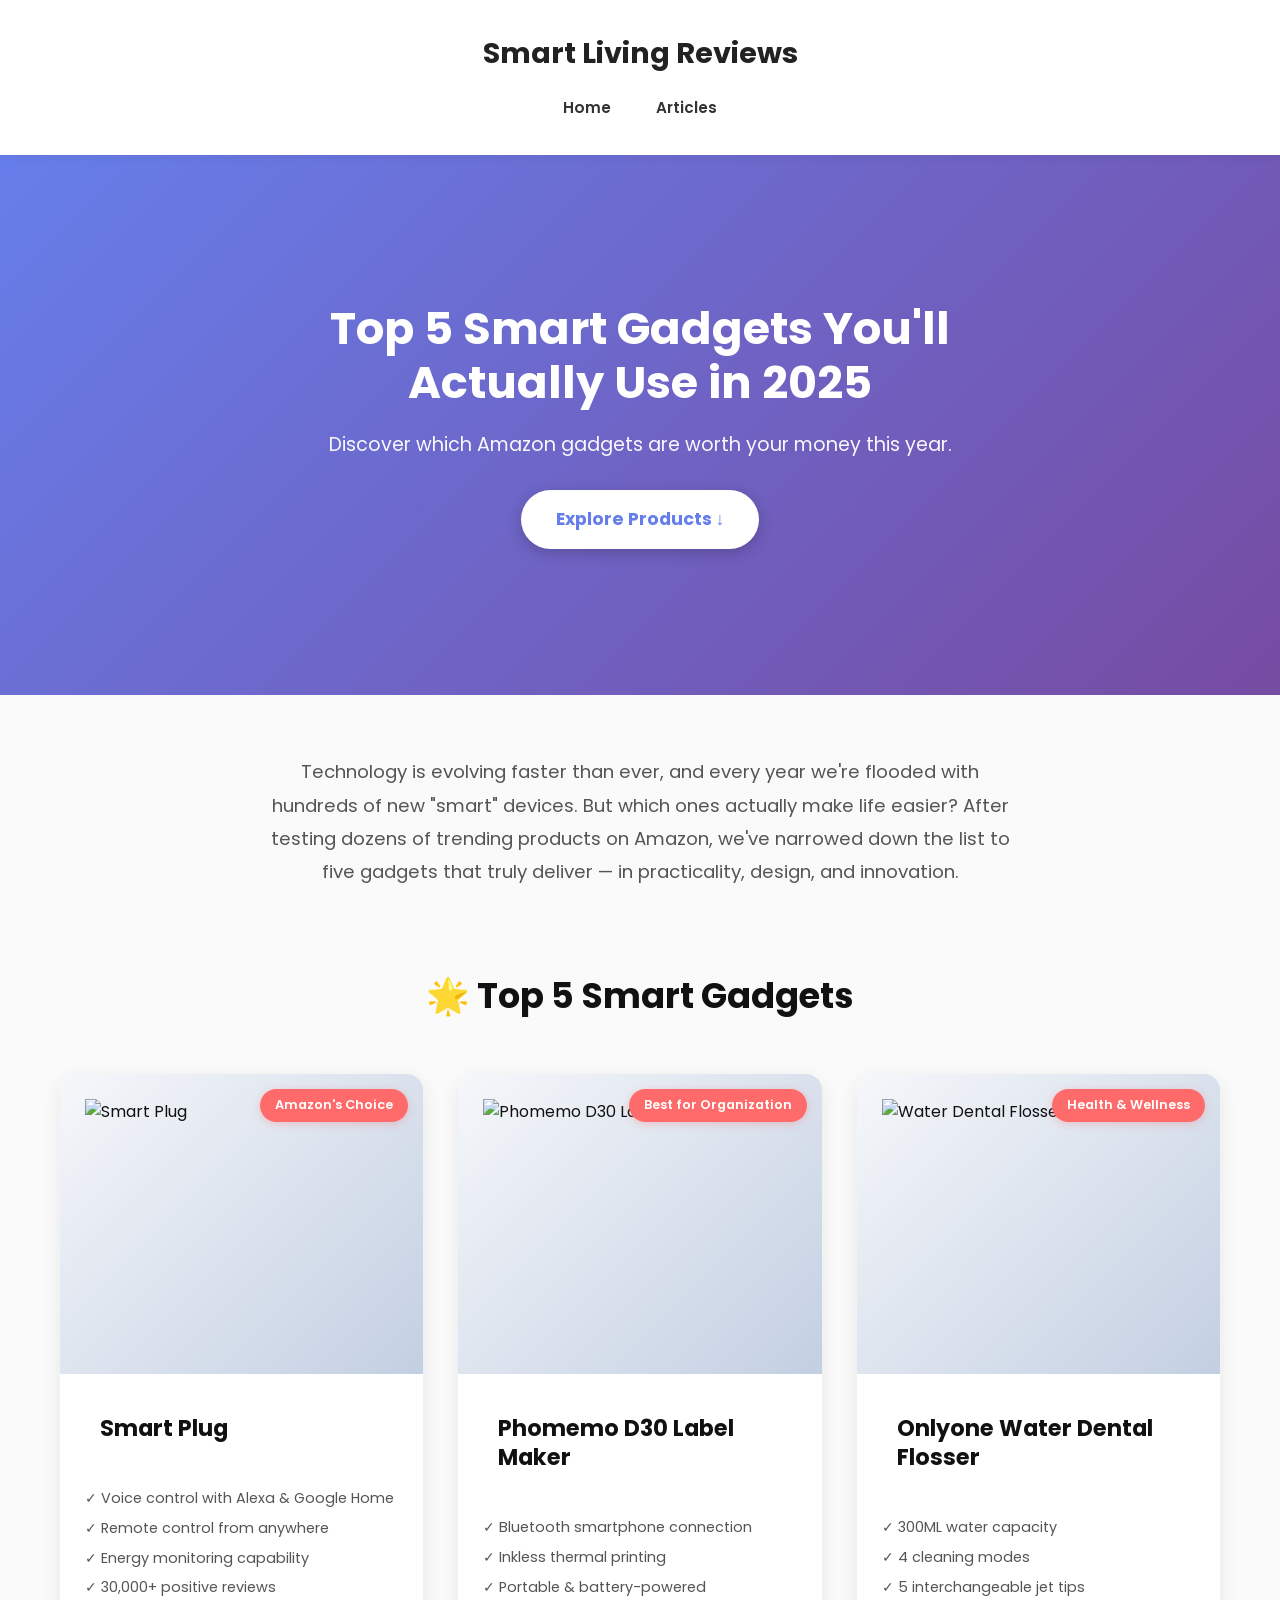
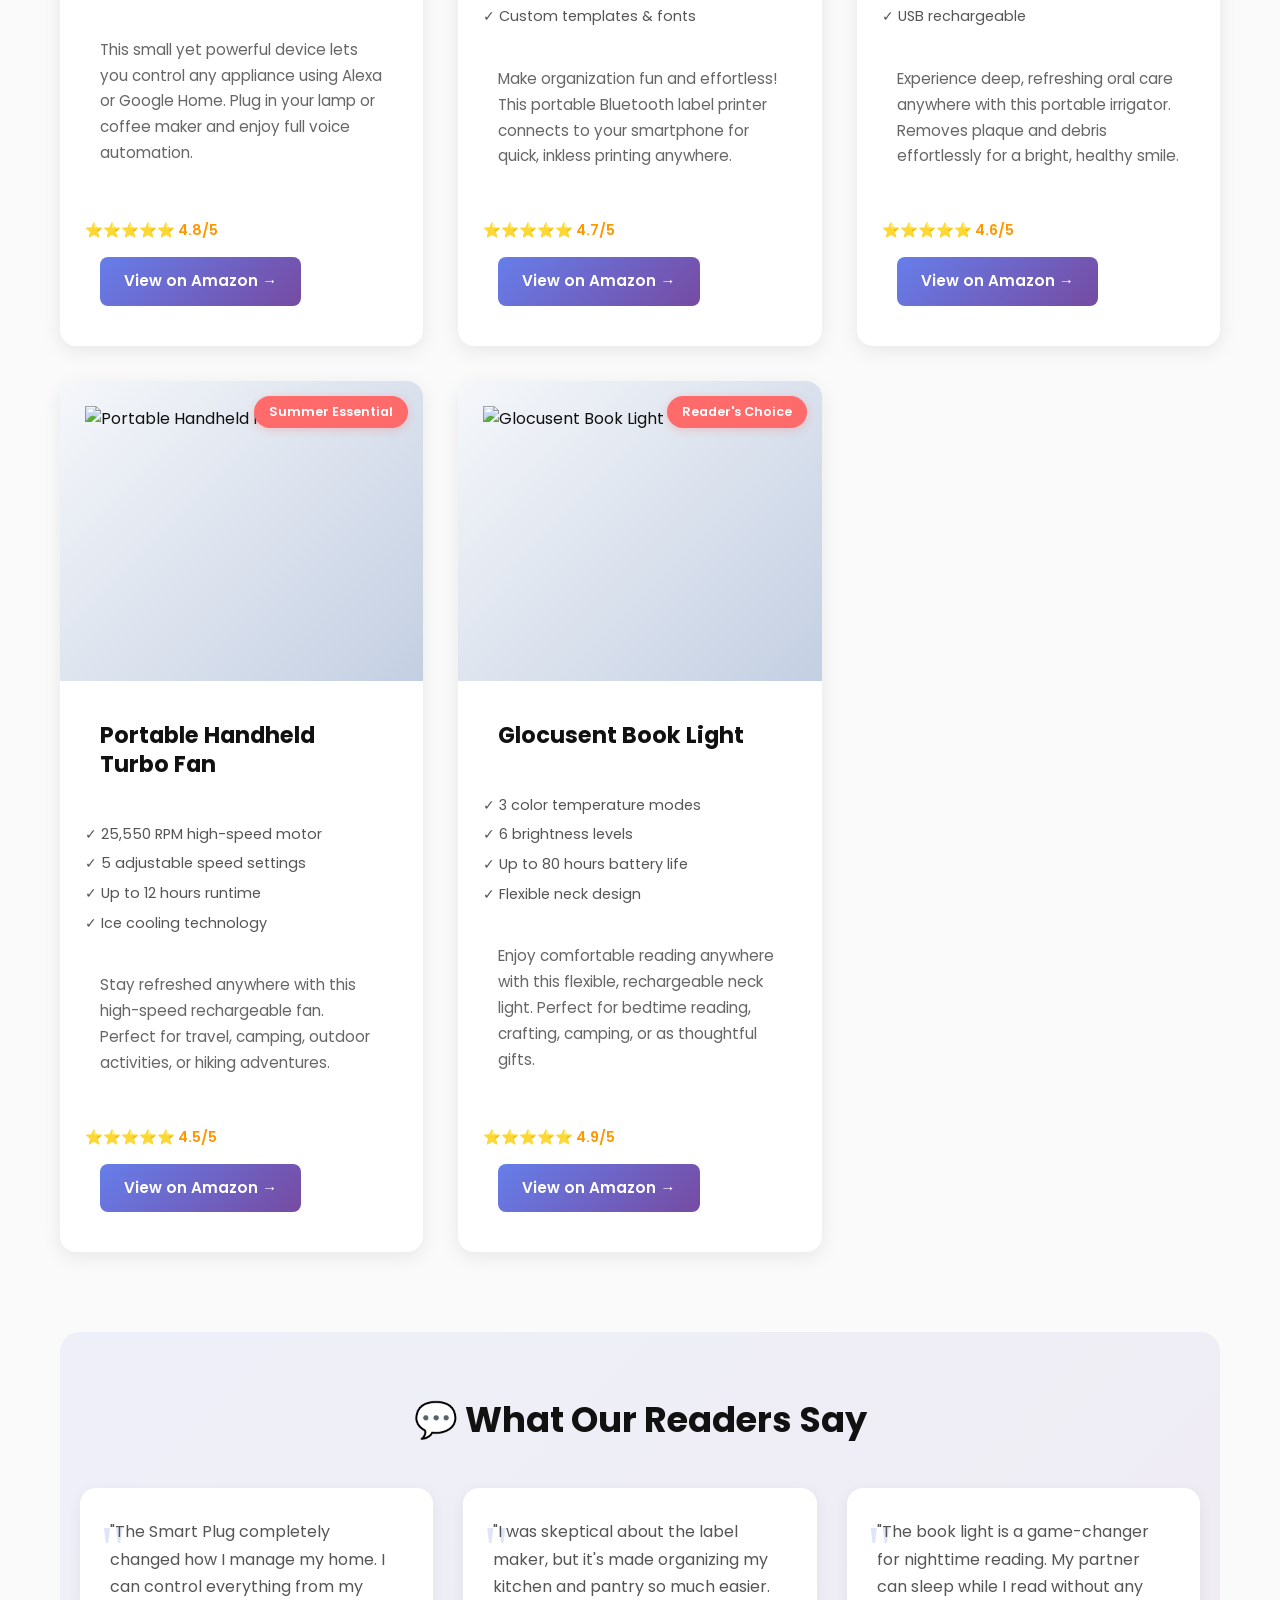
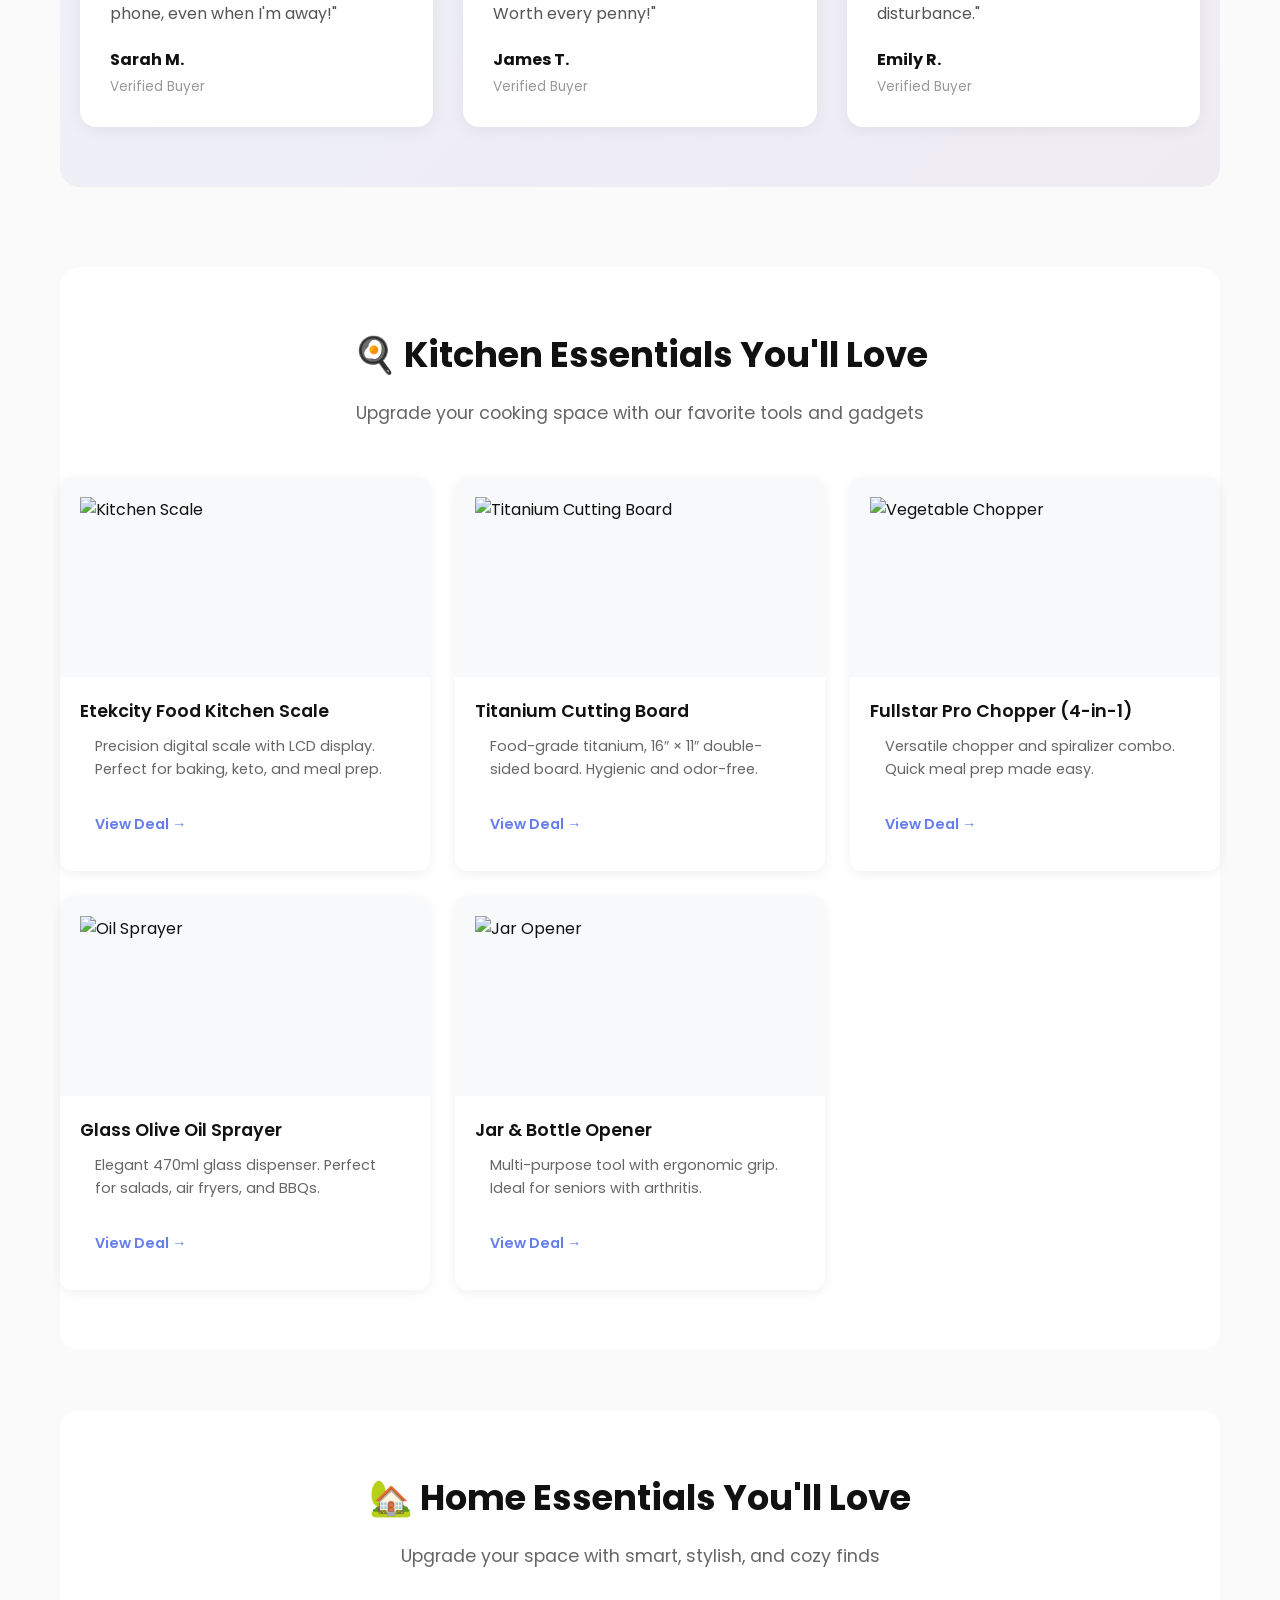
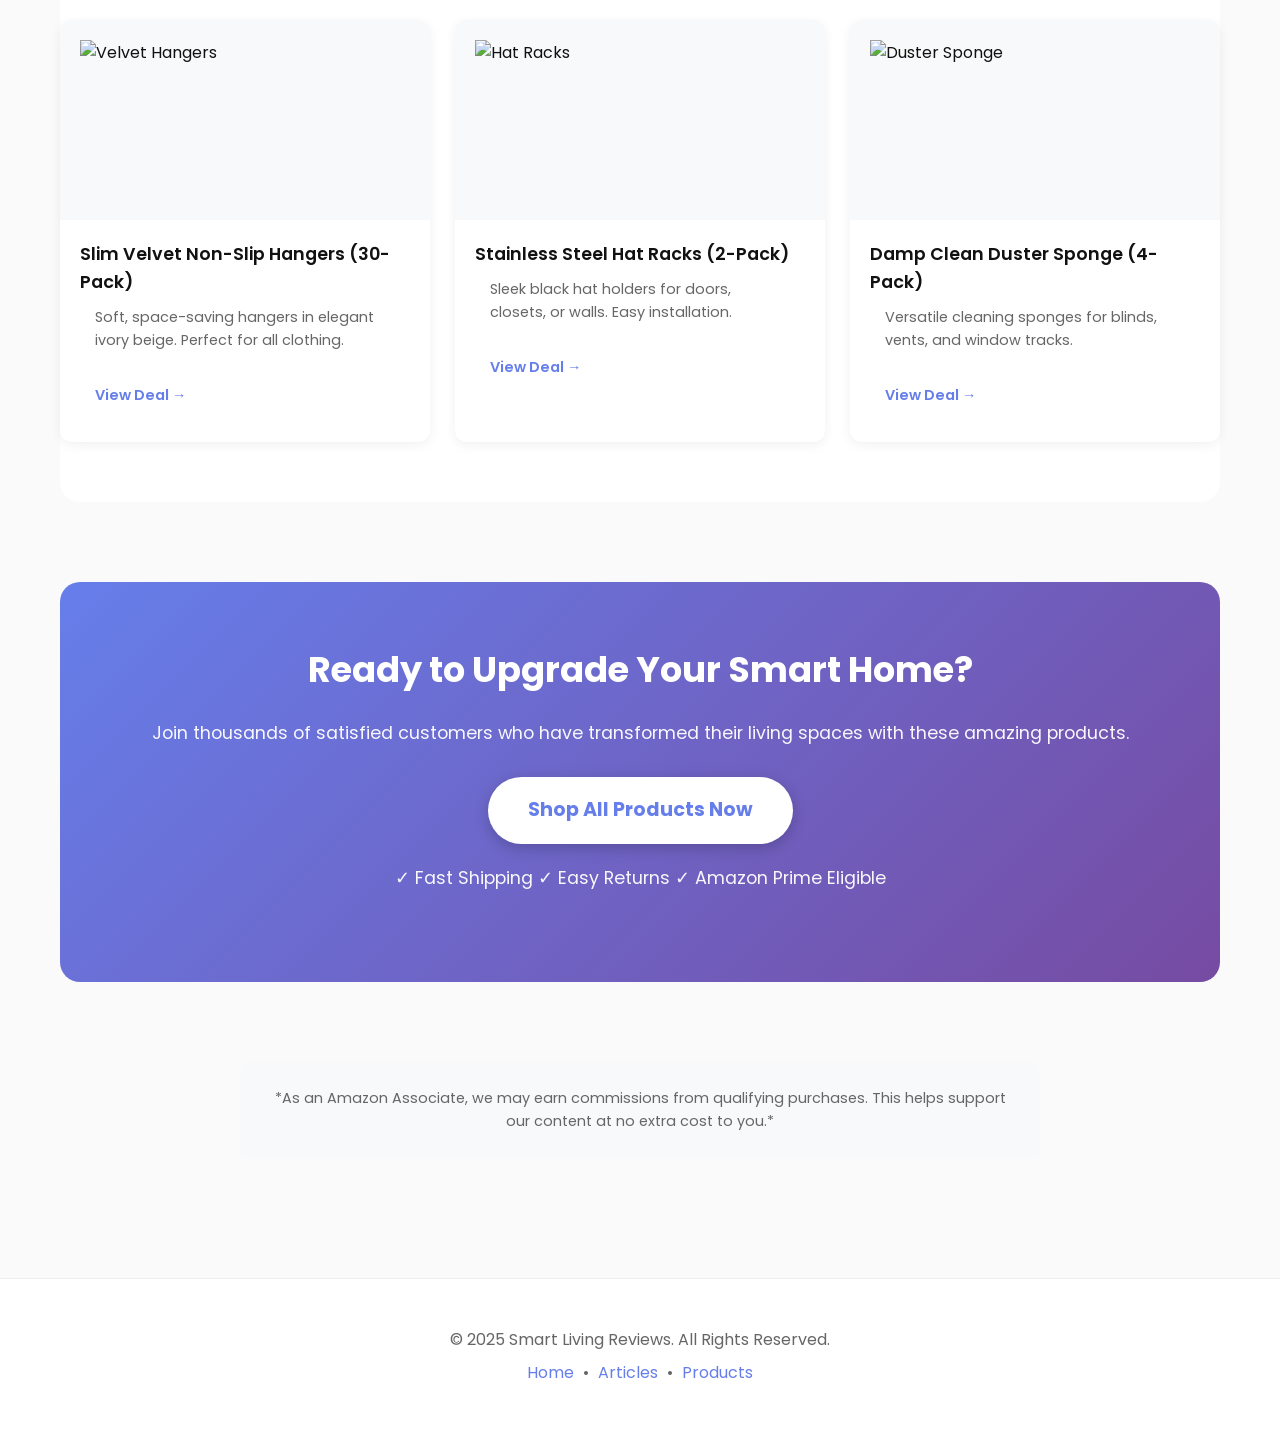
==== commit 002b2b23: "Complete modern redesign of article.html with product showcase, testimonials, and responsive layout " ====
--- a/article.html
+++ b/article.html
@@ -3,167 +3,364 @@
 <head>
   <meta charset="UTF-8">
   <meta name="viewport" content="width=device-width, initial-scale=1.0">
-  <title>Top 5 Smart Gadgets You’ll Actually Use in 2025 | Taptok</title>
+  <title>Top 5 Smart Gadgets You'll Actually Use in 2025 | Smart Living Reviews</title>
   <link rel="stylesheet" href="style.css">
 </head>
 <body>
 
-  <!-- HEADER -->
+  <!-- ===== HEADER SECTION ===== -->
   <header class="header">
-    <h1><a >Smart Living Reviews</a></h1>
+    <h1><a href="index.html">Smart Living Reviews</a></h1>
     <nav class="nav">
-    <a href="index.html">Home</a>
-    <a href="article.html">articles</a>
-  </nav>
+      <a href="index.html">Home</a>
+      <a href="article.html">Articles</a>
+    </nav>
   </header>
 
-  <!-- ARTICLE SECTION -->
+  <!-- ===== HERO SECTION - Main product showcase with eye-catching visual ===== -->
   <section class="article-hero">
     <div class="overlay">
-      <h1>Top 5 Smart Gadgets You’ll Actually Use in 2025</h1>
+      <h1>Top 5 Smart Gadgets You'll Actually Use in 2025</h1>
       <p>Discover which Amazon gadgets are worth your money this year.</p>
+      <a href="#products" class="cta-btn">Explore Products ↓</a>
     </div>
   </section>
 
+  <!-- ===== MAIN CONTENT ===== -->
   <main class="article-content">
-    <p>
-      Technology is evolving faster than ever, and every year we’re flooded with hundreds of new “smart” devices. But which ones actually make life easier? After testing dozens of trending products on Amazon, we’ve narrowed down the list to five gadgets that truly deliver — in practicality, design, and innovation.
+    
+    <!-- Introduction Section -->
+    <div class="intro-section">
+      <p>
+        Technology is evolving faster than ever, and every year we're flooded with hundreds of new "smart" devices. But which ones actually make life easier? After testing dozens of trending products on Amazon, we've narrowed down the list to five gadgets that truly deliver — in practicality, design, and innovation.
+      </p>
+    </div>
+
+    <!-- ===== PRODUCT SHOWCASE SECTION ===== -->
+    <section id="products" class="product-section">
+      <h2 class="section-title">🌟 Top 5 Smart Gadgets</h2>
+      
+      <div class="product-grid">
+        
+        <!-- Product Card 1 -->
+        <article class="product-card">
+          <div class="product-image">
+            <img src="https://m.media-amazon.com/images/I/61afxjRt3PL._AC_SL1500_.jpg" alt="Smart Plug" loading="lazy">
+            <span class="badge">Amazon's Choice</span>
+          </div>
+          <div class="product-details">
+            <h3>Smart Plug</h3>
+            
+            <!-- Features List -->
+            <ul class="features-list">
+              <li>✓ Voice control with Alexa & Google Home</li>
+              <li>✓ Remote control from anywhere</li>
+              <li>✓ Energy monitoring capability</li>
+              <li>✓ 30,000+ positive reviews</li>
+            </ul>
+            
+            <p class="product-description">
+              This small yet powerful device lets you control any appliance using Alexa or Google Home. Plug in your lamp or coffee maker and enjoy full voice automation.
+            </p>
+            
+            <div class="product-footer">
+              <span class="rating">⭐⭐⭐⭐⭐ 4.8/5</span>
+              <a href="https://amzn.to/42AW7rD" target="_blank" class="buy-btn">View on Amazon →</a>
+            </div>
+          </div>
+        </article>
+
+        <!-- Product Card 2 -->
+        <article class="product-card">
+          <div class="product-image">
+            <img src="https://m.media-amazon.com/images/I/71dL0O7t3dL._AC_SL1500_.jpg" alt="Phomemo D30 Label Maker" loading="lazy">
+            <span class="badge">Best for Organization</span>
+          </div>
+          <div class="product-details">
+            <h3>Phomemo D30 Label Maker</h3>
+            
+            <ul class="features-list">
+              <li>✓ Bluetooth smartphone connection</li>
+              <li>✓ Inkless thermal printing</li>
+              <li>✓ Portable & battery-powered</li>
+              <li>✓ Custom templates & fonts</li>
+            </ul>
+            
+            <p class="product-description">
+              Make organization fun and effortless! This portable Bluetooth label printer connects to your smartphone for quick, inkless printing anywhere.
+            </p>
+            
+            <div class="product-footer">
+              <span class="rating">⭐⭐⭐⭐⭐ 4.7/5</span>
+              <a href="https://amzn.to/4oH9EGH" target="_blank" class="buy-btn">View on Amazon →</a>
+            </div>
+          </div>
+        </article>
+
+        <!-- Product Card 3 -->
+        <article class="product-card">
+          <div class="product-image">
+            <img src="https://m.media-amazon.com/images/I/61yjBqW2VjL._AC_SL1500_.jpg" alt="Water Dental Flosser" loading="lazy">
+            <span class="badge">Health & Wellness</span>
+          </div>
+          <div class="product-details">
+            <h3>Onlyone Water Dental Flosser</h3>
+            
+            <ul class="features-list">
+              <li>✓ 300ML water capacity</li>
+              <li>✓ 4 cleaning modes</li>
+              <li>✓ 5 interchangeable jet tips</li>
+              <li>✓ USB rechargeable</li>
+            </ul>
+            
+            <p class="product-description">
+              Experience deep, refreshing oral care anywhere with this portable irrigator. Removes plaque and debris effortlessly for a bright, healthy smile.
+            </p>
+            
+            <div class="product-footer">
+              <span class="rating">⭐⭐⭐⭐⭐ 4.6/5</span>
+              <a href="https://amzn.to/4qAYAg3" target="_blank" class="buy-btn">View on Amazon →</a>
+            </div>
+          </div>
+        </article>
+
+        <!-- Product Card 4 -->
+        <article class="product-card">
+          <div class="product-image">
+            <img src="https://m.media-amazon.com/images/I/71YOElO3WpL._AC_SL1500_.jpg" alt="Portable Handheld Fan" loading="lazy">
+            <span class="badge">Summer Essential</span>
+          </div>
+          <div class="product-details">
+            <h3>Portable Handheld Turbo Fan</h3>
+            
+            <ul class="features-list">
+              <li>✓ 25,550 RPM high-speed motor</li>
+              <li>✓ 5 adjustable speed settings</li>
+              <li>✓ Up to 12 hours runtime</li>
+              <li>✓ Ice cooling technology</li>
+            </ul>
+            
+            <p class="product-description">
+              Stay refreshed anywhere with this high-speed rechargeable fan. Perfect for travel, camping, outdoor activities, or hiking adventures.
+            </p>
+            
+            <div class="product-footer">
+              <span class="rating">⭐⭐⭐⭐⭐ 4.5/5</span>
+              <a href="https://amzn.to/49mnp98" target="_blank" class="buy-btn">View on Amazon →</a>
+            </div>
+          </div>
+        </article>
+
+        <!-- Product Card 5 -->
+        <article class="product-card">
+          <div class="product-image">
+            <img src="https://m.media-amazon.com/images/I/61gQLM0XPPL._AC_SL1500_.jpg" alt="Glocusent Book Light" loading="lazy">
+            <span class="badge">Reader's Choice</span>
+          </div>
+          <div class="product-details">
+            <h3>Glocusent Book Light</h3>
+            
+            <ul class="features-list">
+              <li>✓ 3 color temperature modes</li>
+              <li>✓ 6 brightness levels</li>
+              <li>✓ Up to 80 hours battery life</li>
+              <li>✓ Flexible neck design</li>
+            </ul>
+            
+            <p class="product-description">
+              Enjoy comfortable reading anywhere with this flexible, rechargeable neck light. Perfect for bedtime reading, crafting, camping, or as thoughtful gifts.
+            </p>
+            
+            <div class="product-footer">
+              <span class="rating">⭐⭐⭐⭐⭐ 4.9/5</span>
+              <a href="https://amzn.to/3L0Vi5t" target="_blank" class="buy-btn">View on Amazon →</a>
+            </div>
+          </div>
+        </article>
+
+      </div>
+    </section>
+
+    <!-- ===== CUSTOMER TESTIMONIALS SECTION ===== -->
+    <section class="testimonials-section">
+      <h2 class="section-title">💬 What Our Readers Say</h2>
+      
+      <div class="testimonials-grid">
+        <div class="testimonial-card">
+          <div class="quote-icon">"</div>
+          <p class="testimonial-text">
+            "The Smart Plug completely changed how I manage my home. I can control everything from my phone, even when I'm away!"
+          </p>
+          <div class="testimonial-author">
+            <strong>Sarah M.</strong>
+            <span>Verified Buyer</span>
+          </div>
+        </div>
+
+        <div class="testimonial-card">
+          <div class="quote-icon">"</div>
+          <p class="testimonial-text">
+            "I was skeptical about the label maker, but it's made organizing my kitchen and pantry so much easier. Worth every penny!"
+          </p>
+          <div class="testimonial-author">
+            <strong>James T.</strong>
+            <span>Verified Buyer</span>
+          </div>
+        </div>
+
+        <div class="testimonial-card">
+          <div class="quote-icon">"</div>
+          <p class="testimonial-text">
+            "The book light is a game-changer for nighttime reading. My partner can sleep while I read without any disturbance."
+          </p>
+          <div class="testimonial-author">
+            <strong>Emily R.</strong>
+            <span>Verified Buyer</span>
+          </div>
+        </div>
+      </div>
+    </section>
+
+    <!-- ===== ADDITIONAL CATEGORIES ===== -->
+    
+    <!-- Kitchen Essentials Section -->
+    <section class="product-section secondary-section">
+      <div class="section-header">
+        <h2 class="section-title">🍳 Kitchen Essentials You'll Love</h2>
+        <p class="section-subtitle">Upgrade your cooking space with our favorite tools and gadgets</p>
+      </div>
+      
+      <div class="product-grid compact">
+        
+        <article class="product-card-compact">
+          <div class="compact-image">
+            <img src="https://m.media-amazon.com/images/I/71u9FdkYSBL._AC_SL1500_.jpg" alt="Kitchen Scale" loading="lazy">
+          </div>
+          <div class="compact-details">
+            <h4>Etekcity Food Kitchen Scale</h4>
+            <p>Precision digital scale with LCD display. Perfect for baking, keto, and meal prep.</p>
+            <a href="https://amzn.to/47b5MrA" target="_blank" class="compact-btn">View Deal →</a>
+          </div>
+        </article>
+
+        <article class="product-card-compact">
+          <div class="compact-image">
+            <img src="https://m.media-amazon.com/images/I/61N+MwXYH9L._AC_SL1500_.jpg" alt="Titanium Cutting Board" loading="lazy">
+          </div>
+          <div class="compact-details">
+            <h4>Titanium Cutting Board</h4>
+            <p>Food-grade titanium, 16″ × 11″ double-sided board. Hygienic and odor-free.</p>
+            <a href="https://amzn.to/48NjgLl" target="_blank" class="compact-btn">View Deal →</a>
+          </div>
+        </article>
+
+        <article class="product-card-compact">
+          <div class="compact-image">
+            <img src="https://m.media-amazon.com/images/I/81K5lYrLgNL._AC_SL1500_.jpg" alt="Vegetable Chopper" loading="lazy">
+          </div>
+          <div class="compact-details">
+            <h4>Fullstar Pro Chopper (4-in-1)</h4>
+            <p>Versatile chopper and spiralizer combo. Quick meal prep made easy.</p>
+            <a href="https://amzn.to/43uxcWU" target="_blank" class="compact-btn">View Deal →</a>
+          </div>
+        </article>
+
+        <article class="product-card-compact">
+          <div class="compact-image">
+            <img src="https://m.media-amazon.com/images/I/61wR5eVNyxL._AC_SL1500_.jpg" alt="Oil Sprayer" loading="lazy">
+          </div>
+          <div class="compact-details">
+            <h4>Glass Olive Oil Sprayer</h4>
+            <p>Elegant 470ml glass dispenser. Perfect for salads, air fryers, and BBQs.</p>
+            <a href="https://amzn.to/4hxaumU" target="_blank" class="compact-btn">View Deal →</a>
+          </div>
+        </article>
+
+        <article class="product-card-compact">
+          <div class="compact-image">
+            <img src="https://m.media-amazon.com/images/I/71AUQ7JHSYL._AC_SL1500_.jpg" alt="Jar Opener" loading="lazy">
+          </div>
+          <div class="compact-details">
+            <h4>Jar & Bottle Opener</h4>
+            <p>Multi-purpose tool with ergonomic grip. Ideal for seniors with arthritis.</p>
+            <a href="https://amzn.to/3La6dJV" target="_blank" class="compact-btn">View Deal →</a>
+          </div>
+        </article>
+
+      </div>
+    </section>
+
+    <!-- Home Essentials Section -->
+    <section class="product-section secondary-section">
+      <div class="section-header">
+        <h2 class="section-title">🏡 Home Essentials You'll Love</h2>
+        <p class="section-subtitle">Upgrade your space with smart, stylish, and cozy finds</p>
+      </div>
+      
+      <div class="product-grid compact">
+        
+        <article class="product-card-compact">
+          <div class="compact-image">
+            <img src="https://m.media-amazon.com/images/I/71aT9RfL7TL._AC_SL1500_.jpg" alt="Velvet Hangers" loading="lazy">
+          </div>
+          <div class="compact-details">
+            <h4>Slim Velvet Non-Slip Hangers (30-Pack)</h4>
+            <p>Soft, space-saving hangers in elegant ivory beige. Perfect for all clothing.</p>
+            <a href="https://amzn.to/438wTkp" target="_blank" class="compact-btn">View Deal →</a>
+          </div>
+        </article>
+
+        <article class="product-card-compact">
+          <div class="compact-image">
+            <img src="https://m.media-amazon.com/images/I/61AqjI8NCTL._AC_SL1500_.jpg" alt="Hat Racks" loading="lazy">
+          </div>
+          <div class="compact-details">
+            <h4>Stainless Steel Hat Racks (2-Pack)</h4>
+            <p>Sleek black hat holders for doors, closets, or walls. Easy installation.</p>
+            <a href="https://amzn.to/3W0eeU8" target="_blank" class="compact-btn">View Deal →</a>
+          </div>
+        </article>
+
+        <article class="product-card-compact">
+          <div class="compact-image">
+            <img src="https://m.media-amazon.com/images/I/71PwhZW7diL._AC_SL1500_.jpg" alt="Duster Sponge" loading="lazy">
+          </div>
+          <div class="compact-details">
+            <h4>Damp Clean Duster Sponge (4-Pack)</h4>
+            <p>Versatile cleaning sponges for blinds, vents, and window tracks.</p>
+            <a href="https://amzn.to/48NVZc1" target="_blank" class="compact-btn">View Deal →</a>
+          </div>
+        </article>
+
+      </div>
+    </section>
+
+    <!-- ===== CALL-TO-ACTION SECTION ===== -->
+    <section class="cta-section">
+      <div class="cta-content">
+        <h2>Ready to Upgrade Your Smart Home?</h2>
+        <p>Join thousands of satisfied customers who have transformed their living spaces with these amazing products.</p>
+        <a href="#products" class="cta-btn large">Shop All Products Now</a>
+        <p class="cta-note">✓ Fast Shipping  ✓ Easy Returns  ✓ Amazon Prime Eligible</p>
+      </div>
+    </section>
+
+    <!-- Disclaimer -->
+    <p class="disclaimer">
+      *As an Amazon Associate, we may earn commissions from qualifying purchases. This helps support our content at no extra cost to you.*
     </p>
-
-    <h2>1. Smart Plug </h2>
-    <p>
-      This small yet powerful device lets you control any appliance using Alexa or Google Home. Plug in your lamp or coffee maker and enjoy full voice automation. It’s an Amazon’s Choice product with over 30,000 positive reviews.
+    
+  </main>
+
+  <!-- ===== FOOTER ===== -->
+  <footer class="footer">
+    <p>© 2025 Smart Living Reviews. All Rights Reserved.</p>
+    <p class="footer-links">
+      <a href="index.html">Home</a> • 
+      <a href="article.html">Articles</a> • 
+      <a href="#products">Products</a>
     </p>
-    <div class="product-card">
-      <img src="https://m.media-amazon.com/images/I/61X9Yn75OkL._AC_SL1500_.jpg" alt="Smart Plug" class="product-img">
-      <a href="https://amzn.to/42AW7rD" target="_blank" class="buy-btn">🔗 View on Amazon</a>
-    </div>
-
-    <h2>2. Phomemo D30 Label Maker</h2>
-    <p>
-      Make organization fun and effortless! This portable Bluetooth label printer connects to your smartphone for quick, inkless printing anywhere. Perfect for labeling home, office, school, or craft items with stylish templates and fonts.
-    </p>
-    <div class="product-card">
-      <img src="https://m.media-amazon.com/images/I/71JlFyyPzpL._AC_SL1500_.jpg" alt="Phomemo D30 Label Maker" class="product-img">
-      <a href="https://amzn.to/4oH9EGH" target="_blank" class="buy-btn">🔗 View on Amazon</a>
-    </div>
-
-    <h2>3. Onlyone Water Dental Flosser</h2>
-    <p>
-      Experience deep, refreshing oral care anywhere with this 300ML portable irrigator. Featuring 4 cleaning modes and 5 jet tips, it removes plaque and debris effortlessly. Rechargeable, powerful, and perfect for maintaining a bright, healthy smile on the go.
-    </p>
-    <div class="product-card">
-      <img src="https://m.media-amazon.com/images/I/61vGO3mN8WL._AC_SL1500_.jpg" alt="Onlyone Water Dental Flosser" class="product-img">
-      <a href="https://amzn.to/4qAYAg3" target="_blank" class="buy-btn">🔗 View on Amazon</a>
-    </div>
-
-    <h2>4. Portable Handheld Turbo Fan with Ice Cooling</h2>
-    <p>
-      Stay refreshed anywhere with this high-speed 25,550 RPM rechargeable fan. Offers 5 adjustable speeds and up to 12 hours of continuous cooling. Perfect for travel, camping, outdoor activities, or hiking adventures.
-    </p>
-    <div class="product-card">
-      <img src="https://m.media-amazon.com/images/I/71QXm0xBpYL._AC_SL1500_.jpg" alt="Portable Handheld Turbo Fan" class="product-img">
-      <a href="https://amzn.to/49mnp98" target="_blank" class="buy-btn">🔗 View on Amazon</a>
-    </div>
-
-    <h2>5. Glocusent Book Light</h2>
-    <p>
-      Enjoy comfortable reading anywhere with this flexible, rechargeable neck light. Featuring 3 color temperatures and 6 brightness levels, it provides up to 80 hours of soft, adjustable illumination. Perfect for bedtime reading, crafting, camping, or thoughtful gifts for book lovers.
-    </p>
-    <div class="product-card">
-      <img src="https://m.media-amazon.com/images/I/61kJT8P+BmL._AC_SL1500_.jpg" alt="Glocusent Book Light" class="product-img">
-      <a href="https://amzn.to/3L0Vi5t" target="_blank" class="buy-btn">🔗 View on Amazon</a>
-    </div>
-           
-		   <!-- kitchen -->
-		  
-		  <h2>🍳 Kitchen Essentials You’ll Love</h2>
-           <p>Upgrade your cooking space with our favorite tools and gadgets 🧂🍽️</p>
-          
-	<h2>1. Etekcity Food Kitchen Scale</h2>
-         <p>Achieve your nutrition goals with precision using this sleek digital kitchen scale. Weigh in grams or ounces, perfect for baking, keto, cooking, and meal prep, all with a bright LCD display and durable 304 stainless steel surface. Upgrade your kitchen game and get accurate, effortless portions every time. </p>
-            <div class="product-card">
-      <img src="https://m.media-amazon.com/images/I/71T+boBWjUL._AC_SL1500_.jpg" alt="Etekcity Food Kitchen Scale" class="product-img">
-      <a href="https://amzn.to/47b5MrA" target="_blank" class="buy-btn">🔗 View on Amazon</a>
-    </div>
-           
-<h2>2. Titanium Cutting Board for Kitchen</h2>
-         <p>Crafted from pure food-grade titanium, this large 16″ × 11″ double-sided board delivers a hygienic, odor-free surface that resists scratches and warping. With two distinct sides—one for fruits & veggies, one for meats—it’s designed for versatility and safety in the kitchen. Easy to clean, durable, and engineered for everyday cooking, meal prep, and even outdoor use. </p>
-            <div class="product-card">
-      <img src="https://m.media-amazon.com/images/I/71vQBE+xwPL._AC_SL1500_.jpg" alt="Titanium Cutting Board" class="product-img">
-      <a href="https://amzn.to/48NjgLl" target="_blank" class="buy-btn">🔗 View on Amazon</a>
-    </div>
-           
-<h2>3. Fullstar The Original Pro Chopper (4-in-1)</h2>
-         <p>Simplify meal prep with this versatile vegetable chopper and spiralizer combo. Effortlessly dice, slice, and spiral fruits or veggies with precision — all stored neatly in its built-in container. A must-have kitchen essential for healthy cooking, speed, and convenience. </p>
-            <div class="product-card">
-      <img src="https://m.media-amazon.com/images/I/81mJB4Bu4KL._AC_SL1500_.jpg" alt="Fullstar Vegetable Chopper" class="product-img">
-      <a href="https://amzn.to/43uxcWU" target="_blank" class="buy-btn">🔗 View on Amazon</a>
-    </div>
-           
-<h2>4. TrendPlain Glass Olive Oil Sprayer (2-in-1, 16oz)</h2>
-         <p> Upgrade your cooking game with this elegant 470ml glass oil dispenser and sprayer. Perfect for salads, air fryers, BBQs, and everyday kitchen use, it delivers precise control with every spray. Sleek, refillable, and designed for healthier, mess-free cooking. </p>
-            <div class="product-card">
-      <img src="https://m.media-amazon.com/images/I/61fYoP+h6hL._AC_SL1500_.jpg" alt="TrendPlain Glass Olive Oil Sprayer" class="product-img">
-      <a href="https://amzn.to/4hxaumU" target="_blank" class="buy-btn">🔗 View on Amazon</a>
-    </div>
-           
-<h2>5. Otstar Jar & Bottle Opener (Blue and Grey)</h2>
-         <p>Open jars, bottles, and cans effortlessly with this multi-purpose tool designed for weak hands and seniors with arthritis. Its ergonomic grip and durable design make removing tight lids quick and pain-free. A must-have kitchen aid for comfort, safety, and independence. </p>
-            <div class="product-card">
-      <img src="https://m.media-amazon.com/images/I/71WD9eJP4DL._AC_SL1500_.jpg" alt="Otstar Jar & Bottle Opener" class="product-img">
-      <a href="https://amzn.to/3La6dJV" target="_blank" class="buy-btn">🔗 View on Amazon</a>
-    </div>
-           
-
-
-
-<!-- homehacks -->
-		  
-		  <h2>🏡 Home Essentials You’ll Love</h2>
-<p>Upgrade your space with smart, stylish, and cozy finds 🛋️🪴✨</p>
-
-	<h2>1. Amazon Basics Slim Velvet Non-Slip Hangers (Pack of 30)</h2>
-         <p>Keep your closet neat and stylish with these soft, non-slip velvet hangers in elegant ivory beige. Their slim design maximizes space while gently gripping clothes to prevent slipping. Durable, lightweight, and perfect for suits, shirts, and dresses alike. </p>
-            <div class="product-card">
-      <img src="https://m.media-amazon.com/images/I/71wpNaMhTdL._AC_SL1500_.jpg" alt="Amazon Basics Slim Velvet Hangers" class="product-img">
-      <a href="https://amzn.to/438wTkp" target="_blank" class="buy-btn">🔗 View on Amazon</a>
-    </div>
-           
-<h2>2. double-Pack Stainless Steel Hat Racks (Black, 6 in)</h2>
-         <p>Keep your caps organized and your space clutter-free with these sleek stainless steel hat holders. Designed for doors, closets, or walls, they feature strong adhesive or drill-mount options for secure installation. Perfect for displaying and storing baseball caps in style. </p>
-            <div class="product-card">
-      <img src="https://m.media-amazon.com/images/I/61HsLKl1YmL._AC_SL1500_.jpg" alt="Stainless Steel Hat Racks" class="product-img">
-      <a href="https://amzn.to/3W0eeU8" target="_blank" class="buy-btn">🔗 View on Amazon</a>
-    </div>
-           
-<h2>3. Four-Pack Damp Clean Duster Sponge (Gray)</h2>
-         <p>Make cleaning effortless with these versatile sponges, perfect for blinds, glass, vents, mirrors, and window tracks. Designed to reach tight spaces and grooves, they remove dust and grime quickly. Durable, reusable, and ideal for a sparkling, hassle-free home.</p>
-            <div class="product-card">
-      <img src="https://m.media-amazon.com/images/I/71yZ3j+xOdL._AC_SL1500_.jpg" alt="Damp Clean Duster Sponge" class="product-img">
-      <a href="https://amzn.to/48NVZc1" target="_blank" class="buy-btn">🔗 View on Amazon</a>
-    </div>
-           
-
-
-
-
-
-
-
-
-    <p class="disclaimer">
-      *As an Amazon Associate, we may earn commissions from qualifying purchases in exchange of special deal.*
-    </p>
-  </main> 
- 
-
-  <!-- FOOTER -->
-  <footer class="footer">
-    <p>© 2025 Taptok. All Rights Reserved.</p>
   </footer>
 
 </body>
 </html>
-
-
--- a/style.css
+++ b/style.css
@@ -1,290 +1,713 @@
-@import url('https://fonts.googleapis.com/css2?family=Poppins:wght@400;600&display=swap');
-
-* {
-  margin: 0;
-  padding: 0;
-  box-sizing: border-box;
-}
-
-body {
-  font-family: 'Poppins', sans-serif;
-  background: #fafafa;
-  color: #111;
-  line-height: 1.6;
-}
-
-/* HEADER */
-.header {
-  text-align: center;
-  padding: 40px 15px;
-  background: #fff;
-  box-shadow: 0 2px 10px rgba(0,0,0,0.05);
-}
-
-.header h1 {
-  font-size: 2rem;
-  color: #222;
-}
-
-.header p {
-  color: #555;
-  font-size: 1rem;
-}
-
-/* NAV */
-.nav {
-  display: flex;
-  justify-content: center;
-  gap: 15px;
-  background: #f5f5f5;
-  padding: 10px 0;
-}
-
-.nav a {
-  text-decoration: none;
-  color: #333;
-  font-weight: 600;
-  transition: 0.3s;
-}
-
-.nav a:hover {
-  color: #0077ff;
-}
-
-/* FEATURED */
-.featured {
-  position: relative;
-  background: url("https://thumbs.dreamstime.com/b/flat-lay-modern-smart-gadgets-accessories-seamless-flat-lay-various-modern-smart-gadgets-including-smartwatches-360593362.jpg") center/cover no-repeat;
-  height: 70vh;
-  display: flex;
-  align-items: center;
-  justify-content: center;
-  color: #fff;
-  border-radius: 15px;
-  margin: 40px auto;
-  max-width: 1100px;
-  overflow: hidden;
-  box-shadow: 0 4px 15px rgba(0, 0, 0, 0.15);
-}
-
-.featured::before {
-  content: "";
-  position: absolute;
-  inset: 0;
-  background: rgba(0, 0, 0, 0.45); /* dark overlay */
-}
-
-.featured .overlay {
-  position: relative;
-  text-align: center;
-  z-index: 1;
-  padding: 0 20px;
-}
-
-.featured h2 {
-  font-size: 2rem;
-  margin-bottom: 15px;
-}
-
-.featured p {
-  font-size: 1.1rem;
-  max-width: 600px;
-  margin: 0 auto 25px;
-  color: #f0f0f0;
-}
-
-.btn {
-  background: #0077ff;
-  color: #fff;
-  padding: 12px 25px;
-  border-radius: 8px;
-  text-decoration: none;
-  font-weight: 600;
-  transition: background 0.3s;
-}
-
-.btn:hover {
-  background: #0059c9;
-}
-
-/* Article Page Styles */
-.article-hero {
-  position: relative;
-  background: url("https://thumbs.dreamstime.com/b/flat-lay-modern-smart-gadgets-accessories-seamless-flat-lay-various-modern-smart-gadgets-including-smartwatches-360593362.jpg") center/cover no-repeat;
-  height: 50vh;
-  display: flex;
-  align-items: center;
-  justify-content: center;
-  color: #fff;
-}
-
-.article-hero::before {
-  content: "";
-  position: absolute;
-  inset: 0;
-  background: rgba(0, 0, 0, 0.5);
-}
-
-.article-hero .overlay {
-  position: relative;
-  z-index: 1;
-  text-align: center;
-  padding: 0 20px;
-}
-
-.article-content {
-  max-width: 800px;
-  margin: 60px auto;
-  padding: 0 20px;
-  line-height: 1.8;
-  color: #333;
-}
-
-.article-content h2 {
-  margin-top: 40px;
-  color: #111;
-}
-
-.product-card {
-  background: #fff;
-  border-radius: 12px;
-  padding: 20px;
-  margin: 20px auto;
-  max-width: 450px;
-  box-shadow: 0 6px 20px rgba(0,0,0,0.12);
-  transition: transform 0.3s ease, box-shadow 0.3s ease;
-  display: flex;
-  flex-direction: column;
-  align-items: center;
-}
-
-.product-card:hover {
-  transform: translateY(-5px);
-  box-shadow: 0 8px 25px rgba(0,0,0,0.18);
-}
-
-.product-img {
-  display: block;
-  width: 100%;
-  max-width: 350px;
-  height: 300px;
-  object-fit: contain;
-  margin: 0 auto 20px;
-  border-radius: 8px;
-  background: #f9f9f9;
-}
-
-.buy-btn {
-  display: block;
-  width: 100%;
-  max-width: 300px;
-  margin: 0 auto;
-  padding: 14px 28px;
-  background: #0077ff;
-  color: white;
-  border-radius: 8px;
-  text-decoration: none;
-  font-weight: 600;
-  text-align: center;
-  transition: background 0.3s, transform 0.2s;
-  font-size: 1.05rem;
-}
-
-.buy-btn:hover {
-  background: #0059c9;
-  transform: scale(1.02);
-}
-
-.disclaimer {
-  font-size: 0.9rem;
-  margin-top: 40px;
-  color: #666;
-  text-align: center;
-}
-
-/* ARTICLE GRID */
-.articles {
-  display: grid;
-  grid-template-columns: repeat(auto-fit, minmax(260px, 1fr));
-  gap: 20px;
-  max-width: 1100px;
-  margin: 40px auto;
-  padding: 0 15px;
-}
-
-article {
-  background: #fff;
-  border-radius: 10px;
-  overflow: hidden;
-  box-shadow: 0 4px 15px rgba(0,0,0,0.05);
-  transition: transform 0.3s ease;
-}
-
-article:hover {
-  transform: translateY(-6px);
-}
-
-article img {
-  width: 100%;
-  height: 180px;
-  object-fit: cover;
-}
-
-article h3 {
-  padding: 15px;
-  font-size: 1.1rem;
-}
-
-article p {
-  padding: 0 15px 15px;
-  color: #555;
-}
-
-article a {
-  display: inline-block;
-  margin: 0 15px 15px;
-  color: #0077ff;
-  text-decoration: none;
-  font-weight: 600;
-}
-
-article a:hover {
-  text-decoration: underline;
-}
-
-/* FOOTER */
-footer {
-  text-align: center;
-  padding: 30px 10px;
-  background: #fff;
-  color: #666;
-  margin-top: 40px;
-  font-size: 0.9rem;
-}
-
-/* Responsive design for product cards */
+/* ===== GOOGLE FONTS IMPORT ===== */
+@import url('https://fonts.googleapis.com/css2?family=Poppins:wght@400;600;700&display=swap');
+
+/* ===== GLOBAL RESET & BASE STYLES ===== */
+* {
+  margin: 0;
+  padding: 0;
+  box-sizing: border-box;
+}
+
+html {
+  scroll-behavior: smooth;
+}
+
+body {
+  font-family: 'Poppins', sans-serif;
+  background: #fafafa;
+  color: #111;
+  line-height: 1.6;
+}
+
+/* ===== HEADER & NAVIGATION ===== */
+.header {
+  text-align: center;
+  padding: 30px 15px;
+  background: #fff;
+  box-shadow: 0 2px 10px rgba(0,0,0,0.05);
+  position: sticky;
+  top: 0;
+  z-index: 100;
+}
+
+.header h1 {
+  font-size: 1.8rem;
+  color: #222;
+  margin-bottom: 5px;
+}
+
+.header h1 a {
+  color: #222;
+  text-decoration: none;
+  transition: color 0.3s;
+}
+
+.header h1 a:hover {
+  color: #0077ff;
+}
+
+.nav {
+  display: flex;
+  justify-content: center;
+  gap: 25px;
+  margin-top: 15px;
+}
+
+.nav a {
+  text-decoration: none;
+  color: #333;
+  font-weight: 600;
+  font-size: 0.95rem;
+  transition: color 0.3s;
+  padding: 5px 10px;
+}
+
+.nav a:hover {
+  color: #0077ff;
+}
+
+/* ===== HERO SECTION ===== */
+.article-hero {
+  position: relative;
+  background: linear-gradient(135deg, #667eea 0%, #764ba2 100%);
+  height: 60vh;
+  min-height: 400px;
+  display: flex;
+  align-items: center;
+  justify-content: center;
+  color: #fff;
+  overflow: hidden;
+}
+
+.article-hero::before {
+  content: "";
+  position: absolute;
+  inset: 0;
+  background: url("https://thumbs.dreamstime.com/b/flat-lay-modern-smart-gadgets-accessories-seamless-flat-lay-various-modern-smart-gadgets-including-smartwatches-360593362.jpg") center/cover no-repeat;
+  opacity: 0.15;
+}
+
+.article-hero .overlay {
+  position: relative;
+  z-index: 1;
+  text-align: center;
+  padding: 0 20px;
+  max-width: 800px;
+}
+
+.article-hero h1 {
+  font-size: 2.8rem;
+  margin-bottom: 20px;
+  font-weight: 700;
+  line-height: 1.2;
+}
+
+.article-hero p {
+  font-size: 1.2rem;
+  margin-bottom: 30px;
+  opacity: 0.95;
+}
+
+/* ===== CTA BUTTONS ===== */
+.cta-btn {
+  display: inline-block;
+  background: #fff;
+  color: #667eea;
+  padding: 15px 35px;
+  border-radius: 50px;
+  text-decoration: none;
+  font-weight: 700;
+  font-size: 1.1rem;
+  transition: all 0.3s;
+  box-shadow: 0 4px 15px rgba(0,0,0,0.2);
+}
+
+.cta-btn:hover {
+  transform: translateY(-3px);
+  box-shadow: 0 6px 20px rgba(0,0,0,0.3);
+  background: #f8f9fa;
+}
+
+.cta-btn.large {
+  font-size: 1.2rem;
+  padding: 18px 40px;
+}
+
+/* ===== MAIN CONTENT AREA ===== */
+.article-content {
+  max-width: 1200px;
+  margin: 0 auto;
+  padding: 60px 20px;
+}
+
+/* ===== INTRO SECTION ===== */
+.intro-section {
+  max-width: 800px;
+  margin: 0 auto 60px;
+  text-align: center;
+  font-size: 1.15rem;
+  color: #555;
+  line-height: 1.8;
+  padding: 0 20px;
+}
+
+/* ===== SECTION TITLES ===== */
+.section-title {
+  font-size: 2.2rem;
+  color: #111;
+  text-align: center;
+  margin-bottom: 15px;
+  font-weight: 700;
+}
+
+.section-header {
+  text-align: center;
+  margin-bottom: 50px;
+}
+
+.section-subtitle {
+  font-size: 1.1rem;
+  color: #666;
+  margin-top: 10px;
+}
+
+/* ===== PRODUCT SECTION ===== */
+.product-section {
+  margin: 80px 0;
+}
+
+.secondary-section {
+  margin: 60px 0;
+  padding: 60px 0;
+  background: #fff;
+  border-radius: 20px;
+}
+
+/* ===== PRODUCT GRID - Main Products ===== */
+.product-grid {
+  display: grid;
+  grid-template-columns: repeat(auto-fit, minmax(320px, 1fr));
+  gap: 35px;
+  margin-top: 50px;
+}
+
+/* ===== PRODUCT CARDS ===== */
+.product-card {
+  background: #fff;
+  border-radius: 16px;
+  overflow: hidden;
+  box-shadow: 0 5px 20px rgba(0,0,0,0.08);
+  transition: all 0.3s ease;
+  display: flex;
+  flex-direction: column;
+  position: relative;
+}
+
+.product-card:hover {
+  transform: translateY(-10px);
+  box-shadow: 0 10px 30px rgba(0,0,0,0.15);
+}
+
+/* Product Image Container */
+.product-image {
+  width: 100%;
+  height: 300px;
+  overflow: hidden;
+  background: linear-gradient(135deg, #f5f7fa 0%, #c3cfe2 100%);
+  display: flex;
+  align-items: center;
+  justify-content: center;
+  position: relative;
+}
+
+.product-image img {
+  width: 100%;
+  height: 100%;
+  object-fit: contain;
+  padding: 25px;
+  transition: transform 0.4s ease;
+}
+
+.product-card:hover .product-image img {
+  transform: scale(1.08);
+}
+
+/* Badge Label */
+.badge {
+  position: absolute;
+  top: 15px;
+  right: 15px;
+  background: #ff6b6b;
+  color: white;
+  padding: 6px 15px;
+  border-radius: 20px;
+  font-size: 0.8rem;
+  font-weight: 600;
+  box-shadow: 0 2px 8px rgba(255,107,107,0.3);
+}
+
+/* Product Details */
+.product-details {
+  padding: 25px;
+  flex-grow: 1;
+  display: flex;
+  flex-direction: column;
+}
+
+.product-details h3 {
+  font-size: 1.4rem;
+  color: #111;
+  margin-bottom: 15px;
+  line-height: 1.3;
+  font-weight: 700;
+}
+
+/* Features List with Checkmarks */
+.features-list {
+  list-style: none;
+  margin: 15px 0;
+  padding: 0;
+}
+
+.features-list li {
+  color: #555;
+  font-size: 0.9rem;
+  margin-bottom: 8px;
+  line-height: 1.5;
+}
+
+/* Product Description */
+.product-description {
+  color: #666;
+  font-size: 0.95rem;
+  line-height: 1.7;
+  margin: 15px 0;
+  flex-grow: 1;
+}
+
+/* Product Footer - Rating & CTA */
+.product-footer {
+  display: flex;
+  justify-content: space-between;
+  align-items: center;
+  margin-top: 20px;
+  gap: 15px;
+  flex-wrap: wrap;
+}
+
+.rating {
+  font-size: 0.9rem;
+  color: #ff9800;
+  font-weight: 600;
+}
+
+/* Buy Button */
+.buy-btn {
+  display: inline-block;
+  padding: 12px 24px;
+  background: linear-gradient(135deg, #667eea 0%, #764ba2 100%);
+  color: white;
+  border-radius: 8px;
+  text-decoration: none;
+  font-weight: 600;
+  font-size: 0.95rem;
+  transition: all 0.3s;
+  text-align: center;
+}
+
+.buy-btn:hover {
+  transform: translateX(5px);
+  box-shadow: 0 4px 15px rgba(102,126,234,0.4);
+}
+
+/* ===== TESTIMONIALS SECTION ===== */
+.testimonials-section {
+  margin: 80px 0;
+  padding: 60px 20px;
+  background: linear-gradient(135deg, #667eea15 0%, #764ba215 100%);
+  border-radius: 20px;
+}
+
+.testimonials-grid {
+  display: grid;
+  grid-template-columns: repeat(auto-fit, minmax(280px, 1fr));
+  gap: 30px;
+  margin-top: 40px;
+}
+
+.testimonial-card {
+  background: #fff;
+  padding: 30px;
+  border-radius: 16px;
+  box-shadow: 0 4px 15px rgba(0,0,0,0.06);
+  position: relative;
+}
+
+.quote-icon {
+  font-size: 4rem;
+  color: #667eea;
+  opacity: 0.2;
+  position: absolute;
+  top: 10px;
+  left: 20px;
+  font-family: Georgia, serif;
+}
+
+.testimonial-text {
+  font-size: 1rem;
+  color: #555;
+  line-height: 1.7;
+  margin-bottom: 20px;
+  position: relative;
+  z-index: 1;
+}
+
+.testimonial-author {
+  display: flex;
+  flex-direction: column;
+  gap: 3px;
+}
+
+.testimonial-author strong {
+  color: #111;
+  font-size: 1rem;
+}
+
+.testimonial-author span {
+  color: #999;
+  font-size: 0.85rem;
+}
+
+/* ===== COMPACT PRODUCT CARDS (for secondary sections) ===== */
+.product-grid.compact {
+  grid-template-columns: repeat(auto-fit, minmax(280px, 1fr));
+  gap: 25px;
+}
+
+.product-card-compact {
+  background: #fff;
+  border-radius: 12px;
+  overflow: hidden;
+  box-shadow: 0 3px 12px rgba(0,0,0,0.06);
+  transition: all 0.3s ease;
+  display: flex;
+  flex-direction: column;
+}
+
+.product-card-compact:hover {
+  transform: translateY(-5px);
+  box-shadow: 0 6px 20px rgba(0,0,0,0.1);
+}
+
+.compact-image {
+  width: 100%;
+  height: 200px;
+  overflow: hidden;
+  background: #f8f9fa;
+  display: flex;
+  align-items: center;
+  justify-content: center;
+}
+
+.compact-image img {
+  width: 100%;
+  height: 100%;
+  object-fit: contain;
+  padding: 20px;
+}
+
+.compact-details {
+  padding: 20px;
+}
+
+.compact-details h4 {
+  font-size: 1.1rem;
+  color: #111;
+  margin-bottom: 10px;
+  font-weight: 600;
+}
+
+.compact-details p {
+  font-size: 0.9rem;
+  color: #666;
+  line-height: 1.6;
+  margin-bottom: 15px;
+}
+
+.compact-btn {
+  display: inline-block;
+  color: #667eea;
+  text-decoration: none;
+  font-weight: 600;
+  font-size: 0.9rem;
+  transition: all 0.3s;
+}
+
+.compact-btn:hover {
+  color: #764ba2;
+  transform: translateX(3px);
+}
+
+/* ===== FINAL CTA SECTION ===== */
+.cta-section {
+  margin: 80px 0;
+  padding: 60px 20px;
+  background: linear-gradient(135deg, #667eea 0%, #764ba2 100%);
+  border-radius: 20px;
+  text-align: center;
+  color: white;
+}
+
+.cta-content h2 {
+  font-size: 2.2rem;
+  margin-bottom: 20px;
+  font-weight: 700;
+}
+
+.cta-content p {
+  font-size: 1.1rem;
+  margin-bottom: 30px;
+  opacity: 0.95;
+}
+
+.cta-note {
+  margin-top: 20px;
+  font-size: 0.95rem;
+  opacity: 0.9;
+}
+
+/* ===== DISCLAIMER ===== */
+.disclaimer {
+  font-size: 0.9rem;
+  margin: 60px auto 0;
+  padding: 25px;
+  color: #666;
+  text-align: center;
+  background: #f8f9fa;
+  border-radius: 12px;
+  max-width: 800px;
+  line-height: 1.6;
+}
+
+/* ===== FOOTER ===== */
+.footer {
+  text-align: center;
+  padding: 40px 20px;
+  background: #fff;
+  color: #666;
+  margin-top: 60px;
+  border-top: 1px solid #eee;
+}
+
+.footer p {
+  margin: 8px 0;
+}
+
+.footer-links {
+  margin-top: 15px;
+}
+
+.footer-links a {
+  color: #667eea;
+  text-decoration: none;
+  transition: color 0.3s;
+  margin: 0 5px;
+}
+
+.footer-links a:hover {
+  color: #764ba2;
+}
+
+/* ===== RESPONSIVE DESIGN ===== */
+
+/* Tablet Screens */
 @media (max-width: 768px) {
-  .product-card {
-    padding: 15px;
-    margin: 15px 10px;
-  }
-  
-  .product-img {
+  .article-hero h1 {
+    font-size: 2rem;
+  }
+
+  .article-hero p {
+    font-size: 1rem;
+  }
+
+  .section-title {
+    font-size: 1.8rem;
+  }
+
+  .product-grid {
+    grid-template-columns: 1fr;
+    gap: 25px;
+  }
+
+  .product-grid.compact {
+    grid-template-columns: 1fr;
+  }
+
+  .testimonials-grid {
+    grid-template-columns: 1fr;
+  }
+
+  .cta-content h2 {
+    font-size: 1.8rem;
+  }
+}
+
+/* Mobile Screens */
+@media (max-width: 480px) {
+  .header h1 {
+    font-size: 1.4rem;
+  }
+
+  .nav {
+    gap: 15px;
+  }
+
+  .article-hero {
+    height: 50vh;
+    min-height: 350px;
+  }
+
+  .article-hero h1 {
+    font-size: 1.6rem;
+  }
+
+  .article-hero p {
+    font-size: 0.95rem;
+  }
+
+  .cta-btn {
+    padding: 12px 25px;
+    font-size: 1rem;
+  }
+
+  .section-title {
+    font-size: 1.5rem;
+  }
+
+  .intro-section {
+    font-size: 1rem;
+  }
+
+  .product-details h3 {
+    font-size: 1.2rem;
+  }
+
+  .product-image {
     height: 250px;
   }
-}
-
-@media (max-width: 480px) {
-  .product-card {
-    padding: 12px;
-  }
-  
-  .product-img {
-    height: 200px;
-  }
-  
+
+  .product-footer {
+    flex-direction: column;
+    align-items: flex-start;
+  }
+
   .buy-btn {
-    font-size: 1rem;
-    padding: 12px 24px;
-  }
-}
+    width: 100%;
+    text-align: center;
+  }
+}
+
+/* ===== HOMEPAGE STYLES (from original) ===== */
+.featured {
+  position: relative;
+  background: url("https://thumbs.dreamstime.com/b/flat-lay-modern-smart-gadgets-accessories-seamless-flat-lay-various-modern-smart-gadgets-including-smartwatches-360593362.jpg") center/cover no-repeat;
+  height: 70vh;
+  display: flex;
+  align-items: center;
+  justify-content: center;
+  color: #fff;
+  border-radius: 15px;
+  margin: 40px auto;
+  max-width: 1100px;
+  overflow: hidden;
+  box-shadow: 0 4px 15px rgba(0, 0, 0, 0.15);
+}
+
+.featured::before {
+  content: "";
+  position: absolute;
+  inset: 0;
+  background: rgba(0, 0, 0, 0.45);
+}
+
+.featured .overlay {
+  position: relative;
+  text-align: center;
+  z-index: 1;
+  padding: 0 20px;
+}
+
+.featured h2 {
+  font-size: 2rem;
+  margin-bottom: 15px;
+}
+
+.featured p {
+  font-size: 1.1rem;
+  max-width: 600px;
+  margin: 0 auto 25px;
+  color: #f0f0f0;
+}
+
+.btn {
+  background: #0077ff;
+  color: #fff;
+  padding: 12px 25px;
+  border-radius: 8px;
+  text-decoration: none;
+  font-weight: 600;
+  transition: background 0.3s;
+}
+
+.btn:hover {
+  background: #0059c9;
+}
+
+.articles {
+  display: grid;
+  grid-template-columns: repeat(auto-fit, minmax(260px, 1fr));
+  gap: 20px;
+  max-width: 1100px;
+  margin: 40px auto;
+  padding: 0 15px;
+}
+
+article {
+  background: #fff;
+  border-radius: 10px;
+  overflow: hidden;
+  box-shadow: 0 4px 15px rgba(0,0,0,0.05);
+  transition: transform 0.3s ease;
+}
+
+article:hover {
+  transform: translateY(-6px);
+}
+
+article img {
+  width: 100%;
+  height: 180px;
+  object-fit: cover;
+}
+
+article h3 {
+  padding: 15px;
+  font-size: 1.1rem;
+}
+
+article p {
+  padding: 0 15px 15px;
+  color: #555;
+}
+
+article a {
+  display: inline-block;
+  margin: 0 15px 15px;
+  color: #0077ff;
+  text-decoration: none;
+  font-weight: 600;
+}
+
+article a:hover {
+  text-decoration: underline;
+}
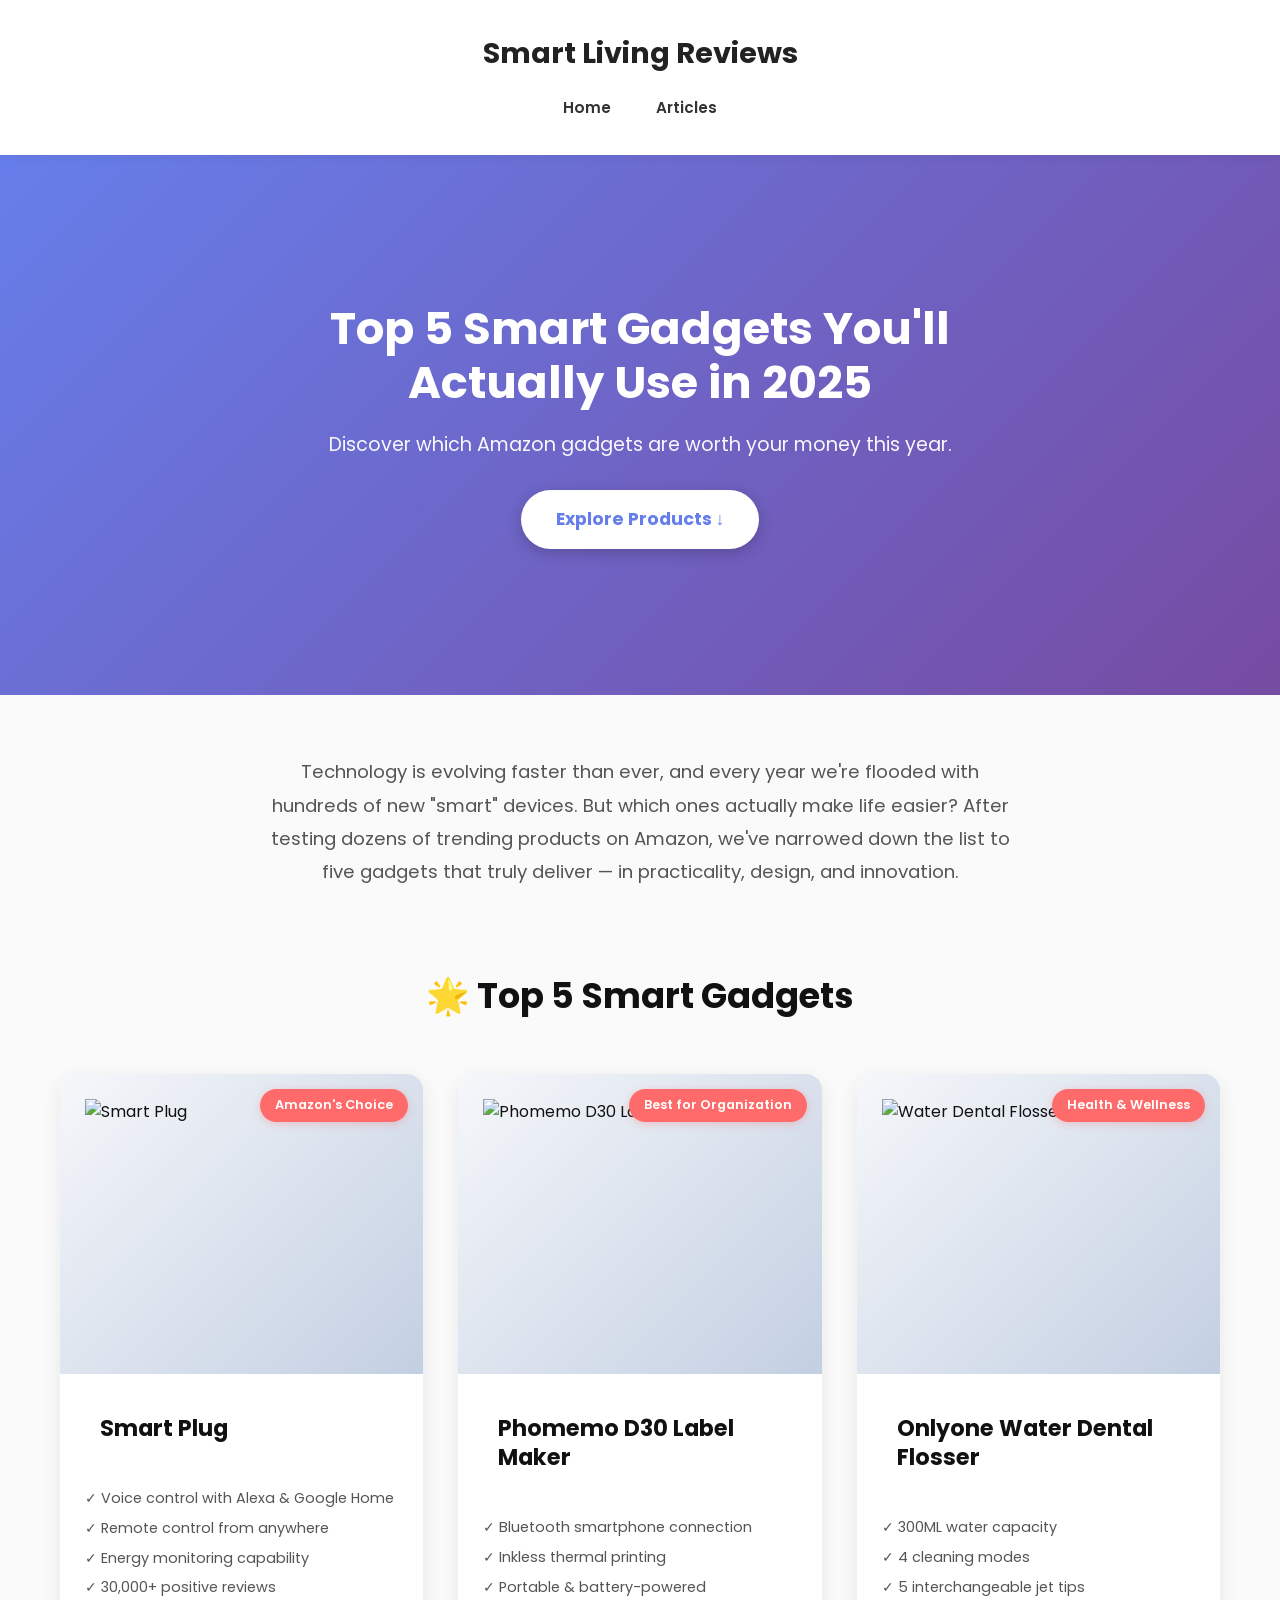
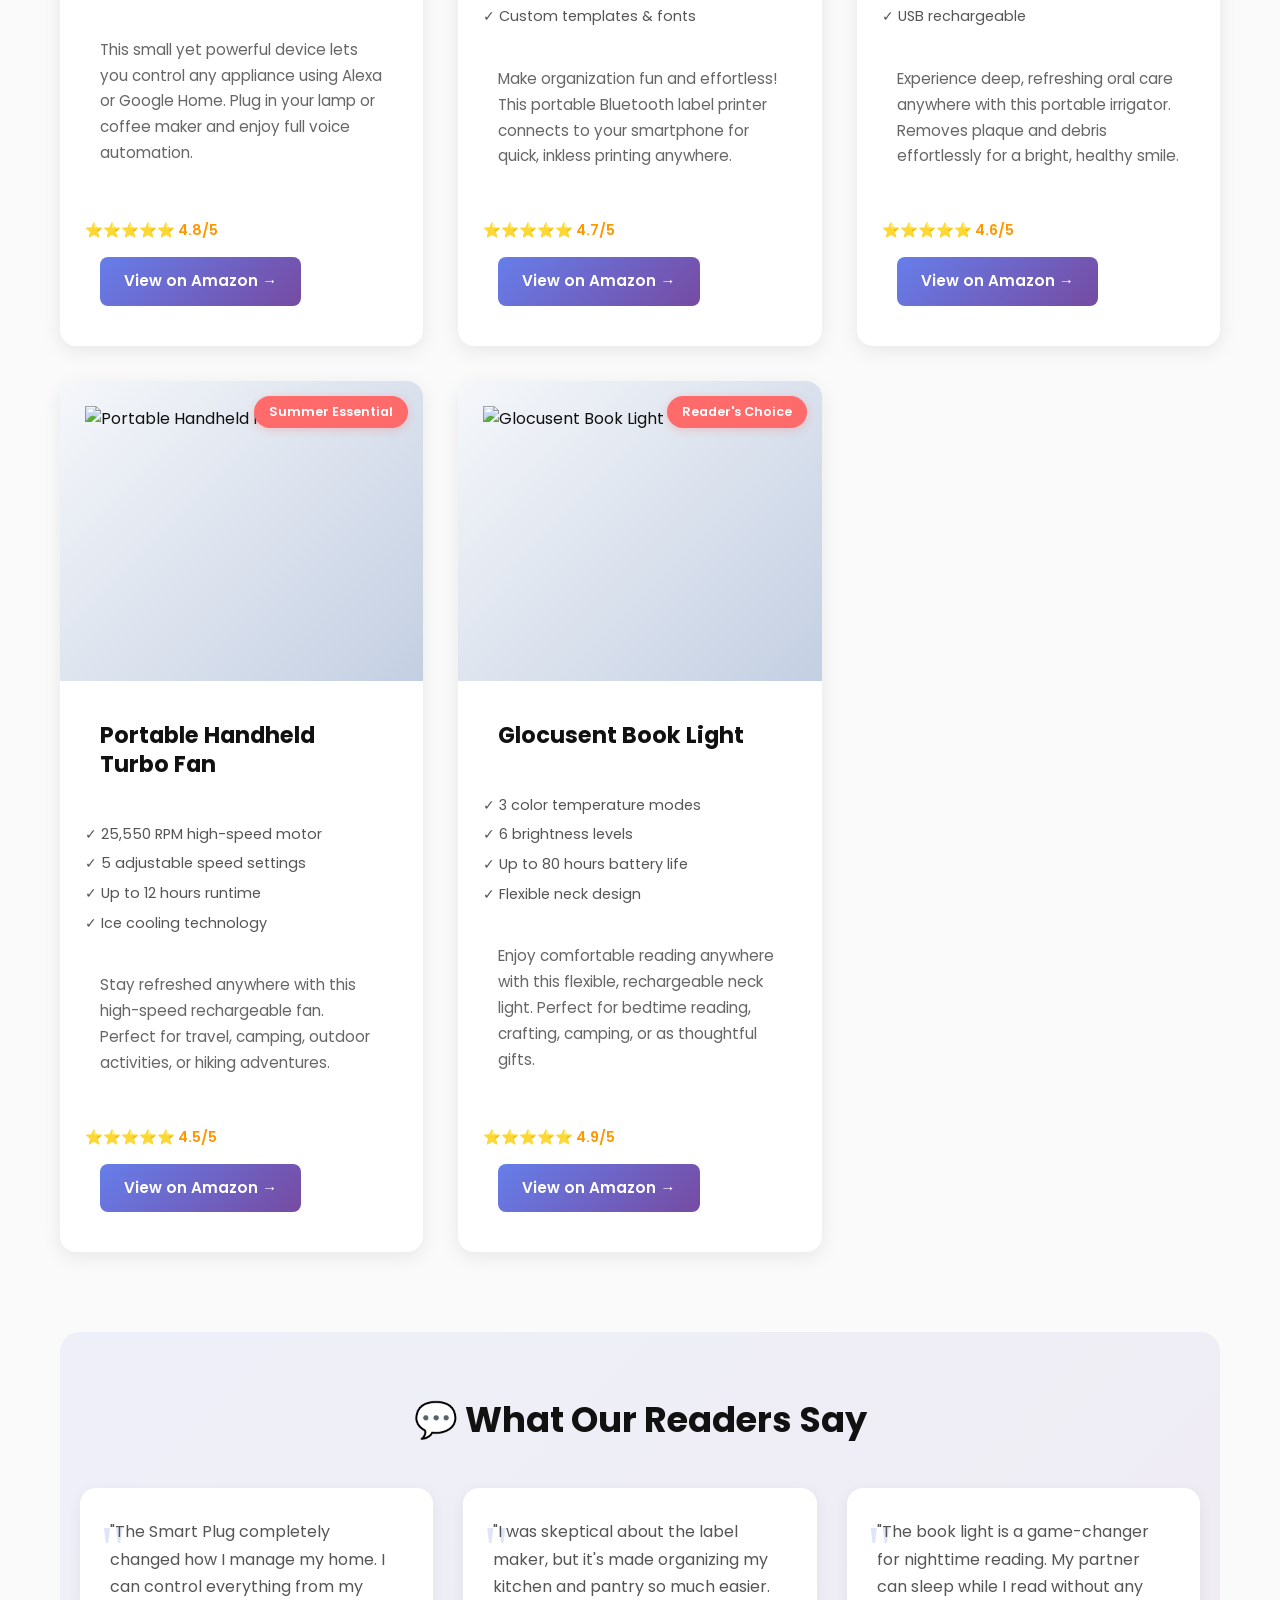
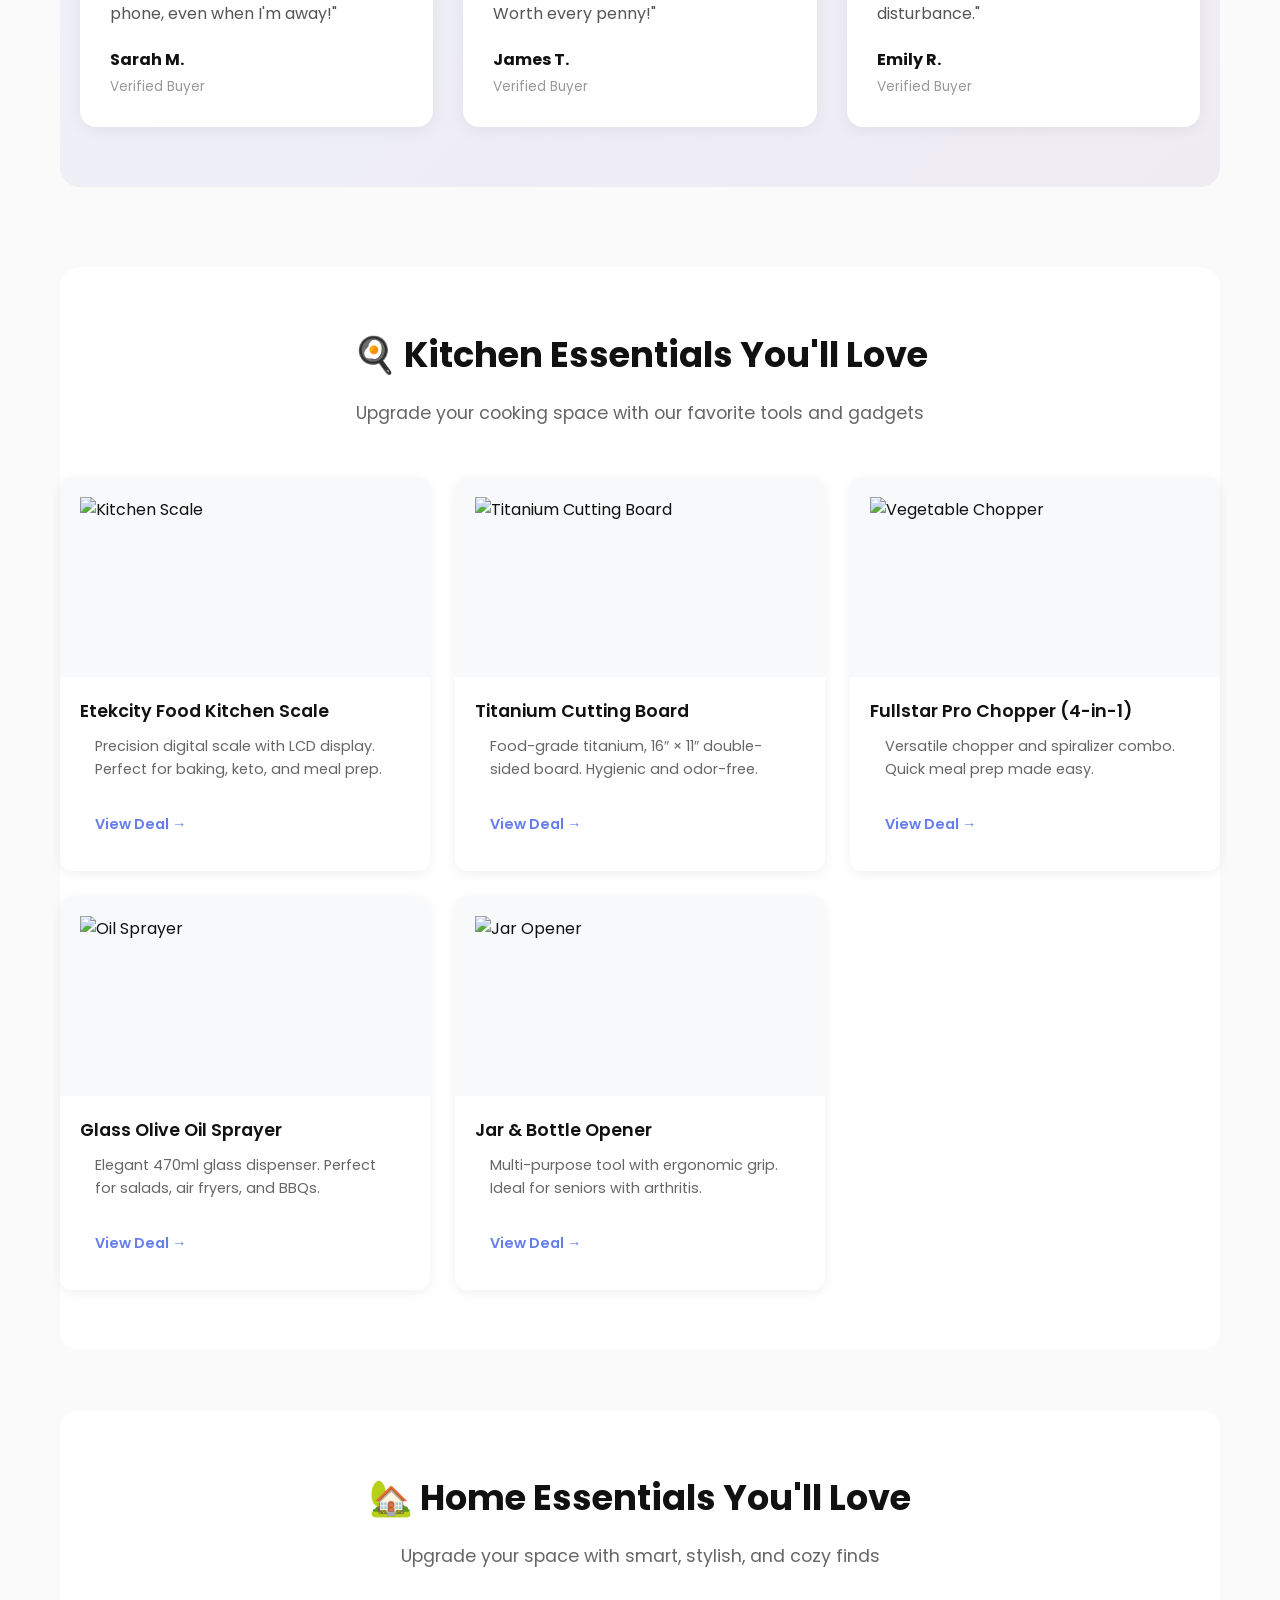
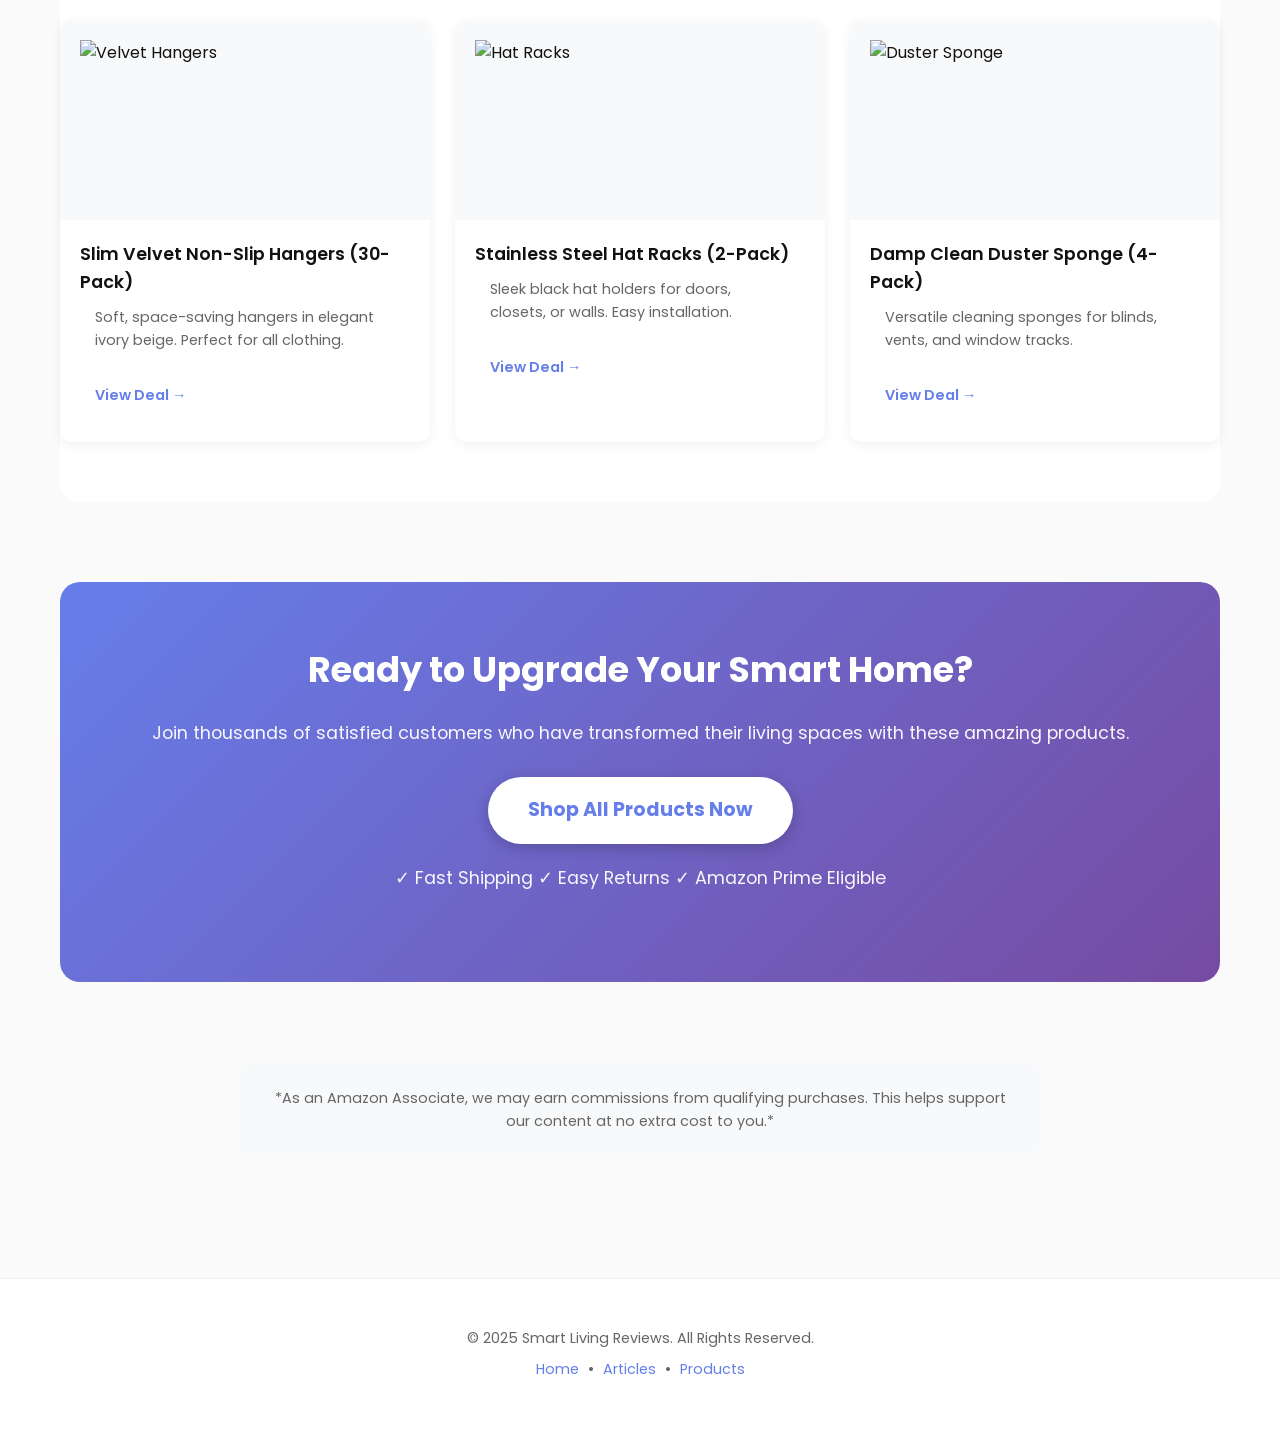
==== commit 15a5e5a8: "Separate article page CSS into dedicated article-style.css file Co-authored-by: wojackwoo <155271658" ====
--- a/article.html
+++ b/article.html
@@ -5,6 +5,7 @@
   <meta name="viewport" content="width=device-width, initial-scale=1.0">
   <title>Top 5 Smart Gadgets You'll Actually Use in 2025 | Smart Living Reviews</title>
   <link rel="stylesheet" href="style.css">
+  <link rel="stylesheet" href="article-style.css">
 </head>
 <body>
 
--- a/style.css
+++ b/style.css
@@ -46,6 +46,11 @@
   color: #0077ff;
 }
 
+.header p {
+  color: #555;
+  font-size: 1rem;
+}
+
 .nav {
   display: flex;
   justify-content: center;
@@ -66,431 +71,8 @@
   color: #0077ff;
 }
 
-/* ===== HERO SECTION ===== */
-.article-hero {
-  position: relative;
-  background: linear-gradient(135deg, #667eea 0%, #764ba2 100%);
-  height: 60vh;
-  min-height: 400px;
-  display: flex;
-  align-items: center;
-  justify-content: center;
-  color: #fff;
-  overflow: hidden;
-}
-
-.article-hero::before {
-  content: "";
-  position: absolute;
-  inset: 0;
-  background: url("https://thumbs.dreamstime.com/b/flat-lay-modern-smart-gadgets-accessories-seamless-flat-lay-various-modern-smart-gadgets-including-smartwatches-360593362.jpg") center/cover no-repeat;
-  opacity: 0.15;
-}
-
-.article-hero .overlay {
-  position: relative;
-  z-index: 1;
-  text-align: center;
-  padding: 0 20px;
-  max-width: 800px;
-}
-
-.article-hero h1 {
-  font-size: 2.8rem;
-  margin-bottom: 20px;
-  font-weight: 700;
-  line-height: 1.2;
-}
-
-.article-hero p {
-  font-size: 1.2rem;
-  margin-bottom: 30px;
-  opacity: 0.95;
-}
-
-/* ===== CTA BUTTONS ===== */
-.cta-btn {
-  display: inline-block;
-  background: #fff;
-  color: #667eea;
-  padding: 15px 35px;
-  border-radius: 50px;
-  text-decoration: none;
-  font-weight: 700;
-  font-size: 1.1rem;
-  transition: all 0.3s;
-  box-shadow: 0 4px 15px rgba(0,0,0,0.2);
-}
-
-.cta-btn:hover {
-  transform: translateY(-3px);
-  box-shadow: 0 6px 20px rgba(0,0,0,0.3);
-  background: #f8f9fa;
-}
-
-.cta-btn.large {
-  font-size: 1.2rem;
-  padding: 18px 40px;
-}
-
-/* ===== MAIN CONTENT AREA ===== */
-.article-content {
-  max-width: 1200px;
-  margin: 0 auto;
-  padding: 60px 20px;
-}
-
-/* ===== INTRO SECTION ===== */
-.intro-section {
-  max-width: 800px;
-  margin: 0 auto 60px;
-  text-align: center;
-  font-size: 1.15rem;
-  color: #555;
-  line-height: 1.8;
-  padding: 0 20px;
-}
-
-/* ===== SECTION TITLES ===== */
-.section-title {
-  font-size: 2.2rem;
-  color: #111;
-  text-align: center;
-  margin-bottom: 15px;
-  font-weight: 700;
-}
-
-.section-header {
-  text-align: center;
-  margin-bottom: 50px;
-}
-
-.section-subtitle {
-  font-size: 1.1rem;
-  color: #666;
-  margin-top: 10px;
-}
-
-/* ===== PRODUCT SECTION ===== */
-.product-section {
-  margin: 80px 0;
-}
-
-.secondary-section {
-  margin: 60px 0;
-  padding: 60px 0;
-  background: #fff;
-  border-radius: 20px;
-}
-
-/* ===== PRODUCT GRID - Main Products ===== */
-.product-grid {
-  display: grid;
-  grid-template-columns: repeat(auto-fit, minmax(320px, 1fr));
-  gap: 35px;
-  margin-top: 50px;
-}
-
-/* ===== PRODUCT CARDS ===== */
-.product-card {
-  background: #fff;
-  border-radius: 16px;
-  overflow: hidden;
-  box-shadow: 0 5px 20px rgba(0,0,0,0.08);
-  transition: all 0.3s ease;
-  display: flex;
-  flex-direction: column;
-  position: relative;
-}
-
-.product-card:hover {
-  transform: translateY(-10px);
-  box-shadow: 0 10px 30px rgba(0,0,0,0.15);
-}
-
-/* Product Image Container */
-.product-image {
-  width: 100%;
-  height: 300px;
-  overflow: hidden;
-  background: linear-gradient(135deg, #f5f7fa 0%, #c3cfe2 100%);
-  display: flex;
-  align-items: center;
-  justify-content: center;
-  position: relative;
-}
-
-.product-image img {
-  width: 100%;
-  height: 100%;
-  object-fit: contain;
-  padding: 25px;
-  transition: transform 0.4s ease;
-}
-
-.product-card:hover .product-image img {
-  transform: scale(1.08);
-}
-
-/* Badge Label */
-.badge {
-  position: absolute;
-  top: 15px;
-  right: 15px;
-  background: #ff6b6b;
-  color: white;
-  padding: 6px 15px;
-  border-radius: 20px;
-  font-size: 0.8rem;
-  font-weight: 600;
-  box-shadow: 0 2px 8px rgba(255,107,107,0.3);
-}
-
-/* Product Details */
-.product-details {
-  padding: 25px;
-  flex-grow: 1;
-  display: flex;
-  flex-direction: column;
-}
-
-.product-details h3 {
-  font-size: 1.4rem;
-  color: #111;
-  margin-bottom: 15px;
-  line-height: 1.3;
-  font-weight: 700;
-}
-
-/* Features List with Checkmarks */
-.features-list {
-  list-style: none;
-  margin: 15px 0;
-  padding: 0;
-}
-
-.features-list li {
-  color: #555;
-  font-size: 0.9rem;
-  margin-bottom: 8px;
-  line-height: 1.5;
-}
-
-/* Product Description */
-.product-description {
-  color: #666;
-  font-size: 0.95rem;
-  line-height: 1.7;
-  margin: 15px 0;
-  flex-grow: 1;
-}
-
-/* Product Footer - Rating & CTA */
-.product-footer {
-  display: flex;
-  justify-content: space-between;
-  align-items: center;
-  margin-top: 20px;
-  gap: 15px;
-  flex-wrap: wrap;
-}
-
-.rating {
-  font-size: 0.9rem;
-  color: #ff9800;
-  font-weight: 600;
-}
-
-/* Buy Button */
-.buy-btn {
-  display: inline-block;
-  padding: 12px 24px;
-  background: linear-gradient(135deg, #667eea 0%, #764ba2 100%);
-  color: white;
-  border-radius: 8px;
-  text-decoration: none;
-  font-weight: 600;
-  font-size: 0.95rem;
-  transition: all 0.3s;
-  text-align: center;
-}
-
-.buy-btn:hover {
-  transform: translateX(5px);
-  box-shadow: 0 4px 15px rgba(102,126,234,0.4);
-}
-
-/* ===== TESTIMONIALS SECTION ===== */
-.testimonials-section {
-  margin: 80px 0;
-  padding: 60px 20px;
-  background: linear-gradient(135deg, #667eea15 0%, #764ba215 100%);
-  border-radius: 20px;
-}
-
-.testimonials-grid {
-  display: grid;
-  grid-template-columns: repeat(auto-fit, minmax(280px, 1fr));
-  gap: 30px;
-  margin-top: 40px;
-}
-
-.testimonial-card {
-  background: #fff;
-  padding: 30px;
-  border-radius: 16px;
-  box-shadow: 0 4px 15px rgba(0,0,0,0.06);
-  position: relative;
-}
-
-.quote-icon {
-  font-size: 4rem;
-  color: #667eea;
-  opacity: 0.2;
-  position: absolute;
-  top: 10px;
-  left: 20px;
-  font-family: Georgia, serif;
-}
-
-.testimonial-text {
-  font-size: 1rem;
-  color: #555;
-  line-height: 1.7;
-  margin-bottom: 20px;
-  position: relative;
-  z-index: 1;
-}
-
-.testimonial-author {
-  display: flex;
-  flex-direction: column;
-  gap: 3px;
-}
-
-.testimonial-author strong {
-  color: #111;
-  font-size: 1rem;
-}
-
-.testimonial-author span {
-  color: #999;
-  font-size: 0.85rem;
-}
-
-/* ===== COMPACT PRODUCT CARDS (for secondary sections) ===== */
-.product-grid.compact {
-  grid-template-columns: repeat(auto-fit, minmax(280px, 1fr));
-  gap: 25px;
-}
-
-.product-card-compact {
-  background: #fff;
-  border-radius: 12px;
-  overflow: hidden;
-  box-shadow: 0 3px 12px rgba(0,0,0,0.06);
-  transition: all 0.3s ease;
-  display: flex;
-  flex-direction: column;
-}
-
-.product-card-compact:hover {
-  transform: translateY(-5px);
-  box-shadow: 0 6px 20px rgba(0,0,0,0.1);
-}
-
-.compact-image {
-  width: 100%;
-  height: 200px;
-  overflow: hidden;
-  background: #f8f9fa;
-  display: flex;
-  align-items: center;
-  justify-content: center;
-}
-
-.compact-image img {
-  width: 100%;
-  height: 100%;
-  object-fit: contain;
-  padding: 20px;
-}
-
-.compact-details {
-  padding: 20px;
-}
-
-.compact-details h4 {
-  font-size: 1.1rem;
-  color: #111;
-  margin-bottom: 10px;
-  font-weight: 600;
-}
-
-.compact-details p {
-  font-size: 0.9rem;
-  color: #666;
-  line-height: 1.6;
-  margin-bottom: 15px;
-}
-
-.compact-btn {
-  display: inline-block;
-  color: #667eea;
-  text-decoration: none;
-  font-weight: 600;
-  font-size: 0.9rem;
-  transition: all 0.3s;
-}
-
-.compact-btn:hover {
-  color: #764ba2;
-  transform: translateX(3px);
-}
-
-/* ===== FINAL CTA SECTION ===== */
-.cta-section {
-  margin: 80px 0;
-  padding: 60px 20px;
-  background: linear-gradient(135deg, #667eea 0%, #764ba2 100%);
-  border-radius: 20px;
-  text-align: center;
-  color: white;
-}
-
-.cta-content h2 {
-  font-size: 2.2rem;
-  margin-bottom: 20px;
-  font-weight: 700;
-}
-
-.cta-content p {
-  font-size: 1.1rem;
-  margin-bottom: 30px;
-  opacity: 0.95;
-}
-
-.cta-note {
-  margin-top: 20px;
-  font-size: 0.95rem;
-  opacity: 0.9;
-}
-
-/* ===== DISCLAIMER ===== */
-.disclaimer {
-  font-size: 0.9rem;
-  margin: 60px auto 0;
-  padding: 25px;
-  color: #666;
-  text-align: center;
-  background: #f8f9fa;
-  border-radius: 12px;
-  max-width: 800px;
-  line-height: 1.6;
-}
-
 /* ===== FOOTER ===== */
-.footer {
+footer, .footer {
   text-align: center;
   padding: 40px 20px;
   background: #fff;
@@ -499,8 +81,9 @@
   border-top: 1px solid #eee;
 }
 
-.footer p {
+footer p, .footer p {
   margin: 8px 0;
+  font-size: 0.9rem;
 }
 
 .footer-links {
@@ -518,96 +101,7 @@
   color: #764ba2;
 }
 
-/* ===== RESPONSIVE DESIGN ===== */
-
-/* Tablet Screens */
-@media (max-width: 768px) {
-  .article-hero h1 {
-    font-size: 2rem;
-  }
-
-  .article-hero p {
-    font-size: 1rem;
-  }
-
-  .section-title {
-    font-size: 1.8rem;
-  }
-
-  .product-grid {
-    grid-template-columns: 1fr;
-    gap: 25px;
-  }
-
-  .product-grid.compact {
-    grid-template-columns: 1fr;
-  }
-
-  .testimonials-grid {
-    grid-template-columns: 1fr;
-  }
-
-  .cta-content h2 {
-    font-size: 1.8rem;
-  }
-}
-
-/* Mobile Screens */
-@media (max-width: 480px) {
-  .header h1 {
-    font-size: 1.4rem;
-  }
-
-  .nav {
-    gap: 15px;
-  }
-
-  .article-hero {
-    height: 50vh;
-    min-height: 350px;
-  }
-
-  .article-hero h1 {
-    font-size: 1.6rem;
-  }
-
-  .article-hero p {
-    font-size: 0.95rem;
-  }
-
-  .cta-btn {
-    padding: 12px 25px;
-    font-size: 1rem;
-  }
-
-  .section-title {
-    font-size: 1.5rem;
-  }
-
-  .intro-section {
-    font-size: 1rem;
-  }
-
-  .product-details h3 {
-    font-size: 1.2rem;
-  }
-
-  .product-image {
-    height: 250px;
-  }
-
-  .product-footer {
-    flex-direction: column;
-    align-items: flex-start;
-  }
-
-  .buy-btn {
-    width: 100%;
-    text-align: center;
-  }
-}
-
-/* ===== HOMEPAGE STYLES (from original) ===== */
+/* ===== HOMEPAGE STYLES ===== */
 .featured {
   position: relative;
   background: url("https://thumbs.dreamstime.com/b/flat-lay-modern-smart-gadgets-accessories-seamless-flat-lay-various-modern-smart-gadgets-including-smartwatches-360593362.jpg") center/cover no-repeat;
@@ -711,3 +205,24 @@
 article a:hover {
   text-decoration: underline;
 }
+
+/* ===== RESPONSIVE DESIGN ===== */
+@media (max-width: 768px) {
+  .header h1 {
+    font-size: 1.6rem;
+  }
+  
+  .nav {
+    gap: 20px;
+  }
+}
+
+@media (max-width: 480px) {
+  .header h1 {
+    font-size: 1.4rem;
+  }
+
+  .nav {
+    gap: 15px;
+  }
+}
--- a/article-style.css
+++ b/article-style.css
@@ -0,0 +1,505 @@
+/* ===== ARTICLE PAGE SPECIFIC STYLES ===== */
+
+/* ===== HERO SECTION ===== */
+.article-hero {
+  position: relative;
+  background: linear-gradient(135deg, #667eea 0%, #764ba2 100%);
+  height: 60vh;
+  min-height: 400px;
+  display: flex;
+  align-items: center;
+  justify-content: center;
+  color: #fff;
+  overflow: hidden;
+}
+
+.article-hero::before {
+  content: "";
+  position: absolute;
+  inset: 0;
+  background: url("https://thumbs.dreamstime.com/b/flat-lay-modern-smart-gadgets-accessories-seamless-flat-lay-various-modern-smart-gadgets-including-smartwatches-360593362.jpg") center/cover no-repeat;
+  opacity: 0.15;
+}
+
+.article-hero .overlay {
+  position: relative;
+  z-index: 1;
+  text-align: center;
+  padding: 0 20px;
+  max-width: 800px;
+}
+
+.article-hero h1 {
+  font-size: 2.8rem;
+  margin-bottom: 20px;
+  font-weight: 700;
+  line-height: 1.2;
+}
+
+.article-hero p {
+  font-size: 1.2rem;
+  margin-bottom: 30px;
+  opacity: 0.95;
+}
+
+/* ===== CTA BUTTONS ===== */
+.cta-btn {
+  display: inline-block;
+  background: #fff;
+  color: #667eea;
+  padding: 15px 35px;
+  border-radius: 50px;
+  text-decoration: none;
+  font-weight: 700;
+  font-size: 1.1rem;
+  transition: all 0.3s;
+  box-shadow: 0 4px 15px rgba(0,0,0,0.2);
+}
+
+.cta-btn:hover {
+  transform: translateY(-3px);
+  box-shadow: 0 6px 20px rgba(0,0,0,0.3);
+  background: #f8f9fa;
+}
+
+.cta-btn.large {
+  font-size: 1.2rem;
+  padding: 18px 40px;
+}
+
+/* ===== MAIN CONTENT AREA ===== */
+.article-content {
+  max-width: 1200px;
+  margin: 0 auto;
+  padding: 60px 20px;
+}
+
+/* ===== INTRO SECTION ===== */
+.intro-section {
+  max-width: 800px;
+  margin: 0 auto 60px;
+  text-align: center;
+  font-size: 1.15rem;
+  color: #555;
+  line-height: 1.8;
+  padding: 0 20px;
+}
+
+/* ===== SECTION TITLES ===== */
+.section-title {
+  font-size: 2.2rem;
+  color: #111;
+  text-align: center;
+  margin-bottom: 15px;
+  font-weight: 700;
+}
+
+.section-header {
+  text-align: center;
+  margin-bottom: 50px;
+}
+
+.section-subtitle {
+  font-size: 1.1rem;
+  color: #666;
+  margin-top: 10px;
+}
+
+/* ===== PRODUCT SECTION ===== */
+.product-section {
+  margin: 80px 0;
+}
+
+.secondary-section {
+  margin: 60px 0;
+  padding: 60px 0;
+  background: #fff;
+  border-radius: 20px;
+}
+
+/* ===== PRODUCT GRID - Main Products ===== */
+.product-grid {
+  display: grid;
+  grid-template-columns: repeat(auto-fit, minmax(320px, 1fr));
+  gap: 35px;
+  margin-top: 50px;
+}
+
+/* ===== PRODUCT CARDS ===== */
+.product-card {
+  background: #fff;
+  border-radius: 16px;
+  overflow: hidden;
+  box-shadow: 0 5px 20px rgba(0,0,0,0.08);
+  transition: all 0.3s ease;
+  display: flex;
+  flex-direction: column;
+  position: relative;
+}
+
+.product-card:hover {
+  transform: translateY(-10px);
+  box-shadow: 0 10px 30px rgba(0,0,0,0.15);
+}
+
+/* Product Image Container */
+.product-image {
+  width: 100%;
+  height: 300px;
+  overflow: hidden;
+  background: linear-gradient(135deg, #f5f7fa 0%, #c3cfe2 100%);
+  display: flex;
+  align-items: center;
+  justify-content: center;
+  position: relative;
+}
+
+.product-image img {
+  width: 100%;
+  height: 100%;
+  object-fit: contain;
+  padding: 25px;
+  transition: transform 0.4s ease;
+}
+
+.product-card:hover .product-image img {
+  transform: scale(1.08);
+}
+
+/* Badge Label */
+.badge {
+  position: absolute;
+  top: 15px;
+  right: 15px;
+  background: #ff6b6b;
+  color: white;
+  padding: 6px 15px;
+  border-radius: 20px;
+  font-size: 0.8rem;
+  font-weight: 600;
+  box-shadow: 0 2px 8px rgba(255,107,107,0.3);
+}
+
+/* Product Details */
+.product-details {
+  padding: 25px;
+  flex-grow: 1;
+  display: flex;
+  flex-direction: column;
+}
+
+.product-details h3 {
+  font-size: 1.4rem;
+  color: #111;
+  margin-bottom: 15px;
+  line-height: 1.3;
+  font-weight: 700;
+}
+
+/* Features List with Checkmarks */
+.features-list {
+  list-style: none;
+  margin: 15px 0;
+  padding: 0;
+}
+
+.features-list li {
+  color: #555;
+  font-size: 0.9rem;
+  margin-bottom: 8px;
+  line-height: 1.5;
+}
+
+/* Product Description */
+.product-description {
+  color: #666;
+  font-size: 0.95rem;
+  line-height: 1.7;
+  margin: 15px 0;
+  flex-grow: 1;
+}
+
+/* Product Footer - Rating & CTA */
+.product-footer {
+  display: flex;
+  justify-content: space-between;
+  align-items: center;
+  margin-top: 20px;
+  gap: 15px;
+  flex-wrap: wrap;
+}
+
+.rating {
+  font-size: 0.9rem;
+  color: #ff9800;
+  font-weight: 600;
+}
+
+/* Buy Button */
+.buy-btn {
+  display: inline-block;
+  padding: 12px 24px;
+  background: linear-gradient(135deg, #667eea 0%, #764ba2 100%);
+  color: white;
+  border-radius: 8px;
+  text-decoration: none;
+  font-weight: 600;
+  font-size: 0.95rem;
+  transition: all 0.3s;
+  text-align: center;
+}
+
+.buy-btn:hover {
+  transform: translateX(5px);
+  box-shadow: 0 4px 15px rgba(102,126,234,0.4);
+}
+
+/* ===== TESTIMONIALS SECTION ===== */
+.testimonials-section {
+  margin: 80px 0;
+  padding: 60px 20px;
+  background: linear-gradient(135deg, #667eea15 0%, #764ba215 100%);
+  border-radius: 20px;
+}
+
+.testimonials-grid {
+  display: grid;
+  grid-template-columns: repeat(auto-fit, minmax(280px, 1fr));
+  gap: 30px;
+  margin-top: 40px;
+}
+
+.testimonial-card {
+  background: #fff;
+  padding: 30px;
+  border-radius: 16px;
+  box-shadow: 0 4px 15px rgba(0,0,0,0.06);
+  position: relative;
+}
+
+.quote-icon {
+  font-size: 4rem;
+  color: #667eea;
+  opacity: 0.2;
+  position: absolute;
+  top: 10px;
+  left: 20px;
+  font-family: Georgia, serif;
+}
+
+.testimonial-text {
+  font-size: 1rem;
+  color: #555;
+  line-height: 1.7;
+  margin-bottom: 20px;
+  position: relative;
+  z-index: 1;
+}
+
+.testimonial-author {
+  display: flex;
+  flex-direction: column;
+  gap: 3px;
+}
+
+.testimonial-author strong {
+  color: #111;
+  font-size: 1rem;
+}
+
+.testimonial-author span {
+  color: #999;
+  font-size: 0.85rem;
+}
+
+/* ===== COMPACT PRODUCT CARDS (for secondary sections) ===== */
+.product-grid.compact {
+  grid-template-columns: repeat(auto-fit, minmax(280px, 1fr));
+  gap: 25px;
+}
+
+.product-card-compact {
+  background: #fff;
+  border-radius: 12px;
+  overflow: hidden;
+  box-shadow: 0 3px 12px rgba(0,0,0,0.06);
+  transition: all 0.3s ease;
+  display: flex;
+  flex-direction: column;
+}
+
+.product-card-compact:hover {
+  transform: translateY(-5px);
+  box-shadow: 0 6px 20px rgba(0,0,0,0.1);
+}
+
+.compact-image {
+  width: 100%;
+  height: 200px;
+  overflow: hidden;
+  background: #f8f9fa;
+  display: flex;
+  align-items: center;
+  justify-content: center;
+}
+
+.compact-image img {
+  width: 100%;
+  height: 100%;
+  object-fit: contain;
+  padding: 20px;
+}
+
+.compact-details {
+  padding: 20px;
+}
+
+.compact-details h4 {
+  font-size: 1.1rem;
+  color: #111;
+  margin-bottom: 10px;
+  font-weight: 600;
+}
+
+.compact-details p {
+  font-size: 0.9rem;
+  color: #666;
+  line-height: 1.6;
+  margin-bottom: 15px;
+}
+
+.compact-btn {
+  display: inline-block;
+  color: #667eea;
+  text-decoration: none;
+  font-weight: 600;
+  font-size: 0.9rem;
+  transition: all 0.3s;
+}
+
+.compact-btn:hover {
+  color: #764ba2;
+  transform: translateX(3px);
+}
+
+/* ===== FINAL CTA SECTION ===== */
+.cta-section {
+  margin: 80px 0;
+  padding: 60px 20px;
+  background: linear-gradient(135deg, #667eea 0%, #764ba2 100%);
+  border-radius: 20px;
+  text-align: center;
+  color: white;
+}
+
+.cta-content h2 {
+  font-size: 2.2rem;
+  margin-bottom: 20px;
+  font-weight: 700;
+}
+
+.cta-content p {
+  font-size: 1.1rem;
+  margin-bottom: 30px;
+  opacity: 0.95;
+}
+
+.cta-note {
+  margin-top: 20px;
+  font-size: 0.95rem;
+  opacity: 0.9;
+}
+
+/* ===== DISCLAIMER ===== */
+.disclaimer {
+  font-size: 0.9rem;
+  margin: 60px auto 0;
+  padding: 25px;
+  color: #666;
+  text-align: center;
+  background: #f8f9fa;
+  border-radius: 12px;
+  max-width: 800px;
+  line-height: 1.6;
+}
+
+/* ===== RESPONSIVE DESIGN FOR ARTICLE PAGE ===== */
+
+/* Tablet Screens */
+@media (max-width: 768px) {
+  .article-hero h1 {
+    font-size: 2rem;
+  }
+
+  .article-hero p {
+    font-size: 1rem;
+  }
+
+  .section-title {
+    font-size: 1.8rem;
+  }
+
+  .product-grid {
+    grid-template-columns: 1fr;
+    gap: 25px;
+  }
+
+  .product-grid.compact {
+    grid-template-columns: 1fr;
+  }
+
+  .testimonials-grid {
+    grid-template-columns: 1fr;
+  }
+
+  .cta-content h2 {
+    font-size: 1.8rem;
+  }
+}
+
+/* Mobile Screens */
+@media (max-width: 480px) {
+  .article-hero {
+    height: 50vh;
+    min-height: 350px;
+  }
+
+  .article-hero h1 {
+    font-size: 1.6rem;
+  }
+
+  .article-hero p {
+    font-size: 0.95rem;
+  }
+
+  .cta-btn {
+    padding: 12px 25px;
+    font-size: 1rem;
+  }
+
+  .section-title {
+    font-size: 1.5rem;
+  }
+
+  .intro-section {
+    font-size: 1rem;
+  }
+
+  .product-details h3 {
+    font-size: 1.2rem;
+  }
+
+  .product-image {
+    height: 250px;
+  }
+
+  .product-footer {
+    flex-direction: column;
+    align-items: flex-start;
+  }
+
+  .buy-btn {
+    width: 100%;
+    text-align: center;
+  }
+}
